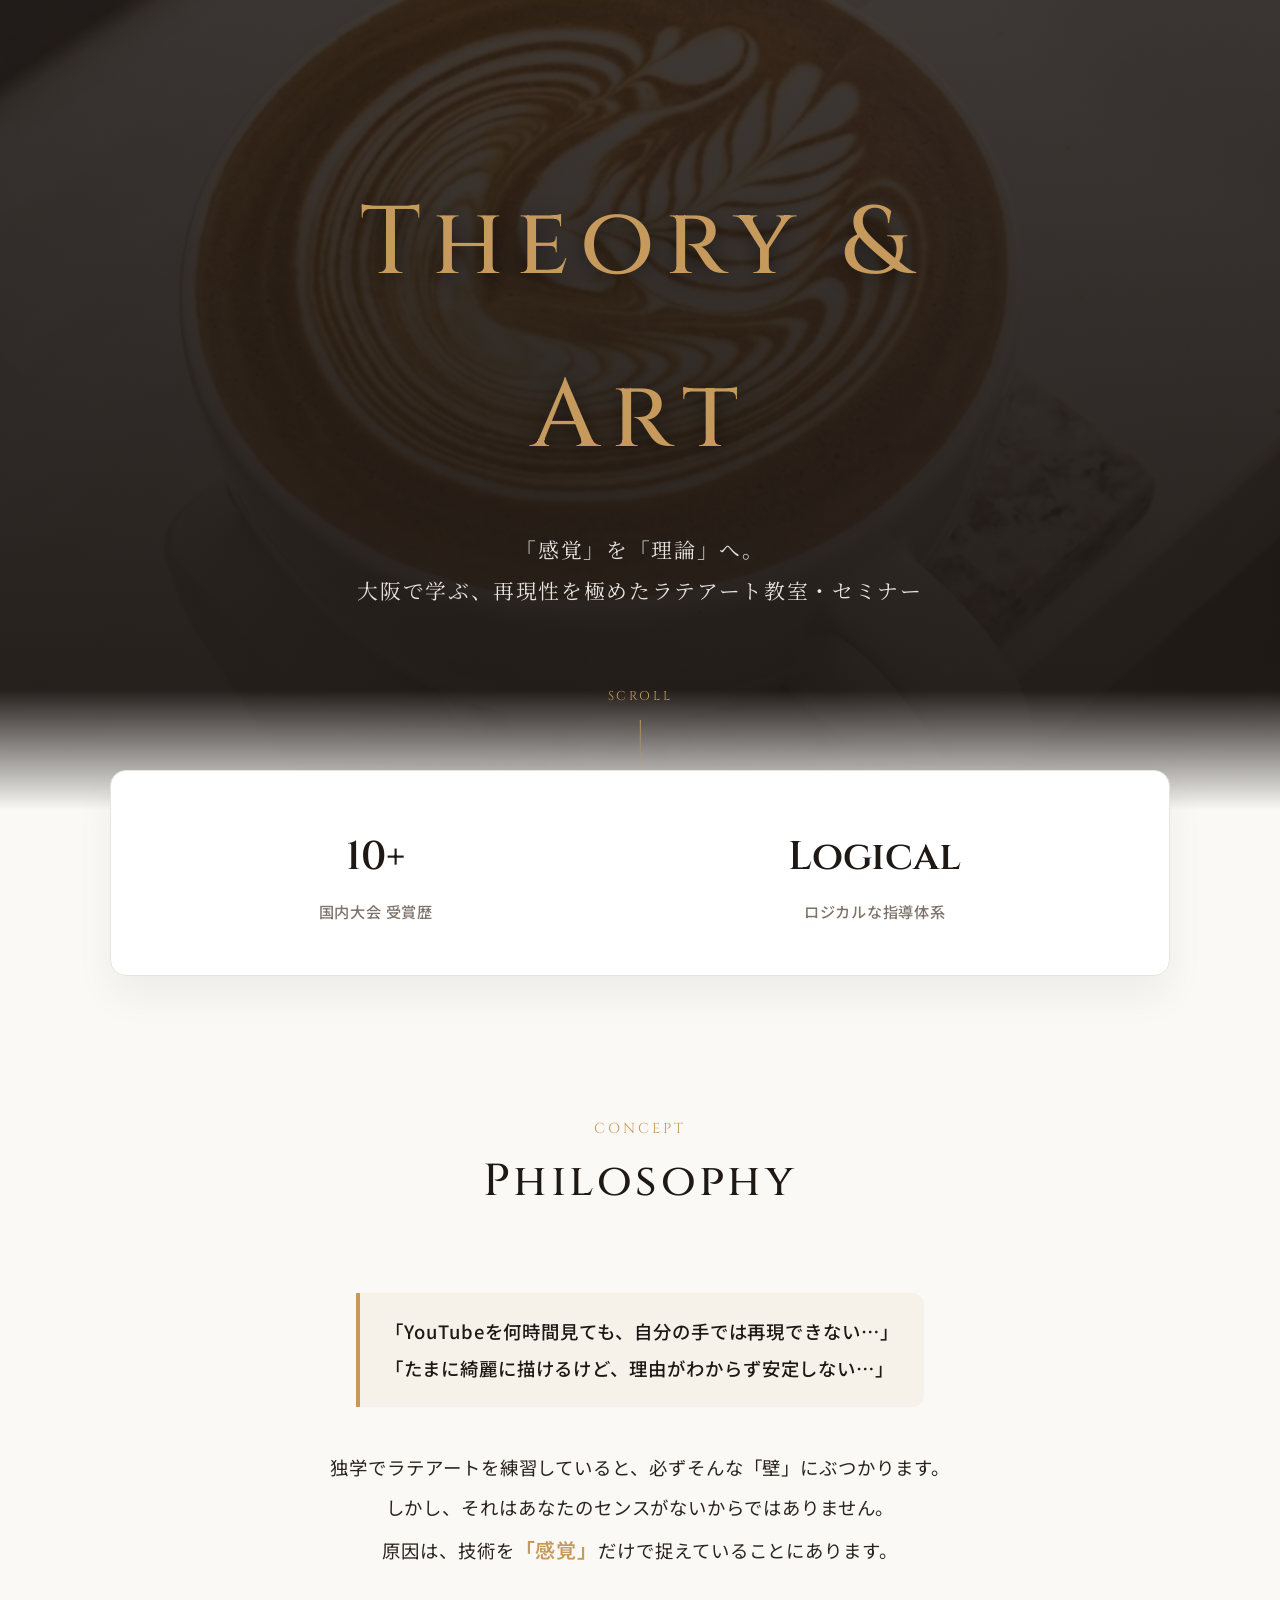
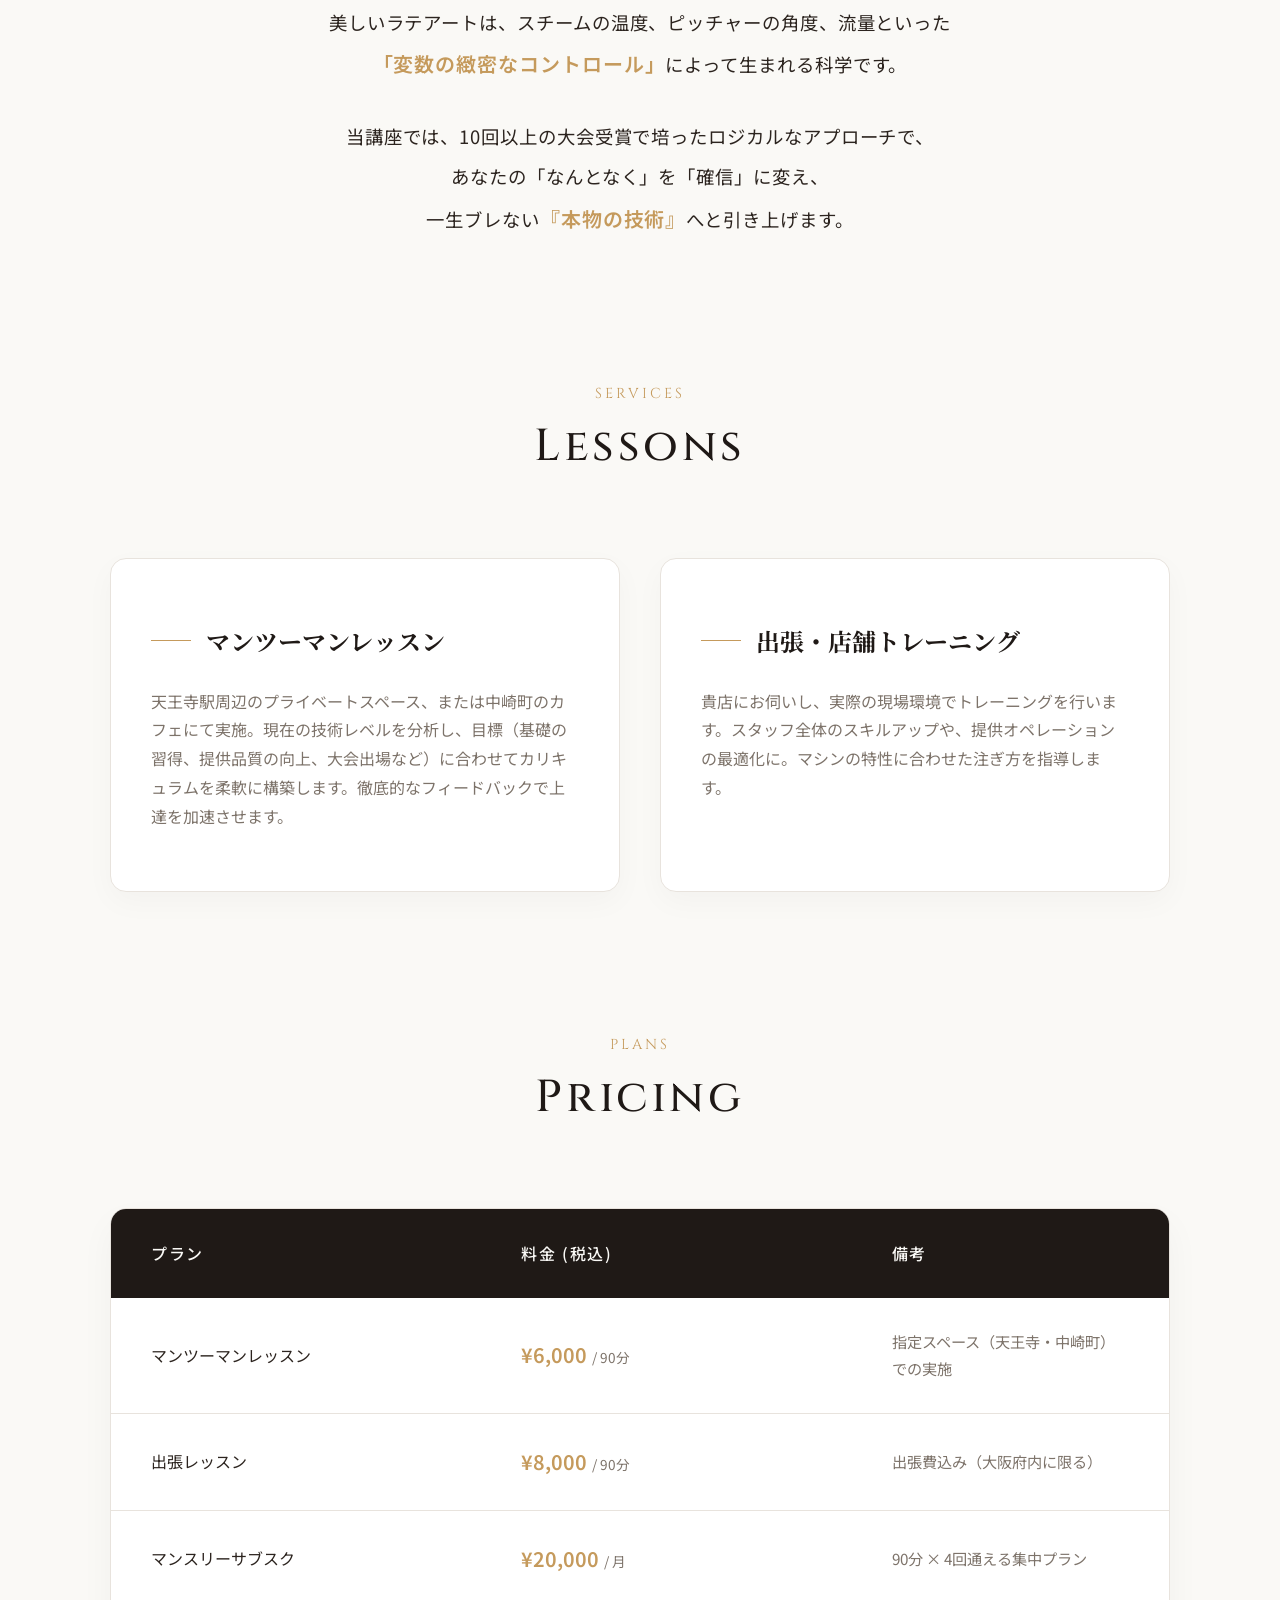
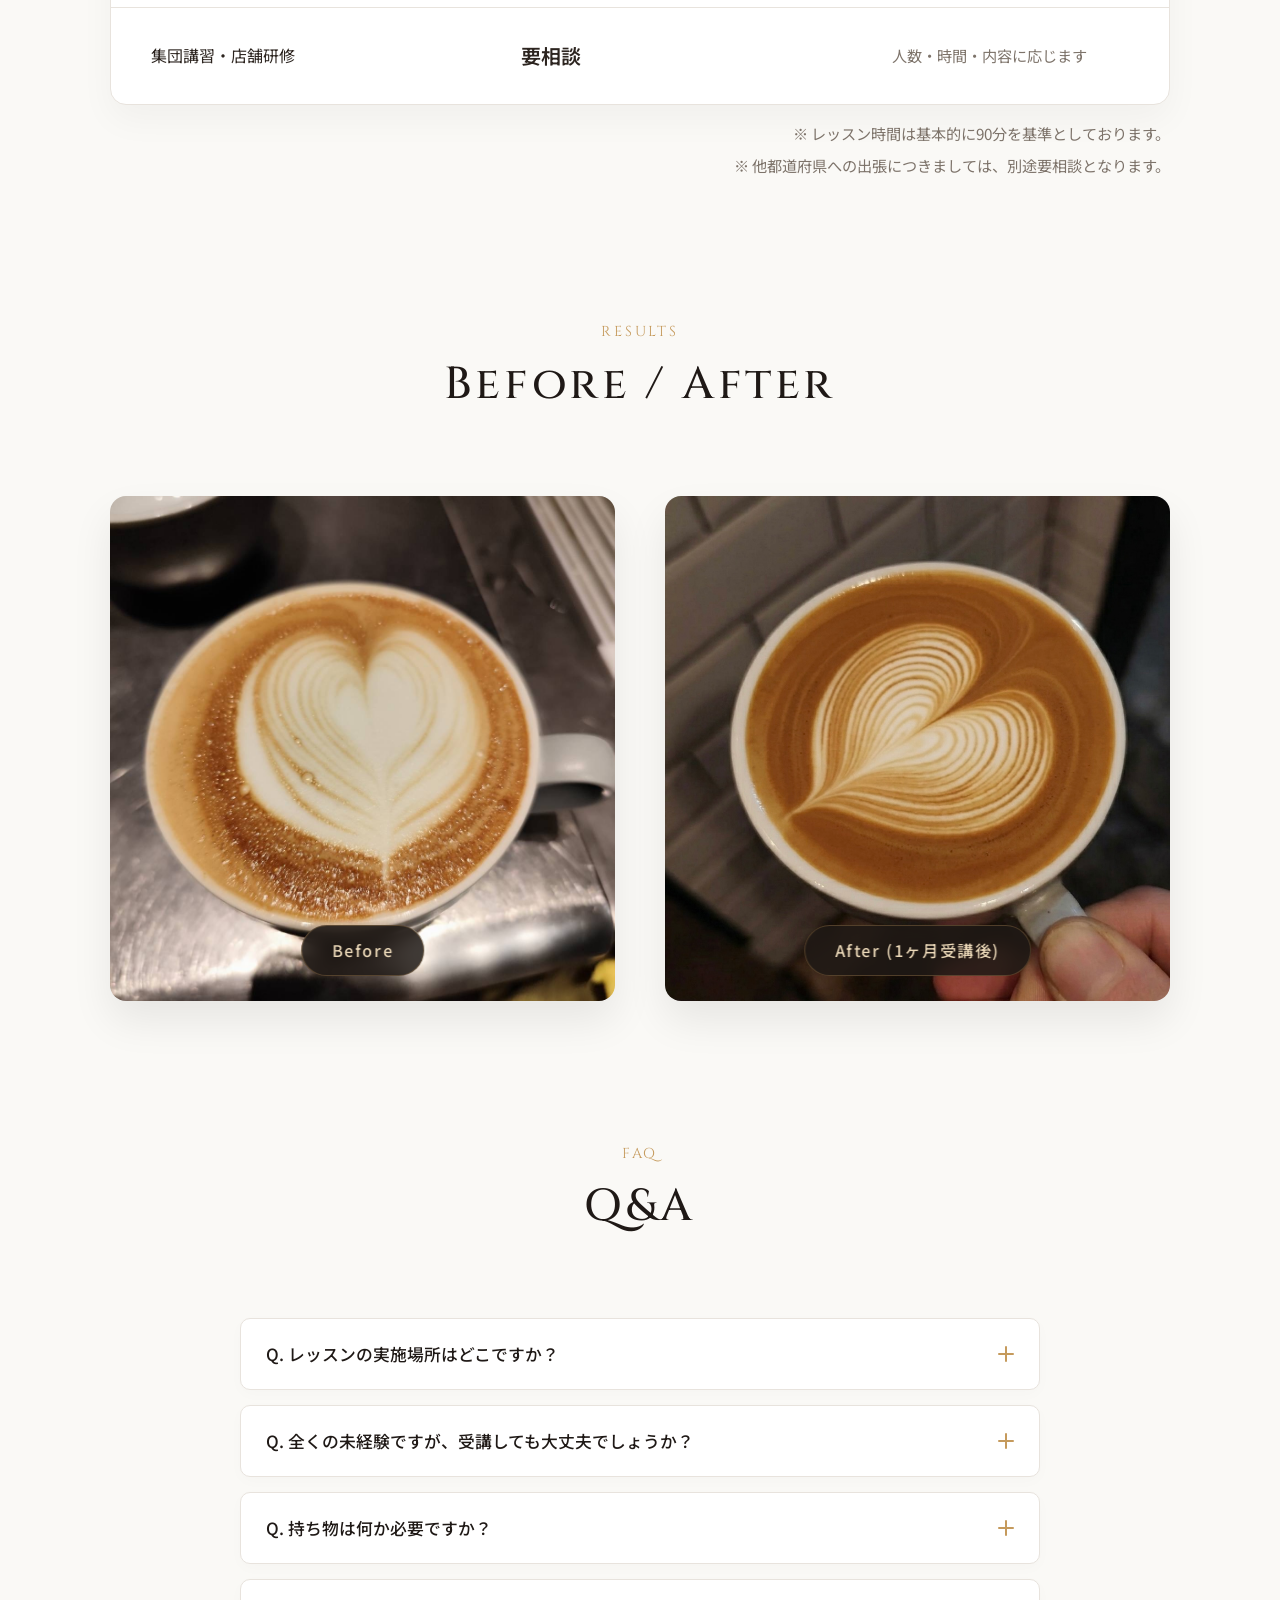
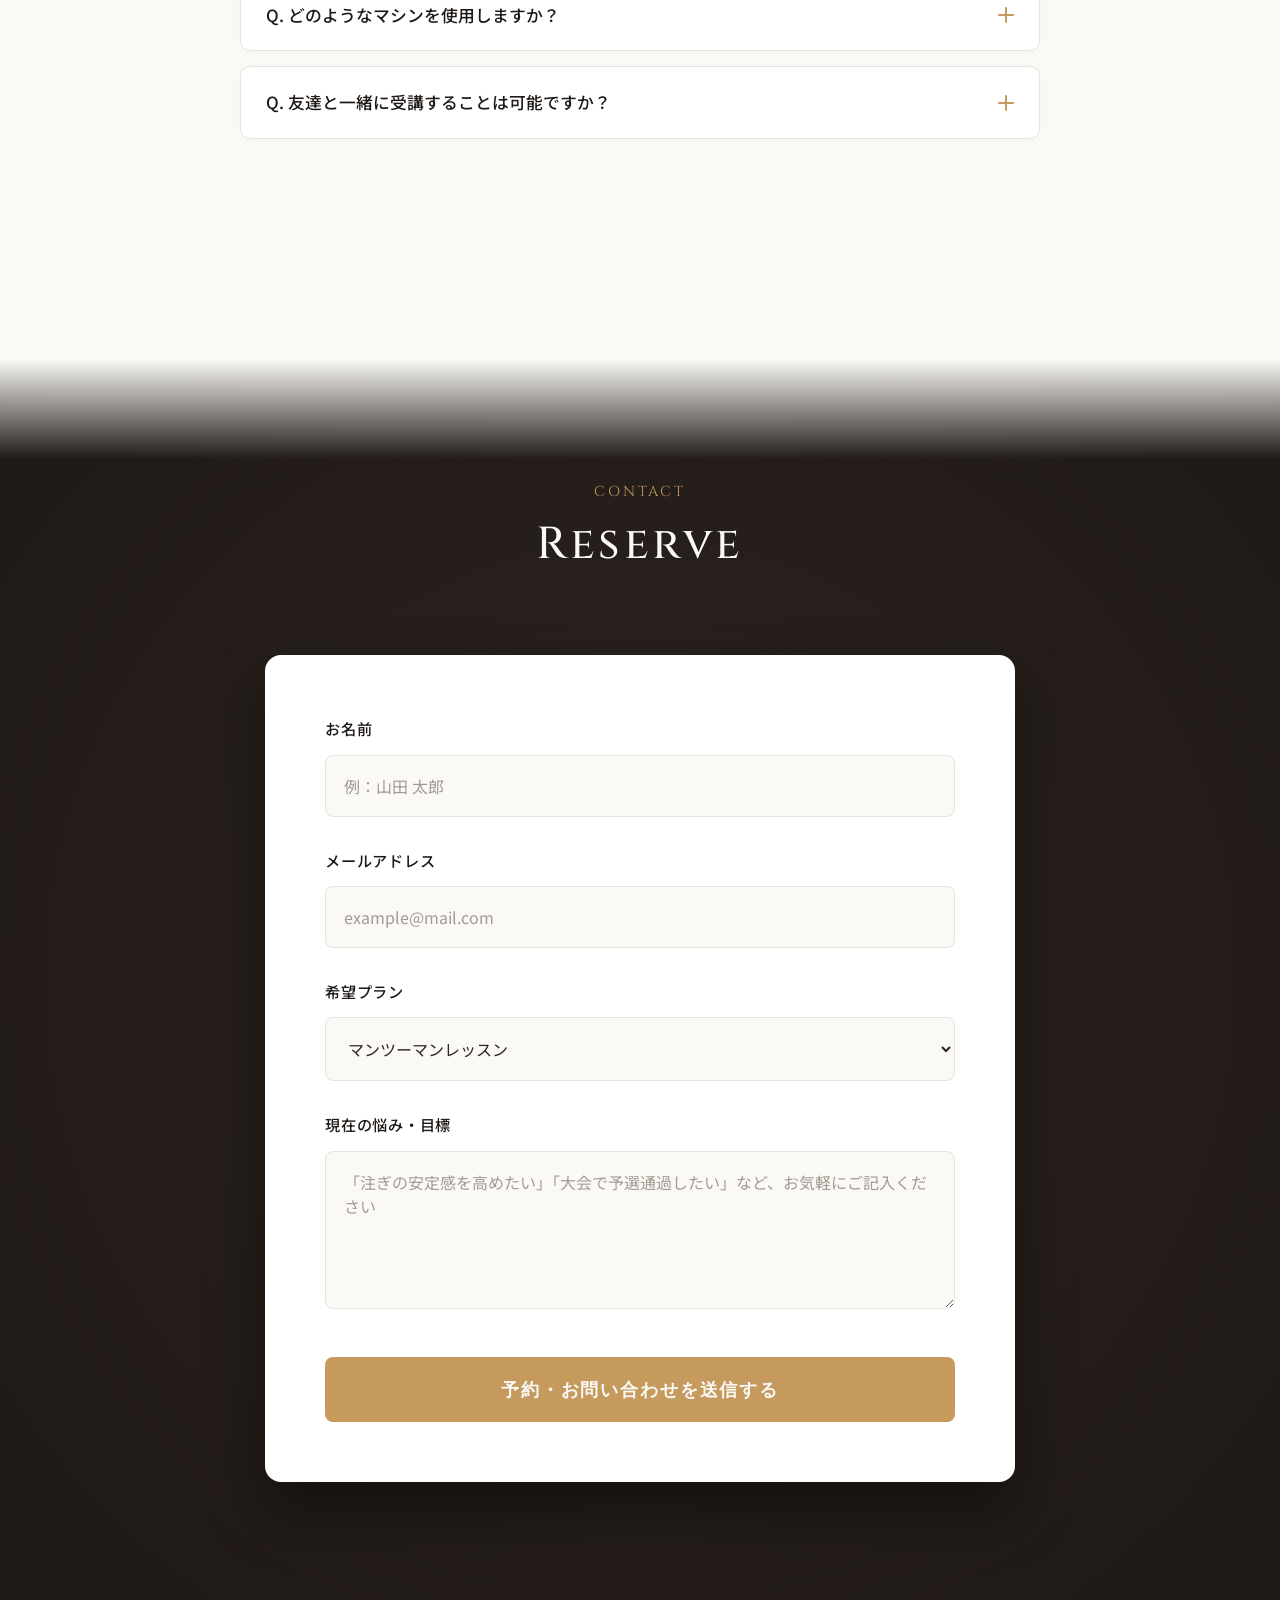
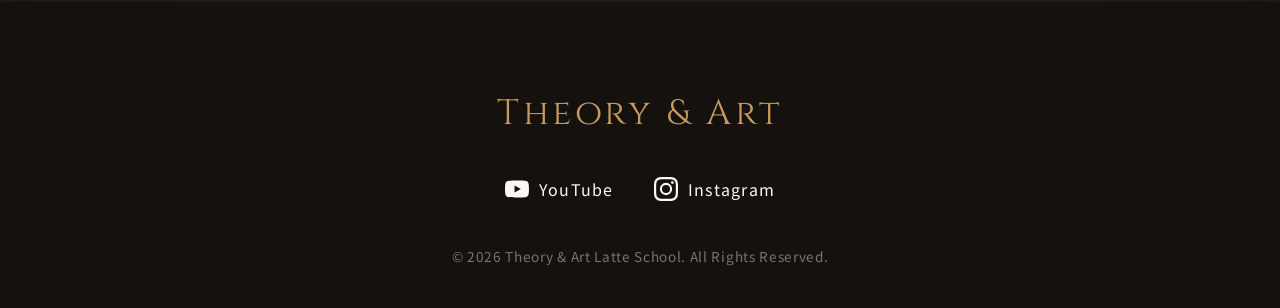
==== index.html @ b793ffd1 "ここに修正内容のメモ（例: デザインの調整、文言の修正など）" ====
<!DOCTYPE html>
<html lang="ja">

<head>
    <meta charset="UTF-8">
    <meta name="viewport" content="width=device-width, initial-scale=1.0">
    <meta name="description"
        content="大阪でラテアート教室・セミナーをお探しなら「Theory & Art」へ。独学の限界を突破する、感覚に頼らないロジカルなラテアート専門講座。マンツーマンレッスンや出張トレーニングで一生ブレない本物の技術を伝授します。">
    <meta name="keywords" content="大阪, ラテアート教室, ラテアートセミナー, マンツーマン, ラテアート">
    <title>大阪のラテアート教室・セミナー | Theory & Art - 再現性を極めた専門講座</title>
    <!-- プレミアム感を演出するためのフォント -->
    <link rel="preconnect" href="https://fonts.googleapis.com">
    <link rel="preconnect" href="https://fonts.gstatic.com" crossorigin>
    <link
        href="https://fonts.googleapis.com/css2?family=Cinzel:wght@400;500;600&family=Noto+Sans+JP:wght@300;400;500&family=Noto+Serif+JP:wght@400;500;600&display=swap"
        rel="stylesheet">
    <style>
        :root {
            /* カラーパレット */
            --primary: #1F1916;
            /* ディープエスプレッソ */
            --secondary: #2C241F;
            /* 少し明るいコーヒー */
            --accent: #C59A5C;
            /* ラテ・ゴールド */
            --accent-hover: #D8B17A;
            --accent-light: #EBD8B8;
            --bg-main: #FAF9F6;
            /* クリーンなクリーム色 */
            --bg-card: #FFFFFF;
            --text-dark: #2C241F;
            --text-light: #FAF9F6;
            --text-gray: #7D736A;
            --border: #E8E3DD;
        }

        * {
            margin: 0;
            padding: 0;
            box-sizing: border-box;
        }

        body {
            font-family: 'Noto Sans JP', sans-serif;
            background-color: var(--bg-main);
            color: var(--text-dark);
            line-height: 1.8;
            -webkit-font-smoothing: antialiased;
        }

        /* 見出し用のフォント設定 */
        h1,
        h2,
        h3,
        h4,
        .serif {
            font-family: 'Noto Serif JP', serif;
        }

        .cinzel {
            font-family: 'Cinzel', serif;
        }

        /* --- スクロールアニメーション用クラス --- */
        .fade-up {
            opacity: 0;
            transform: translateY(30px);
            transition: opacity 0.8s cubic-bezier(0.2, 0.8, 0.2, 1), transform 0.8s cubic-bezier(0.2, 0.8, 0.2, 1);
        }

        .fade-up.visible {
            opacity: 1;
            transform: translateY(0);
        }

        .delay-1 {
            transition-delay: 0.1s;
        }

        .delay-2 {
            transition-delay: 0.3s;
        }

        /* --- ヒーローセクション --- */
        header {
            position: relative;
            /* ダークなシネマティック画像とグラデーションのオーバーレイ */
            background: linear-gradient(rgba(31, 25, 22, 0.85), rgba(31, 25, 22, 0.98)),
                url('./images/pagetop.PNG') 35% 65% / cover;
            color: var(--text-light);
            min-height: 90vh;
            display: flex;
            flex-direction: column;
            justify-content: center;
            align-items: center;
            text-align: center;
            padding: 0 20px;
        }

        header::after {
            content: '';
            position: absolute;
            bottom: 0;
            left: 0;
            width: 100%;
            height: 120px;
            background: linear-gradient(to bottom, transparent, var(--bg-main));
        }

        .hero-content {
            position: relative;
            z-index: 2;
            max-width: 800px;
            animation: fadeInDown 1.2s cubic-bezier(0.2, 0.8, 0.2, 1) forwards;
        }

        @keyframes fadeInDown {
            from {
                opacity: 0;
                transform: translateY(-30px);
            }

            to {
                opacity: 1;
                transform: translateY(0);
            }
        }

        .hero-title {
            font-size: clamp(3rem, 8vw, 6rem);
            letter-spacing: 0.12em;
            margin-bottom: 25px;
            color: var(--accent);
            text-shadow: 0 4px 20px rgba(0, 0, 0, 0.5);
            font-weight: 500;
        }

        .hero-subtitle {
            font-size: clamp(1rem, 3vw, 1.3rem);
            font-weight: 400;
            letter-spacing: 0.08em;
            margin-bottom: 40px;
            color: rgba(250, 249, 246, 0.9);
            line-height: 2;
        }

        .scroll-indicator {
            position: absolute;
            bottom: 40px;
            left: 50%;
            transform: translateX(-50%);
            z-index: 2;
            animation: bounce 2s infinite, fadeIn 2s forwards 1s;
            opacity: 0;
            color: var(--accent);
            font-size: 0.8rem;
            letter-spacing: 0.2em;
            display: flex;
            flex-direction: column;
            align-items: center;
            gap: 12px;
        }

        .scroll-indicator::after {
            content: '';
            width: 1px;
            height: 50px;
            background: linear-gradient(to bottom, var(--accent), transparent);
        }

        @keyframes bounce {

            0%,
            20%,
            50%,
            80%,
            100% {
                transform: translateY(0) translateX(-50%);
            }

            40% {
                transform: translateY(-15px) translateX(-50%);
            }

            60% {
                transform: translateY(-7px) translateX(-50%);
            }
        }

        @keyframes fadeIn {
            to {
                opacity: 1;
            }
        }

        /* --- 共通レイアウト --- */
        .container {
            max-width: 1100px;
            margin: 0 auto;
            padding: 80px 20px;
        }

        section {
            margin-bottom: 140px;
        }

        .section-header {
            text-align: center;
            margin-bottom: 70px;
        }

        .section-title {
            font-size: 2.8rem;
            color: var(--primary);
            margin-bottom: 15px;
            letter-spacing: 0.08em;
            font-weight: 500;
        }

        .section-subtitle {
            font-size: 0.9rem;
            color: var(--accent);
            letter-spacing: 0.2em;
            text-transform: uppercase;
            font-family: 'Cinzel', serif;
        }

        /* --- 実績セクション --- */
        .hero-stats {
            display: flex;
            justify-content: space-around;
            background: var(--bg-card);
            padding: 50px 30px;
            border-radius: 16px;
            box-shadow: 0 20px 40px rgba(31, 25, 22, 0.05);
            text-align: center;
            margin-top: -120px;
            position: relative;
            z-index: 10;
            border: 1px solid var(--border);
        }

        .stat-item h3 {
            font-size: 2.5rem;
            color: var(--primary);
            margin-bottom: 5px;
            font-weight: 600;
        }

        .stat-item p {
            color: var(--text-gray);
            font-size: 0.95rem;
            font-weight: 500;
            letter-spacing: 0.05em;
        }

        /* --- コンセプト --- */
        .concept-text {
            text-align: center;
            max-width: 760px;
            margin: 0 auto;
            font-size: 1.15rem;
            color: var(--text-dark);
            line-height: 2.2;
        }

        .concept-text p {
            margin-bottom: 30px;
            letter-spacing: 0.05em;
        }

        .pain-point {
            font-weight: 500;
            color: var(--primary);
            background: rgba(197, 154, 92, 0.08);
            border-left: 4px solid var(--accent);
            padding: 20px 25px;
            border-radius: 0 12px 12px 0;
            text-align: left;
            display: inline-block;
            margin-bottom: 40px !important;
            line-height: 2;
        }

        .highlight {
            color: var(--accent);
            font-weight: 600;
            font-size: 1.25rem;
        }

        /* --- サービスカード --- */
        .service-grid {
            display: grid;
            grid-template-columns: repeat(auto-fit, minmax(320px, 1fr));
            gap: 40px;
        }

        .service-card {
            background: var(--bg-card);
            padding: 60px 40px;
            border-radius: 16px;
            box-shadow: 0 10px 30px rgba(0, 0, 0, 0.03);
            border: 1px solid var(--border);
            transition: all 0.5s cubic-bezier(0.2, 0.8, 0.2, 1);
            position: relative;
            overflow: hidden;
        }

        .service-card::before {
            content: '';
            position: absolute;
            top: 0;
            left: 0;
            width: 100%;
            height: 4px;
            background: var(--accent);
            transform: scaleX(0);
            transform-origin: left;
            transition: transform 0.5s cubic-bezier(0.2, 0.8, 0.2, 1);
        }

        .service-card:hover {
            transform: translateY(-12px);
            box-shadow: 0 25px 50px rgba(31, 25, 22, 0.08);
        }

        .service-card:hover::before {
            transform: scaleX(1);
        }

        .service-card h3 {
            font-size: 1.5rem;
            margin-bottom: 25px;
            color: var(--primary);
            display: flex;
            align-items: center;
            gap: 15px;
        }

        .service-card h3::before {
            content: '';
            display: block;
            width: 40px;
            height: 1px;
            background: var(--accent);
        }

        .service-card p {
            color: var(--text-gray);
            font-size: 1rem;
        }

        /* --- 料金表 --- */
        .pricing-wrapper {
            background: var(--bg-card);
            border-radius: 16px;
            box-shadow: 0 15px 35px rgba(0, 0, 0, 0.04);
            border: 1px solid var(--border);
            overflow: hidden;
        }

        .price-table {
            width: 100%;
            border-collapse: collapse;
        }

        .price-table th,
        .price-table td {
            padding: 30px 40px;
            text-align: left;
            border-bottom: 1px solid var(--border);
        }

        .price-table tr:last-child th,
        .price-table tr:last-child td {
            border-bottom: none;
        }

        .price-table th {
            background-color: var(--primary);
            color: var(--text-light);
            font-weight: 500;
            letter-spacing: 0.1em;
            width: 35%;
        }

        .price-table td:nth-child(2) {
            color: var(--accent);
            font-weight: 600;
            font-size: 1.25rem;
            width: 30%;
        }

        .price-table td:nth-child(3) {
            color: var(--text-gray);
            font-size: 0.95rem;
        }

        .price-table tr {
            transition: background 0.3s;
        }

        .price-table tbody tr:hover {
            background-color: rgba(232, 227, 221, 0.3);
        }

        /* --- Before/After --- */
        .before-after {
            display: grid;
            grid-template-columns: repeat(auto-fit, minmax(300px, 1fr));
            gap: 50px;
            align-items: center;
        }

        .ba-item {
            position: relative;
            border-radius: 16px;
            overflow: hidden;
            box-shadow: 0 20px 40px rgba(0, 0, 0, 0.08);
        }

        .ba-item img {
            width: 100%;
            aspect-ratio: 1/1;
            object-fit: cover;
            display: block;
            transition: transform 0.8s cubic-bezier(0.2, 0.8, 0.2, 1);
        }

        .ba-item:hover img {
            transform: scale(1.08);
        }

        .ba-label {
            position: absolute;
            bottom: 25px;
            left: 50%;
            transform: translateX(-50%);
            background: rgba(31, 25, 22, 0.85);
            color: var(--accent-light);
            padding: 10px 30px;
            border-radius: 40px;
            font-weight: 500;
            letter-spacing: 0.1em;
            backdrop-filter: blur(8px);
            white-space: nowrap;
            border: 1px solid rgba(197, 154, 92, 0.3);
        }

        /* --- 予約フォーム --- */
        .booking-section {
            background: var(--primary);
            background-image: radial-gradient(circle at center, #2C241F 0%, #1F1916 100%);
            color: var(--text-light);
            padding: 120px 20px;
            margin-bottom: 0;
            position: relative;
        }

        .booking-section::before {
            content: '';
            position: absolute;
            top: 0;
            left: 0;
            width: 100%;
            height: 100px;
            background: linear-gradient(to bottom, var(--bg-main), transparent);
        }

        .booking-section .section-title {
            color: var(--text-light);
        }

        .booking-section .section-subtitle {
            color: var(--accent);
        }

        .booking-wrapper {
            max-width: 750px;
            margin: 0 auto;
        }

        .booking-form {
            background: var(--bg-card);
            padding: 60px;
            border-radius: 16px;
            box-shadow: 0 30px 60px rgba(0, 0, 0, 0.4);
            color: var(--text-dark);
            position: relative;
            z-index: 2;
        }

        .form-group {
            margin-bottom: 30px;
        }

        label {
            display: block;
            margin-bottom: 12px;
            font-weight: 500;
            color: var(--primary);
            font-size: 0.95rem;
            letter-spacing: 0.05em;
        }

        input,
        select,
        textarea {
            width: 100%;
            padding: 18px;
            border: 1px solid var(--border);
            border-radius: 8px;
            box-sizing: border-box;
            font-size: 1rem;
            font-family: inherit;
            background-color: var(--bg-main);
            transition: all 0.3s;
            color: var(--text-dark);
        }

        input::placeholder,
        textarea::placeholder {
            color: #A39B92;
        }

        input:focus,
        select:focus,
        textarea:focus {
            outline: none;
            border-color: var(--accent);
            box-shadow: 0 0 0 4px rgba(197, 154, 92, 0.15);
            background-color: #FFF;
        }

        .submit-btn {
            background-color: var(--accent);
            color: var(--text-light);
            padding: 20px;
            border: none;
            border-radius: 8px;
            cursor: pointer;
            font-size: 1.15rem;
            font-weight: 600;
            width: 100%;
            transition: all 0.4s cubic-bezier(0.2, 0.8, 0.2, 1);
            letter-spacing: 0.1em;
            margin-top: 10px;
        }

        .submit-btn:hover {
            background-color: var(--accent-hover);
            transform: translateY(-3px);
            box-shadow: 0 10px 25px rgba(197, 154, 92, 0.35);
        }

        /* --- フッター --- */
        footer {
            background: #15110E;
            color: var(--text-gray);
            text-align: center;
            padding: 80px 20px 40px;
        }

        .footer-logo {
            font-size: 2.2rem;
            color: var(--accent);
            margin-bottom: 30px;
            letter-spacing: 0.1em;
        }

        .sns-links {
            margin-bottom: 40px;
            display: flex;
            justify-content: center;
            gap: 40px;
        }

        .sns-links a {
            color: var(--text-light);
            text-decoration: none;
            font-size: 1rem;
            letter-spacing: 0.08em;
            transition: color 0.3s;
            display: flex;
            align-items: center;
            gap: 10px;
        }

        .sns-links a:hover {
            color: var(--accent);
        }

        footer p {
            font-size: 0.85rem;
            letter-spacing: 0.05em;
        }

        .price-notes {
            text-align: right;
            margin-top: 15px;
            font-size: 0.95rem;
            color: var(--text-gray);
        }

        .price-notes p {
            margin-bottom: 5px;
        }

        /* --- FAQ --- */
        .faq-container {
            max-width: 800px;
            margin: 0 auto;
            display: flex;
            flex-direction: column;
            gap: 15px;
        }

        .faq-item {
            background: var(--bg-card);
            border: 1px solid var(--border);
            border-radius: 10px;
            overflow: hidden;
            box-shadow: 0 4px 15px rgba(0, 0, 0, 0.02);
        }

        .faq-question {
            padding: 20px 25px;
            cursor: pointer;
            display: flex;
            justify-content: space-between;
            align-items: center;
            font-weight: 500;
            color: var(--primary);
            transition: background 0.3s;
        }

        .faq-question:hover {
            background: rgba(197, 154, 92, 0.05);
        }

        .faq-question span {
            font-size: 1.05rem;
            padding-right: 20px;
        }

        .faq-question .icon {
            position: relative;
            width: 16px;
            height: 16px;
            flex-shrink: 0;
        }

        .faq-question .icon::before,
        .faq-question .icon::after {
            content: '';
            position: absolute;
            background: var(--accent);
            border-radius: 2px;
            transition: transform 0.3s ease;
        }

        .faq-question .icon::before {
            top: 7px;
            left: 0;
            width: 16px;
            height: 2px;
        }

        .faq-question .icon::after {
            top: 0;
            left: 7px;
            width: 2px;
            height: 16px;
        }

        .faq-item.active .faq-question .icon::after {
            transform: rotate(90deg);
        }

        .faq-answer {
            max-height: 0;
            overflow: hidden;
            transition: max-height 0.4s ease, opacity 0.4s ease;
            background: var(--bg-main);
            opacity: 0;
        }

        .faq-item.active .faq-answer {
            max-height: 300px;
            opacity: 1;
            border-top: 1px dashed var(--border);
        }

        .faq-answer p {
            color: var(--text-gray);
            font-size: 0.95rem;
            margin: 0;
            line-height: 1.8;
            padding: 20px 25px;
        }

        /* --- レスポンシブ --- */
        @media (max-width: 768px) {
            .br-pc {
                display: none;
            }

            .concept-text {
                text-align: left;
            }

            .hero-title {
                font-size: clamp(2rem, 11vw, 2.8rem);
                white-space: nowrap;
            }

            .hero-stats {
                flex-direction: column;
                gap: 40px;
                padding: 40px 20px;
                margin-top: -60px;
            }

            .stat-item h3 {
                font-size: 2.2rem;
            }

            .service-card h3 {
                font-size: 1.25rem;
            }

            .service-card h3::before {
                width: 25px;
                margin-right: 10px;
            }

            .price-notes {
                text-align: left;
                padding-left: 1em;
                text-indent: -1em;
            }

            .price-table th,
            .price-table td {
                padding: 20px 15px;
                display: block;
                width: 100%;
            }

            .price-table tr {
                display: block;
                margin-bottom: 20px;
                border: 1px solid var(--border);
                border-radius: 8px;
            }

            .price-table th {
                border-bottom: 1px solid var(--border);
            }

            .booking-form {
                padding: 40px 25px;
            }

            .container {
                padding: 60px 20px;
            }

            section {
                margin-bottom: 100px;
            }
        }
    </style>
</head>

<body>

    <header>
        <div class="hero-content">
            <h1 class="hero-title cinzel">Theory & Art</h1>
            <p class="hero-subtitle serif">「感覚」を「理論」へ。<br class="br-pc">大阪で学ぶ、再現性を極めたラテアート教室・セミナー</p>
        </div>
        <div class="scroll-indicator cinzel">SCROLL</div>
    </header>

    <div class="container">
        <section id="achievement">
            <div class="hero-stats fade-up">
                <div class="stat-item">
                    <h3 class="cinzel">10+</h3>
                    <p>国内大会 受賞歴</p>
                </div>
                <div class="stat-item">
                    <h3 class="cinzel">Logical</h3>
                    <p>ロジカルな指導体系</p>
                </div>
            </div>
        </section>

        <section id="concept" class="fade-up delay-1">
            <div class="section-header">
                <p class="section-subtitle">Concept</p>
                <h2 class="section-title cinzel">Philosophy</h2>
            </div>
            <div class="concept-text">
                <p class="pain-point">
                    「YouTubeを何時間見ても、自分の手では再現できない…」<br>
                    「たまに綺麗に描けるけど、理由がわからず安定しない…」
                </p>
                <p>独学でラテアートを練習していると、必ずそんな「壁」にぶつかります。<br class="br-pc">しかし、それはあなたのセンスがないからではありません。<br
                        class="br-pc">原因は、技術を<span class="highlight">「感覚」</span>だけで捉えていることにあります。</p>

                <p>美しいラテアートは、スチームの温度、ピッチャーの角度、流量といった<br class="br-pc"><span
                        class="highlight">「変数の緻密なコントロール」</span>によって生まれる科学です。</p>

                <p>当講座では、10回以上の大会受賞で培ったロジカルなアプローチで、<br class="br-pc">あなたの「なんとなく」を「確信」に変え、<br class="br-pc">一生ブレない<span
                        class="highlight">『本物の技術』</span>へと引き上げます。</p>
            </div>
        </section>

        <section id="services" class="fade-up">
            <div class="section-header">
                <p class="section-subtitle">Services</p>
                <h2 class="section-title cinzel">Lessons</h2>
            </div>
            <div class="service-grid">
                <div class="service-card">
                    <h3 class="serif">マンツーマンレッスン</h3>
                    <p>天王寺駅周辺のプライベートスペース、または中崎町のカフェにて実施。現在の技術レベルを分析し、目標（基礎の習得、提供品質の向上、大会出場など）に合わせてカリキュラムを柔軟に構築します。徹底的なフィードバックで上達を加速させます。
                    </p>
                </div>
                <div class="service-card delay-1">
                    <h3 class="serif">出張・店舗トレーニング</h3>
                    <p>貴店にお伺いし、実際の現場環境でトレーニングを行います。スタッフ全体のスキルアップや、提供オペレーションの最適化に。マシンの特性に合わせた注ぎ方を指導します。</p>
                </div>
            </div>
        </section>

        <section id="pricing" class="fade-up">
            <div class="section-header">
                <p class="section-subtitle">Plans</p>
                <h2 class="section-title cinzel">Pricing</h2>
            </div>
            <div class="pricing-wrapper">
                <table class="price-table">
                    <thead>
                        <tr>
                            <th>プラン</th>
                            <th>料金 (税込)</th>
                            <th>備考</th>
                        </tr>
                    </thead>
                    <tbody>
                        <tr>
                            <td>マンツーマンレッスン</td>
                            <td style="white-space: nowrap;">¥6,000 <span
                                    style="font-size: 0.85rem; font-weight: normal; color: var(--text-gray);">/
                                    90分</span></td>
                            <td>指定スペース（天王寺・中崎町）での実施</td>
                        </tr>
                        <tr>
                            <td>出張レッスン</td>
                            <td style="white-space: nowrap;">¥8,000 <span
                                    style="font-size: 0.85rem; font-weight: normal; color: var(--text-gray);">/
                                    90分</span></td>
                            <td>出張費込み（大阪府内に限る）</td>
                        </tr>
                        <tr>
                            <td>マンスリーサブスク</td>
                            <td style="white-space: nowrap;">¥20,000 <span
                                    style="font-size: 0.85rem; font-weight: normal; color: var(--text-gray);">/ 月</span>
                            </td>
                            <td>90分 × 4回通える集中プラン</td>
                        </tr>
                        <tr>
                            <td>集団講習・店舗研修</td>
                            <td style="color: var(--text-dark);">要相談</td>
                            <td>人数・時間・内容に応じます</td>
                        </tr>
                    </tbody>
                </table>
            </div>
            <div class="price-notes">
                <p>※ レッスン時間は基本的に90分を基準としております。</p>
                <p>※ 他都道府県への出張につきましては、別途要相談となります。</p>
            </div>
        </section>

        <section id="voice" class="fade-up">
            <div class="section-header">
                <p class="section-subtitle">Results</p>
                <h2 class="section-title cinzel">Before / After</h2>
            </div>
            <div class="before-after">
                <div class="ba-item">
                    <img src="./images/bf_before_1.JPG" alt="受講前">
                    <p class="ba-label">Before</p>
                </div>
                <div class="ba-item delay-1">
                    <img src="./images/bf_after_1.jpg" alt="受講後">
                    <p class="ba-label">After (1ヶ月受講後)</p>
                </div>
            </div>
        </section>

        <section id="faq" class="fade-up">
            <div class="section-header">
                <p class="section-subtitle">FAQ</p>
                <h2 class="section-title cinzel">Q&A</h2>
            </div>
            <div class="faq-container">
                <div class="faq-item">
                    <div class="faq-question">
                        <span>Q. レッスンの実施場所はどこですか？</span>
                        <div class="icon"></div>
                    </div>
                    <div class="faq-answer">
                        <p>A.
                            レッスンは以下の2箇所からお選びいただけます。<br>・天王寺駅周辺のプライベートスペース（徒歩3分圏内）<br>・中崎町のカフェ<br>※各スペースの詳細な場所につきましては、ご予約確定後にお伝えいたします。
                        </p>
                    </div>
                </div>
                <div class="faq-item">
                    <div class="faq-question">
                        <span>Q. 全くの未経験ですが、受講しても大丈夫でしょうか？</span>
                        <div class="icon"></div>
                    </div>
                    <div class="faq-answer">
                        <p>A. もちろん大丈夫です。未経験の方にはマシンの触り方やミルクのスチームの基礎から丁寧にお伝えします。むしろ変な癖がついていない分、上達が早い方も多いです。</p>
                    </div>
                </div>
                <div class="faq-item">
                    <div class="faq-question">
                        <span>Q. 持ち物は何か必要ですか？</span>
                        <div class="icon"></div>
                    </div>
                    <div class="faq-answer">
                        <p>A. 基本的に必要な道具（ピッチャー、カップ等）はすべてこちらでご用意しております。もし普段お使いで慣れているピッチャーがあれば、ぜひご持参ください。</p>
                    </div>
                </div>
                <div class="faq-item">
                    <div class="faq-question">
                        <span>Q. どのようなマシンを使用しますか？</span>
                        <div class="icon"></div>
                    </div>
                    <div class="faq-answer">
                        <p>A. 各スペース（天王寺・中崎町）では業務用エスプレッソマシンを使用します。出張レッスンの場合は、店舗様がお使いのマシンのスチーム圧などの特性に合わせて注ぎ方やスチームを指導いたします。
                        </p>
                    </div>
                </div>
                <div class="faq-item">
                    <div class="faq-question">
                        <span>Q. 友達と一緒に受講することは可能ですか？</span>
                        <div class="icon"></div>
                    </div>
                    <div class="faq-answer">
                        <p>A. はい、ペアでの受講も大歓迎です！ペア割などもございますので、お申し込み時の「現在の悩み・目標」欄にてその旨をお伝えください。</p>
                    </div>
                </div>
            </div>
        </section>
    </div>

    <section id="booking" class="booking-section">
        <div class="container fade-up" style="padding-top: 0; padding-bottom: 0;">
            <div class="section-header">
                <p class="section-subtitle">Contact</p>
                <h2 class="section-title cinzel">Reserve</h2>
            </div>
            <div class="booking-wrapper">
                <div class="booking-form">
                    <form action="https://api.web3forms.com/submit" method="POST">
                        <input type="hidden" name="access_key" value="46906018-a220-4965-a0e1-a28a843ea4b1">
                        <div class="form-group">
                            <label for="name">お名前</label>
                            <input type="text" id="name" name="name" placeholder="例：山田 太郎" required>
                        </div>
                        <div class="form-group">
                            <label for="email">メールアドレス</label>
                            <input type="email" id="email" name="email" placeholder="example@mail.com" required>
                        </div>
                        <div class="form-group">
                            <label for="plan">希望プラン</label>
                            <select id="plan" name="plan">
                                <option value="マンツーマンレッスン">マンツーマンレッスン</option>
                                <option value="出張レッスン">出張レッスン</option>
                                <option value="サブスクリプション">サブスクリプション</option>
                                <option value="その他（集団・相談）">その他（集団・相談）</option>
                            </select>
                        </div>
                        <div class="form-group">
                            <label for="message">現在の悩み・目標</label>
                            <textarea id="message" name="message" rows="5"
                                placeholder="「注ぎの安定感を高めたい」「大会で予選通過したい」など、お気軽にご記入ください"></textarea>
                        </div>
                        <button type="submit" class="submit-btn">予約・お問い合わせを送信する</button>
                    </form>
                </div>
            </div>
        </div>
    </section>

    <footer>
        <div class="footer-logo cinzel">Theory & Art</div>
        <div class="sns-links">
            <a href="https://www.youtube.com/@onii_latteart" target="_blank">
                <svg width="24" height="24" viewBox="0 0 24 24" fill="currentColor">
                    <path
                        d="M23.498 6.186a3.016 3.016 0 0 0-2.122-2.136C19.505 3.545 12 3.545 12 3.545s-7.505 0-9.377.505A3.017 3.017 0 0 0 .502 6.186C0 8.07 0 12 0 12s0 3.93.502 5.814a3.016 3.016 0 0 0 2.122 2.136c1.871.505 9.376.505 9.376.505s7.505 0 9.377-.505a3.015 3.015 0 0 0 2.122-2.136C24 15.93 24 12 24 12s0-3.93-.502-5.814zM9.545 15.568V8.432L15.818 12l-6.273 3.568z" />
                </svg>
                YouTube
            </a>
            <a href="https://www.instagram.com/onii_latteart/" target="_blank">
                <svg width="24" height="24" viewBox="0 0 24 24" fill="currentColor">
                    <path
                        d="M12 2.163c3.204 0 3.584.012 4.85.07 3.252.148 4.771 1.691 4.919 4.919.058 1.265.069 1.645.069 4.849 0 3.205-.012 3.584-.069 4.849-.149 3.225-1.664 4.771-4.919 4.919-1.266.058-1.644.07-4.85.07-3.204 0-3.584-.012-4.849-.07-3.26-.149-4.771-1.699-4.919-4.92-.058-1.265-.07-1.644-.07-4.849 0-3.204.013-3.583.07-4.849.149-3.227 1.664-4.771 4.919-4.919 1.266-.057 1.645-.069 4.849-.069zM12 0C8.741 0 8.333.014 7.053.072 2.695.272.273 2.69.073 7.052.014 8.333 0 8.741 0 12c0 3.259.014 3.668.072 4.948.2 4.358 2.618 6.78 6.98 6.98C8.333 23.986 8.741 24 12 24c3.259 0 3.668-.014 4.948-.072 4.354-.2 6.782-2.618 6.979-6.98.059-1.28.073-1.689.073-4.948 0-3.259-.014-3.667-.072-4.947-.196-4.354-2.617-6.78-6.979-6.98C15.668.014 15.259 0 12 0zm0 5.838a6.162 6.162 0 100 12.324 6.162 6.162 0 000-12.324zM12 16a4 4 0 110-8 4 4 0 010 8zm6.406-11.845a1.44 1.44 0 100 2.881 1.44 1.44 0 000-2.881z" />
                </svg>
                Instagram
            </a>
        </div>
        <p>&copy; 2026 Theory & Art Latte School. All Rights Reserved.</p>
    </footer>

    <script>
        // スクロール時に要素をフェードインさせる
        document.addEventListener("DOMContentLoaded", () => {
            const observer = new IntersectionObserver((entries) => {
                entries.forEach(entry => {
                    if (entry.isIntersecting) {
                        entry.target.classList.add('visible');
                    }
                });
            }, {
                threshold: 0.1,
                rootMargin: "0px 0px -50px 0px"
            });

            const animatedElements = document.querySelectorAll('.fade-up');
            animatedElements.forEach(el => {
                observer.observe(el);
            });

            // FAQアコーディオン
            const faqQuestions = document.querySelectorAll('.faq-question');
            faqQuestions.forEach(question => {
                question.addEventListener('click', () => {
                    const item = question.parentNode;
                    // 他のアコーディオンを開いた時に閉じる場合は以下を有効化
                    // document.querySelectorAll('.faq-item').forEach(otherItem => {
                    //     if (otherItem !== item) otherItem.classList.remove('active');
                    // });
                    item.classList.toggle('active');
                });
            });
        });
    </script>
</body>

</html>
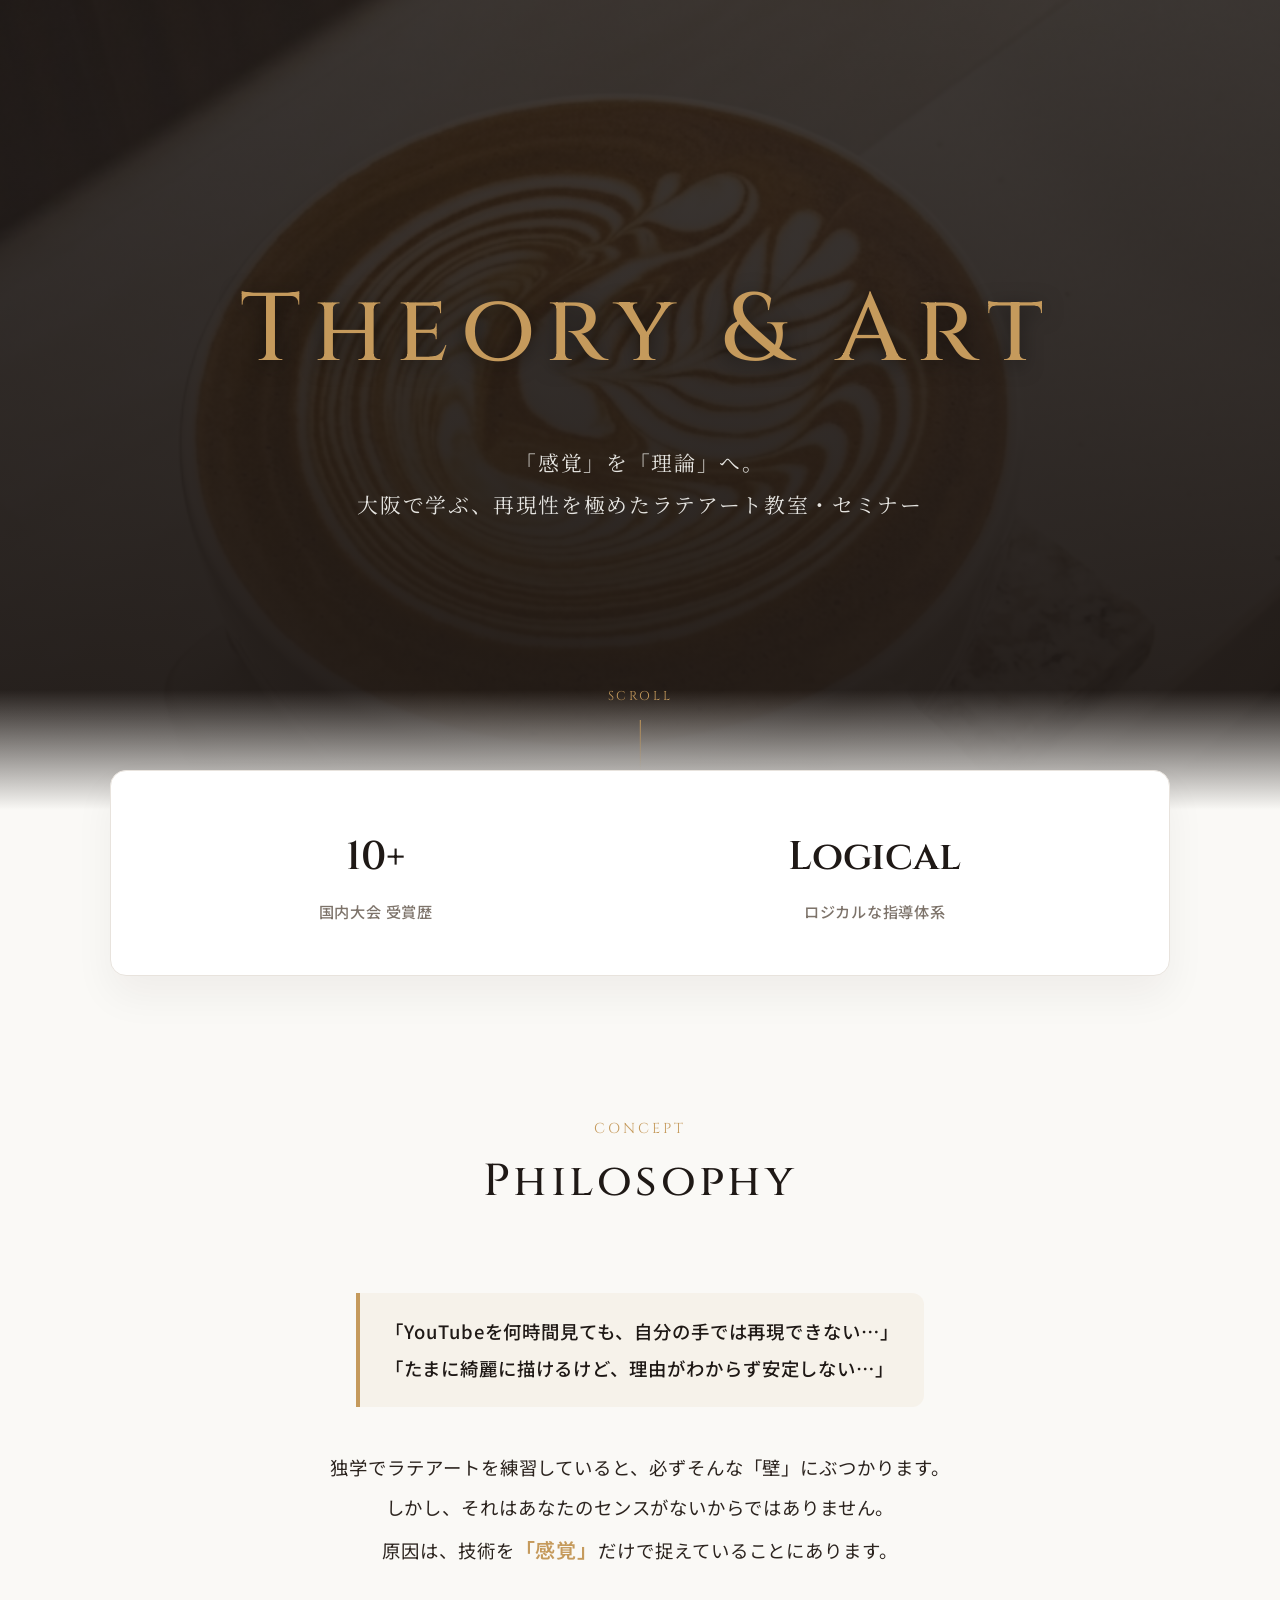
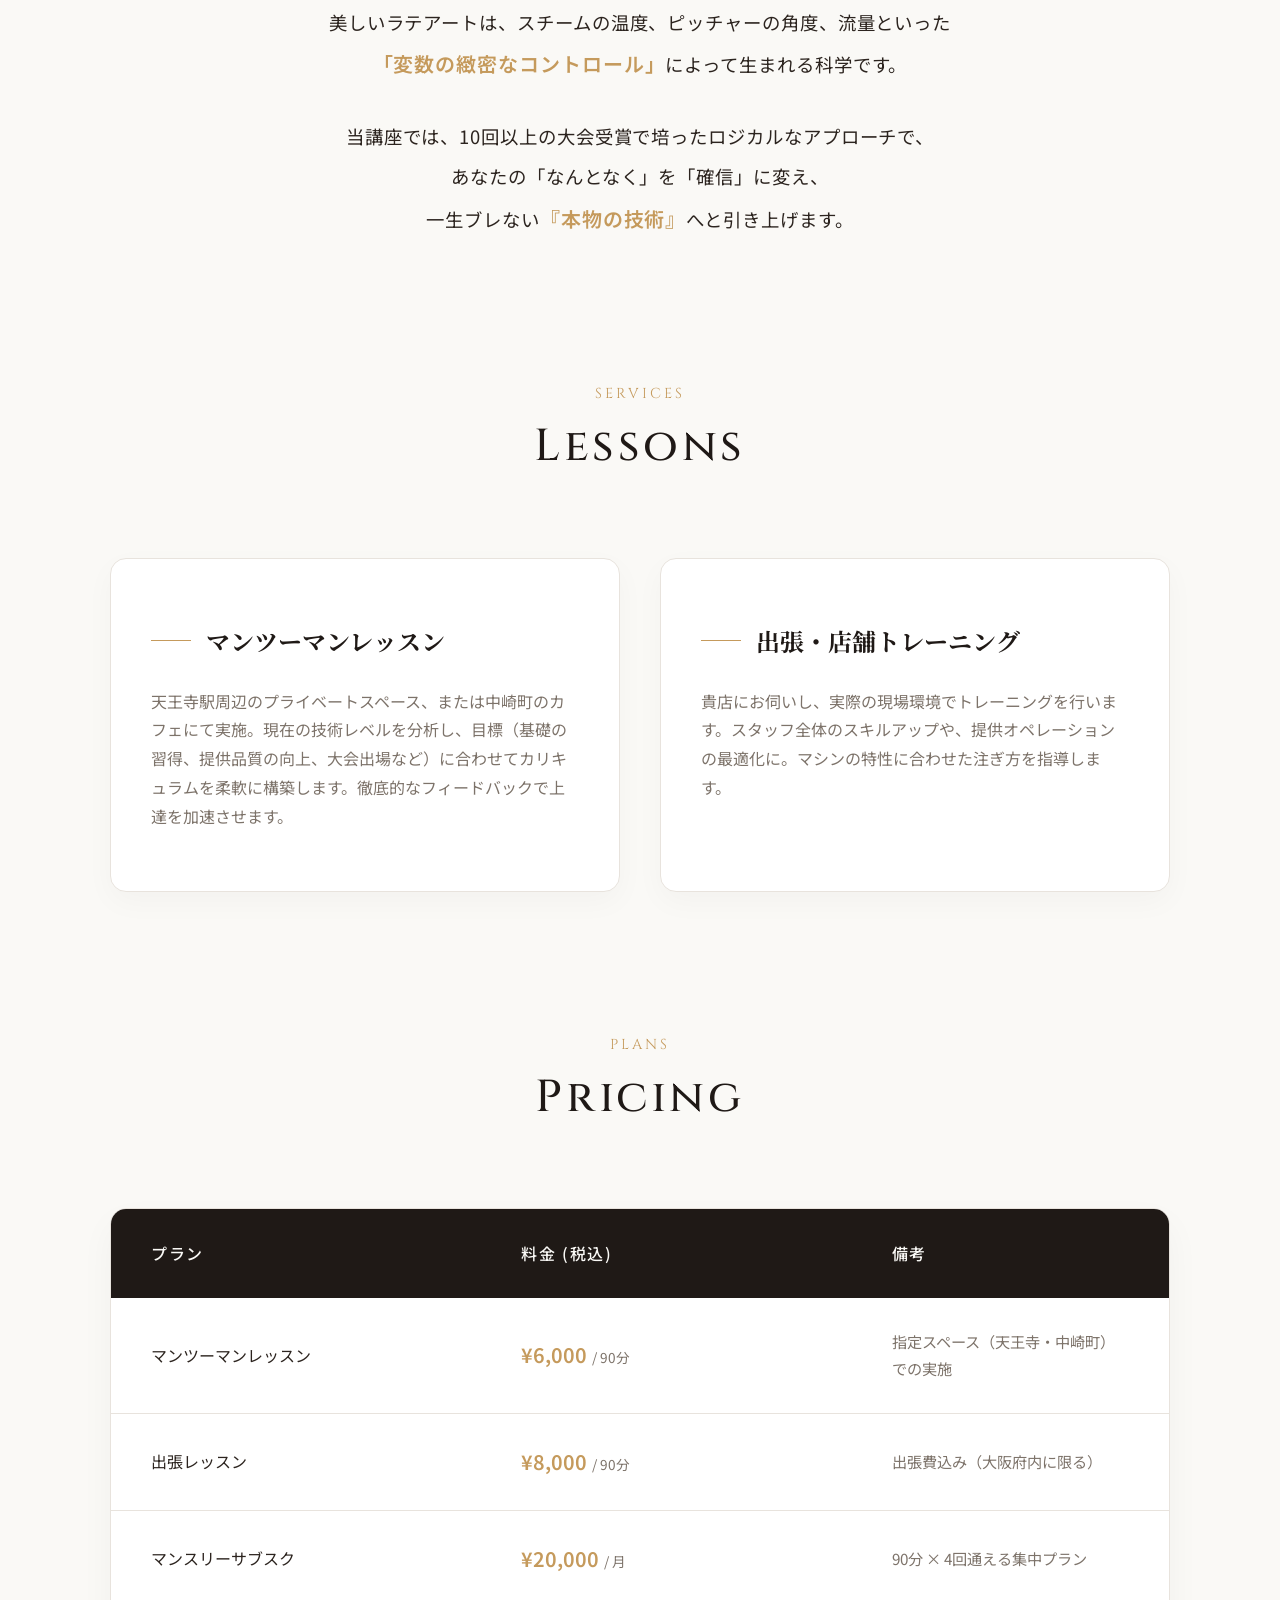
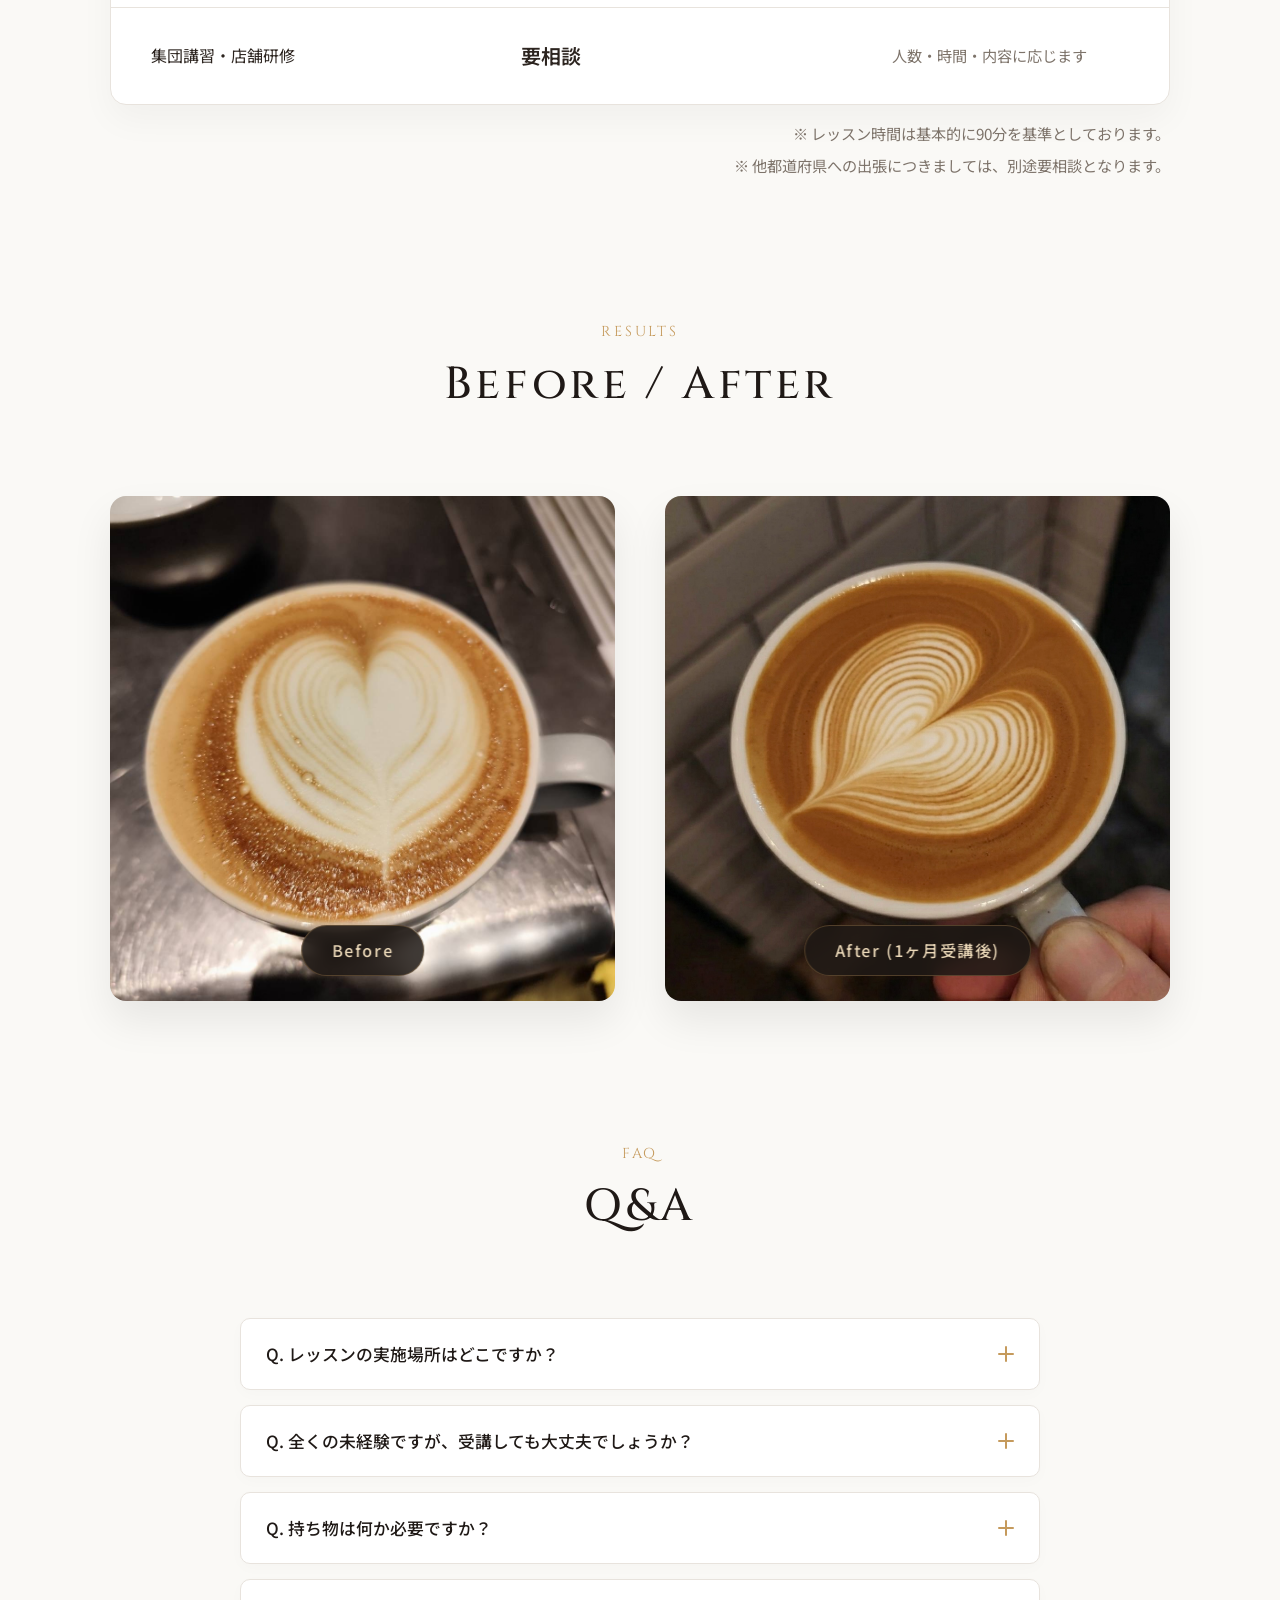
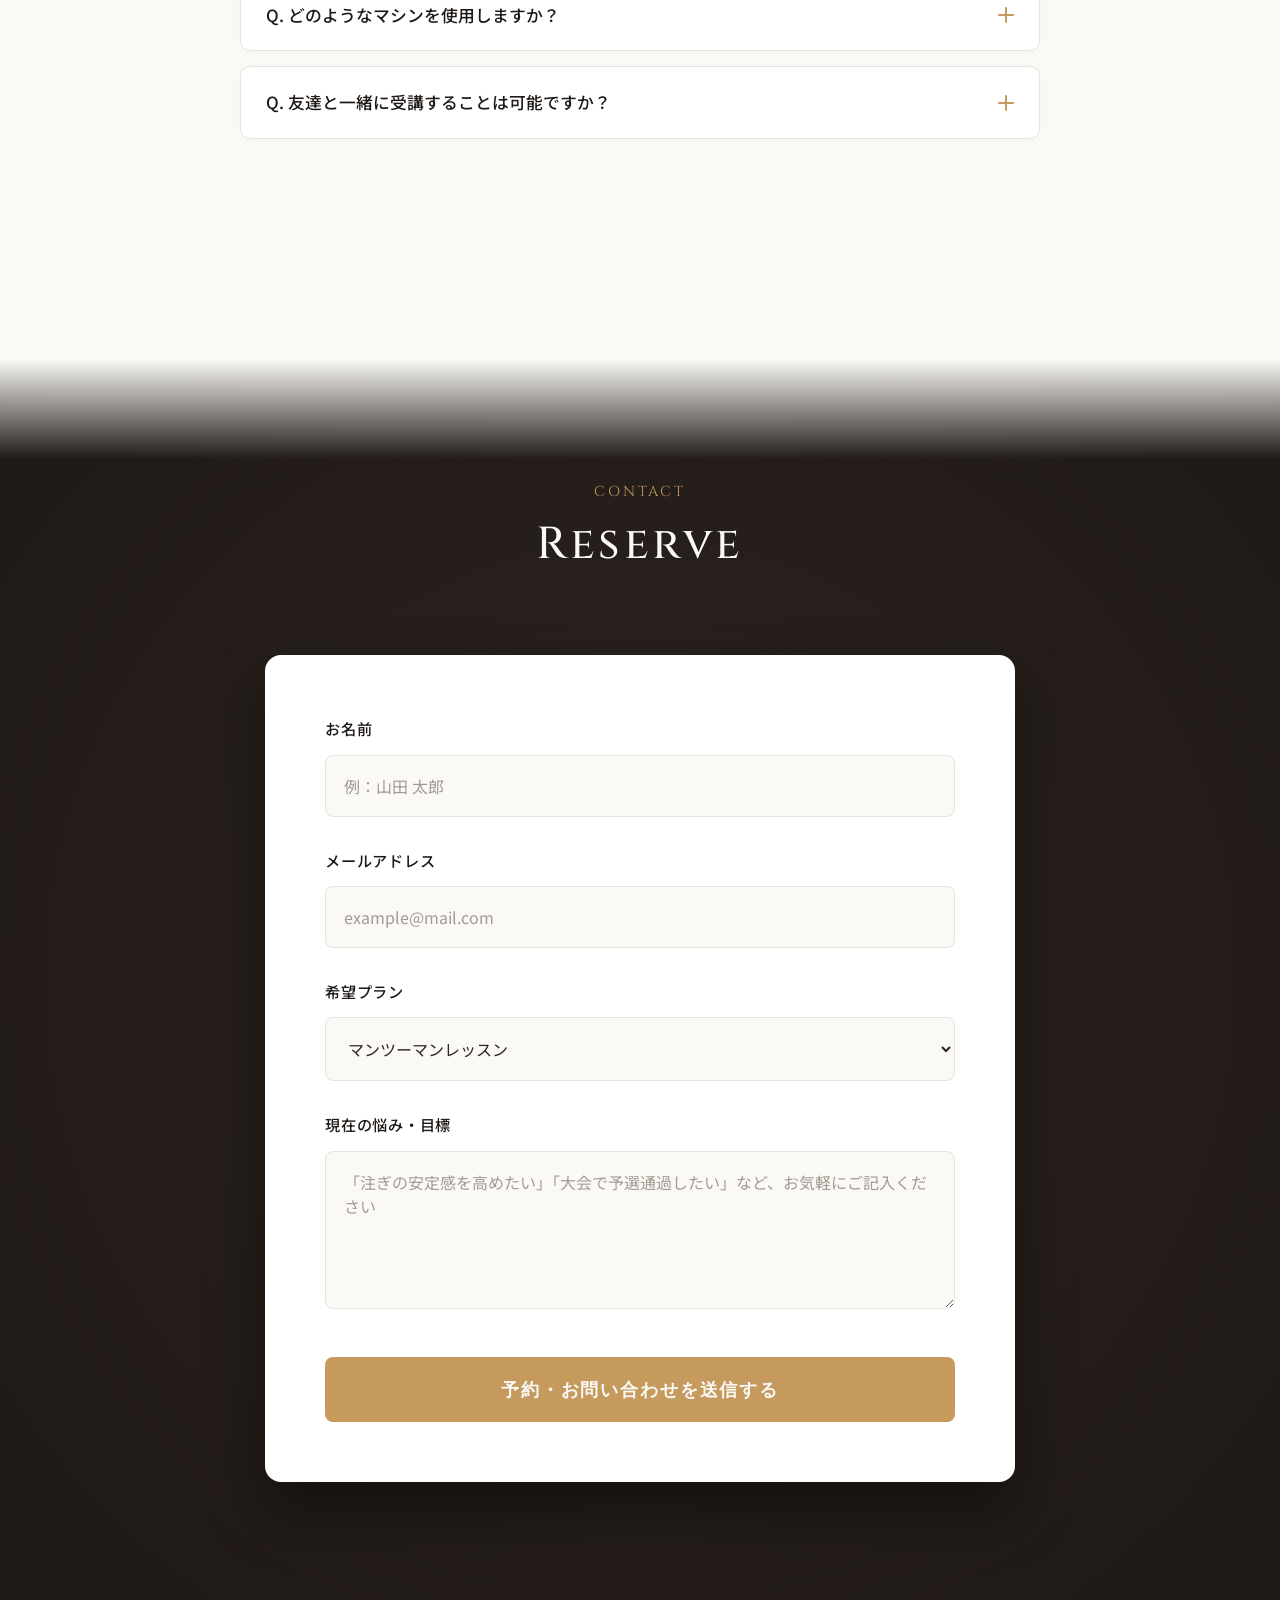
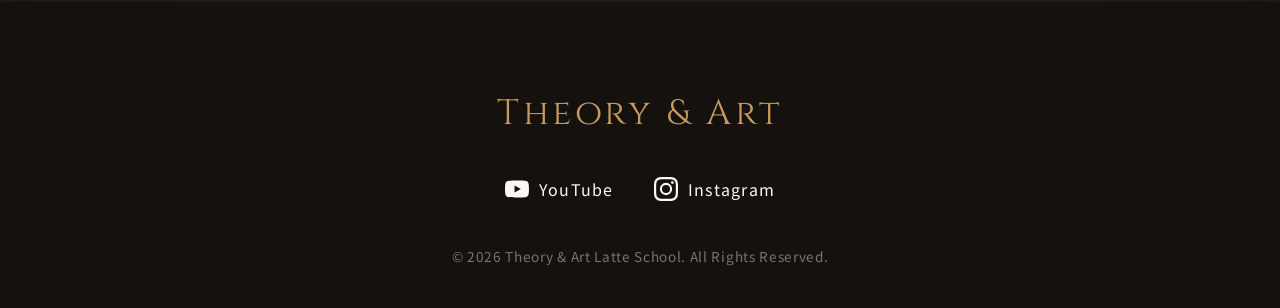
==== commit b7eb950b: "ここに修正内容のメモ（例: デザインの調整、文言の修正など）" ====
--- a/index.html
+++ b/index.html
@@ -86,7 +86,7 @@
             position: relative;
             /* ダークなシネマティック画像とグラデーションのオーバーレイ */
             background: linear-gradient(rgba(31, 25, 22, 0.85), rgba(31, 25, 22, 0.98)),
-                url('./images/pagetop.PNG') 35% 65% / cover;
+                url('./images/pagetop.PNG') 35% 55% / cover;
             color: var(--text-light);
             min-height: 90vh;
             display: flex;
@@ -133,6 +133,7 @@
             color: var(--accent);
             text-shadow: 0 4px 20px rgba(0, 0, 0, 0.5);
             font-weight: 500;
+            white-space: nowrap;
         }
 
         .hero-subtitle {
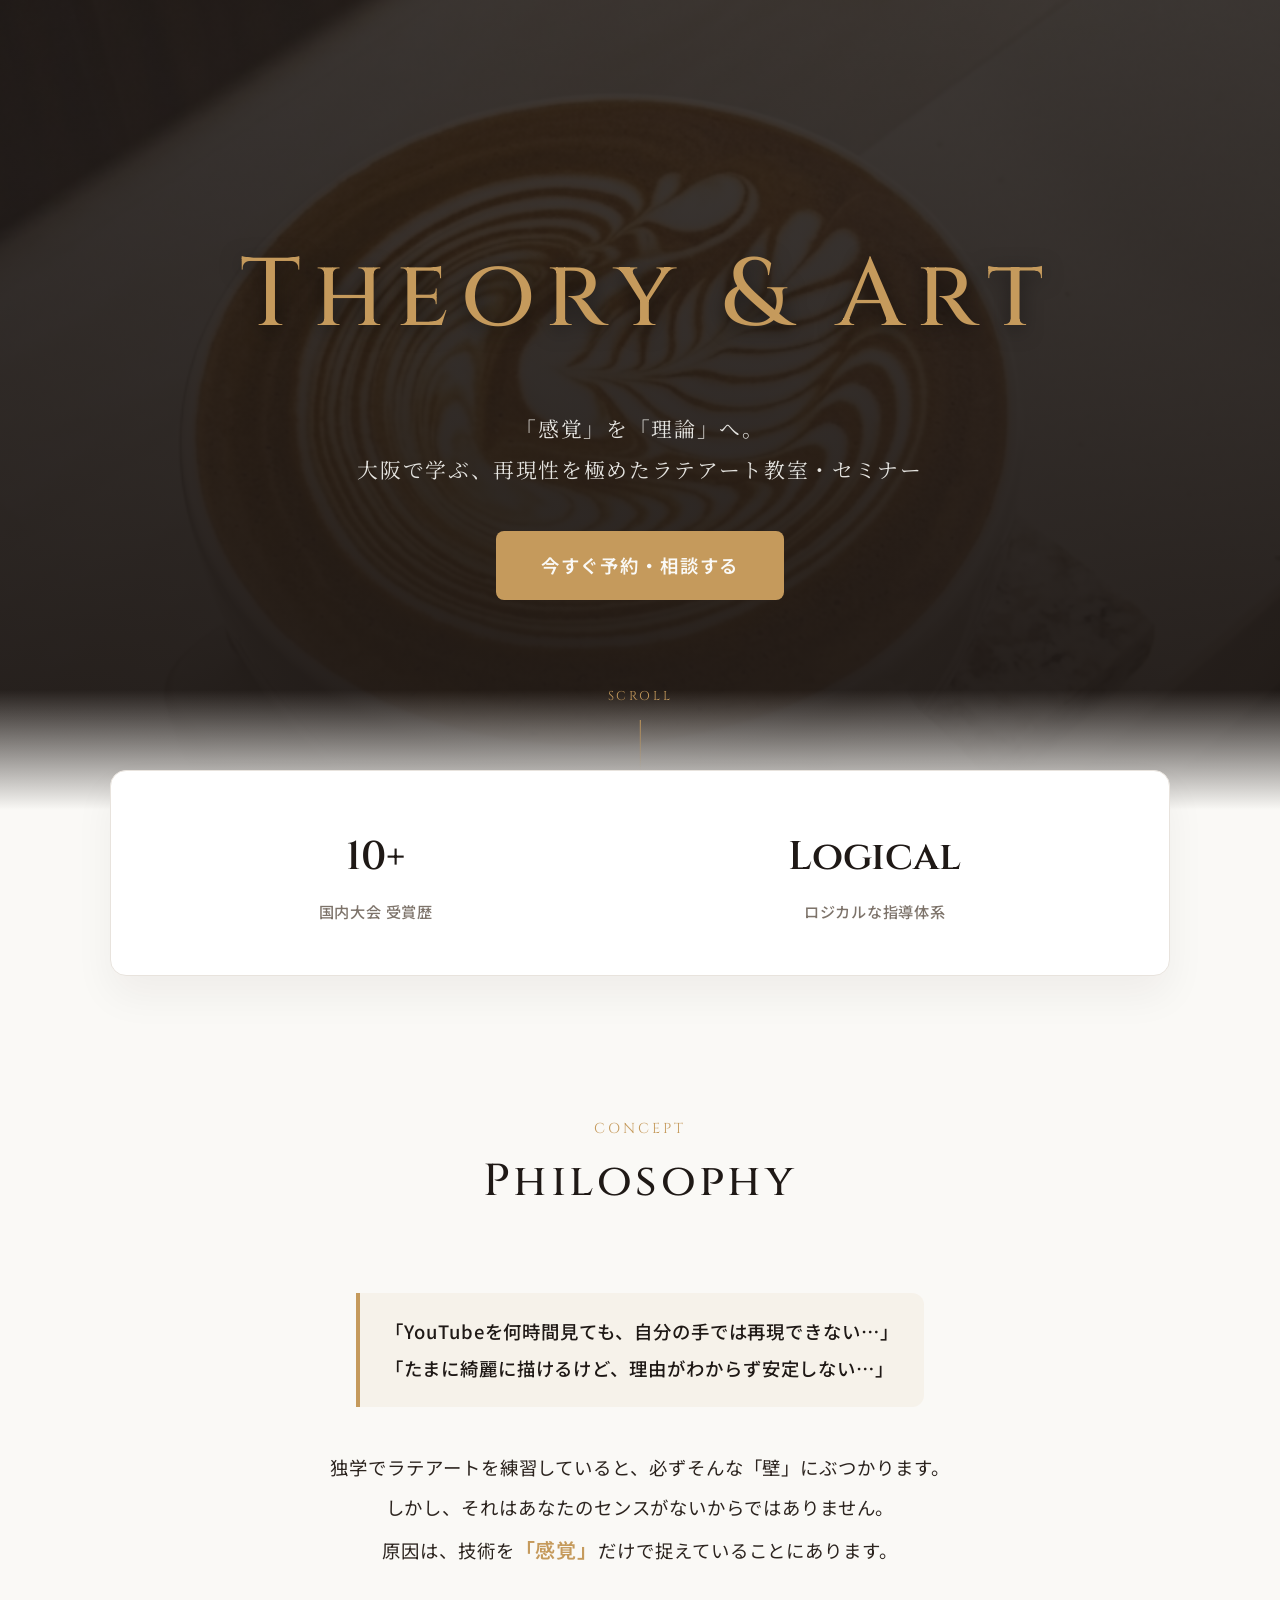
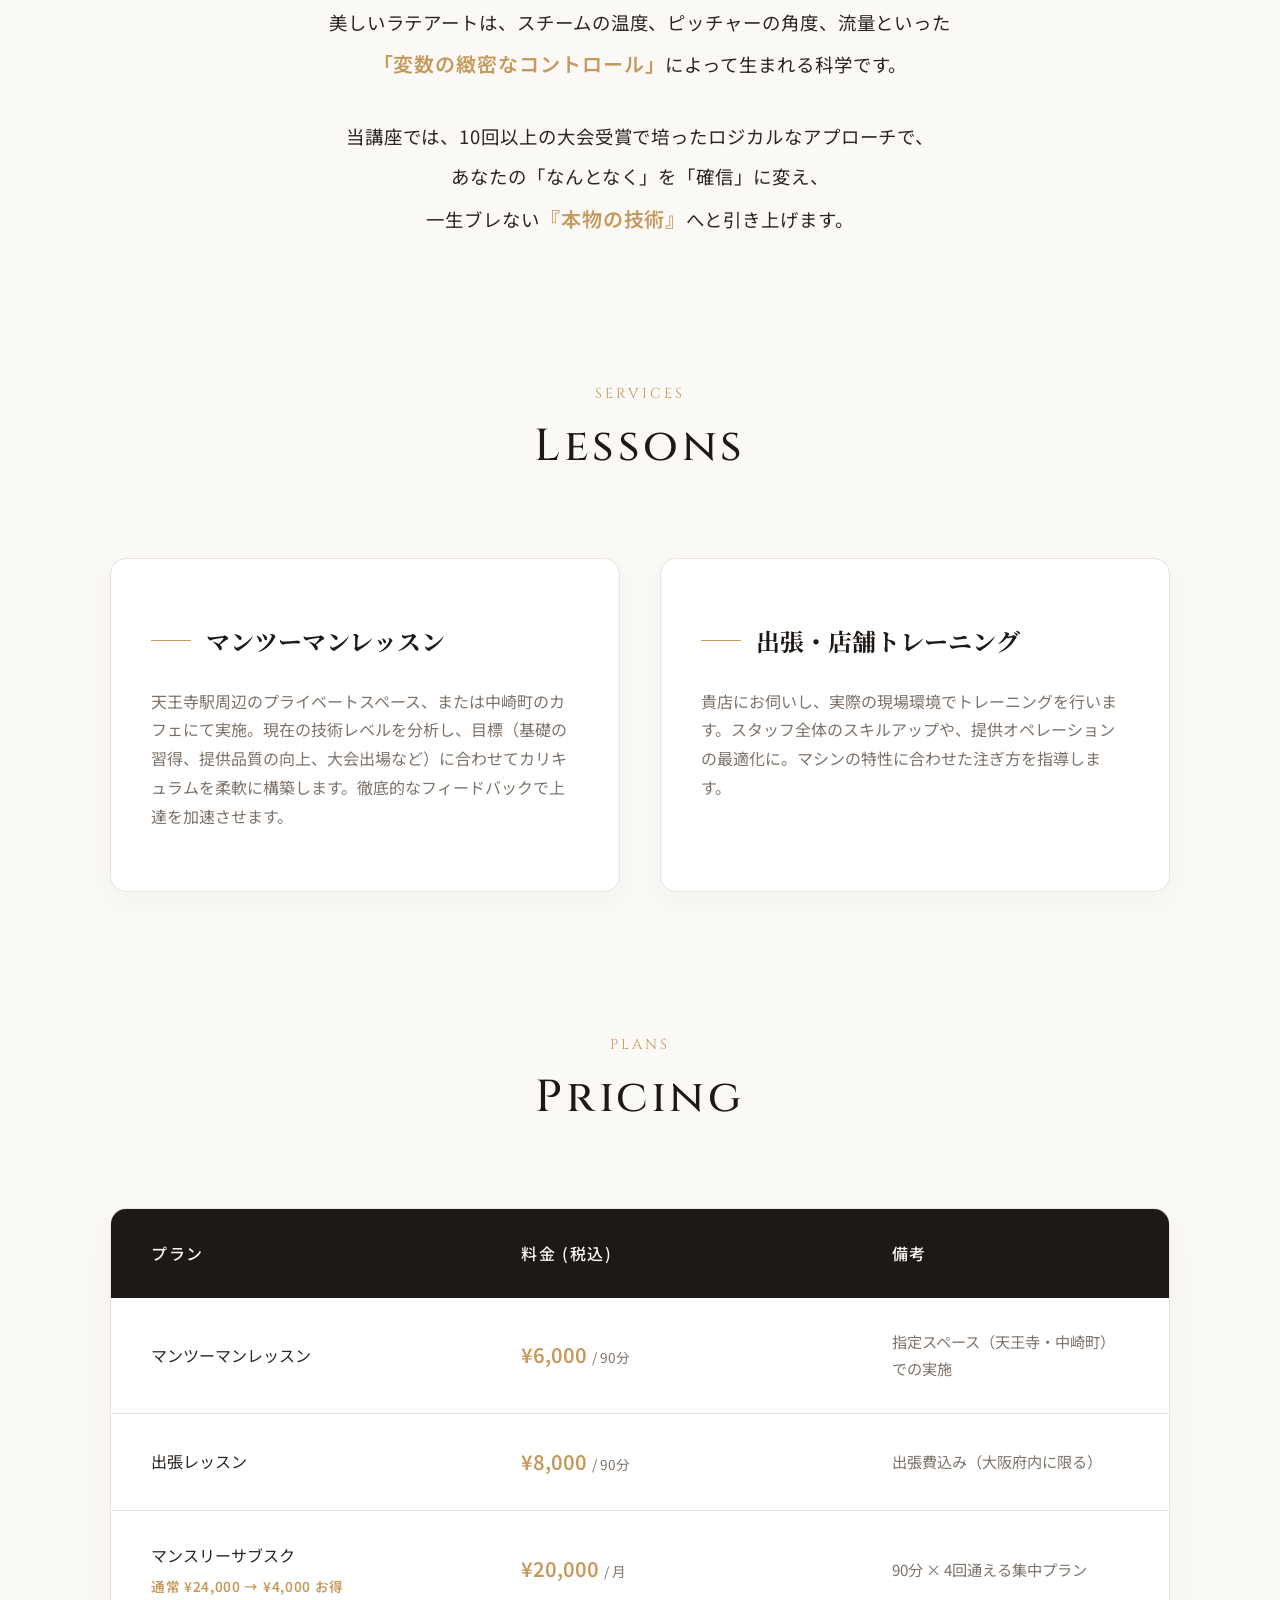
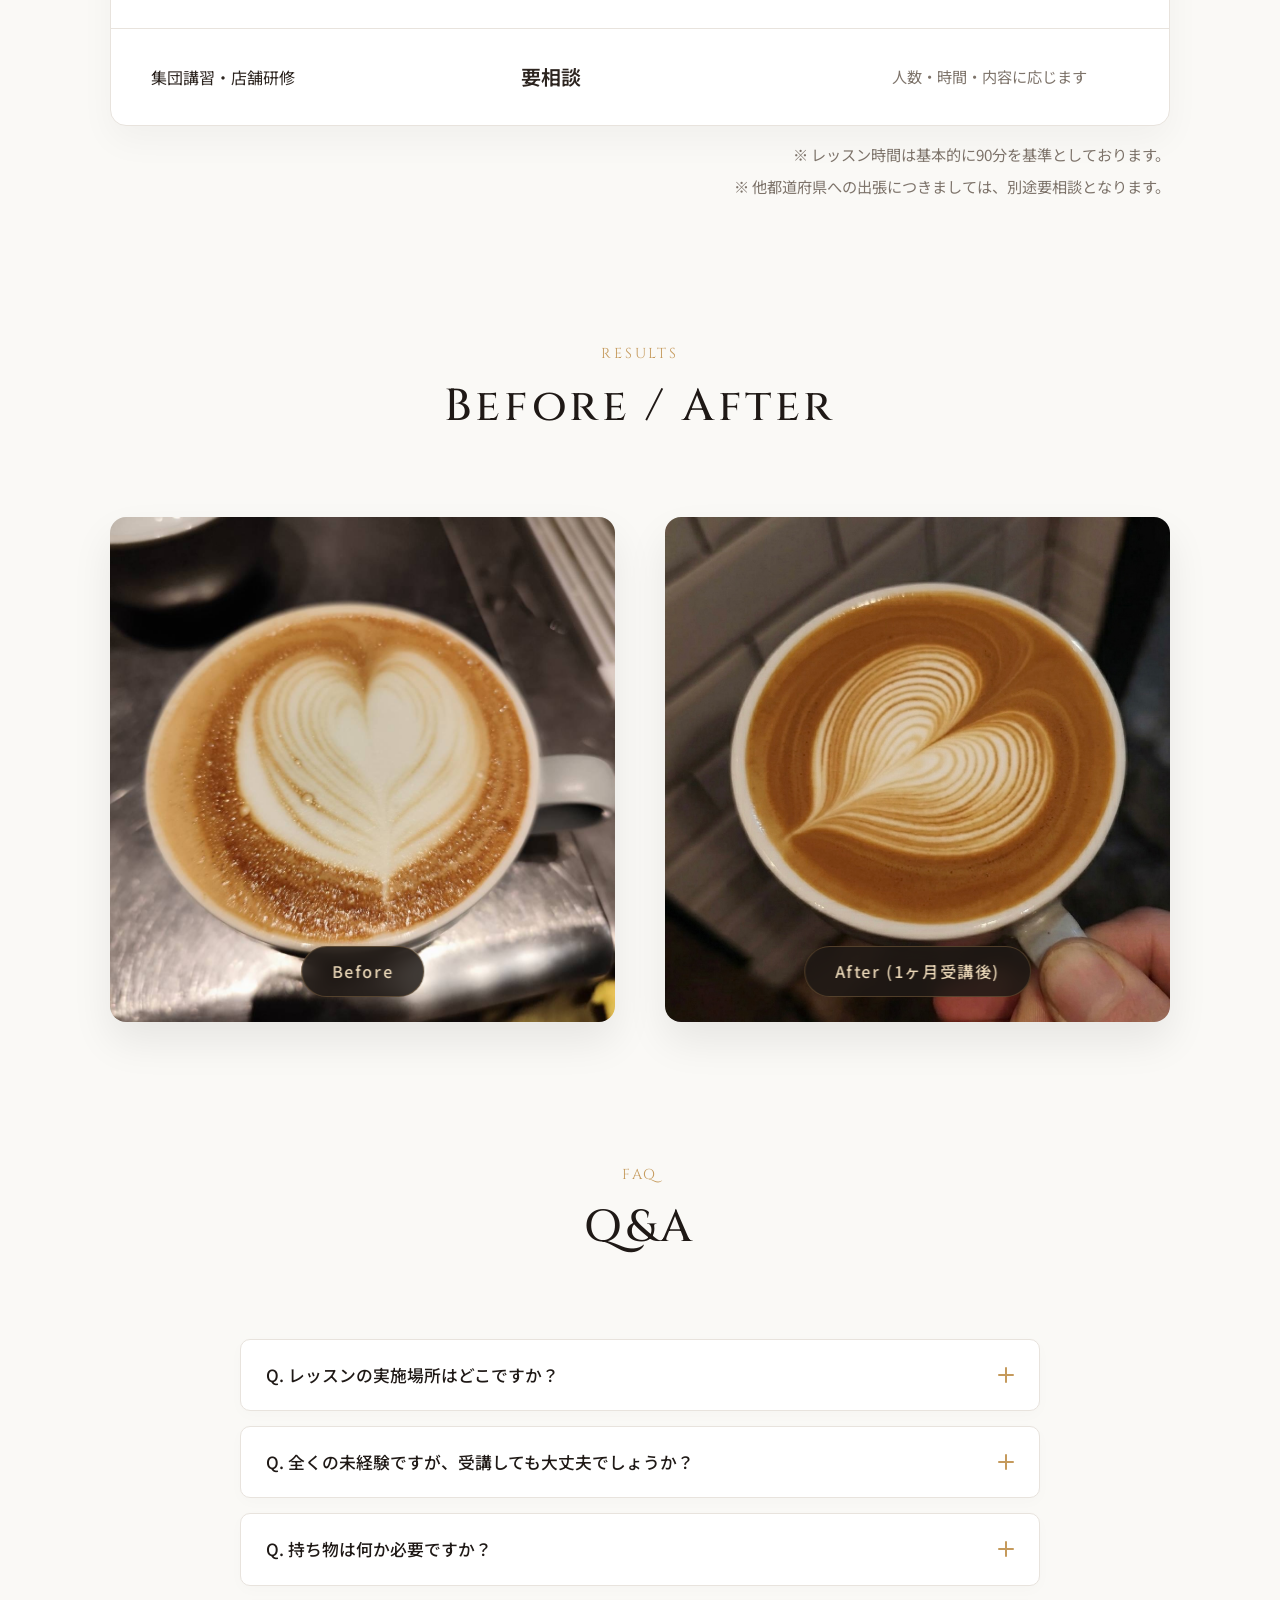
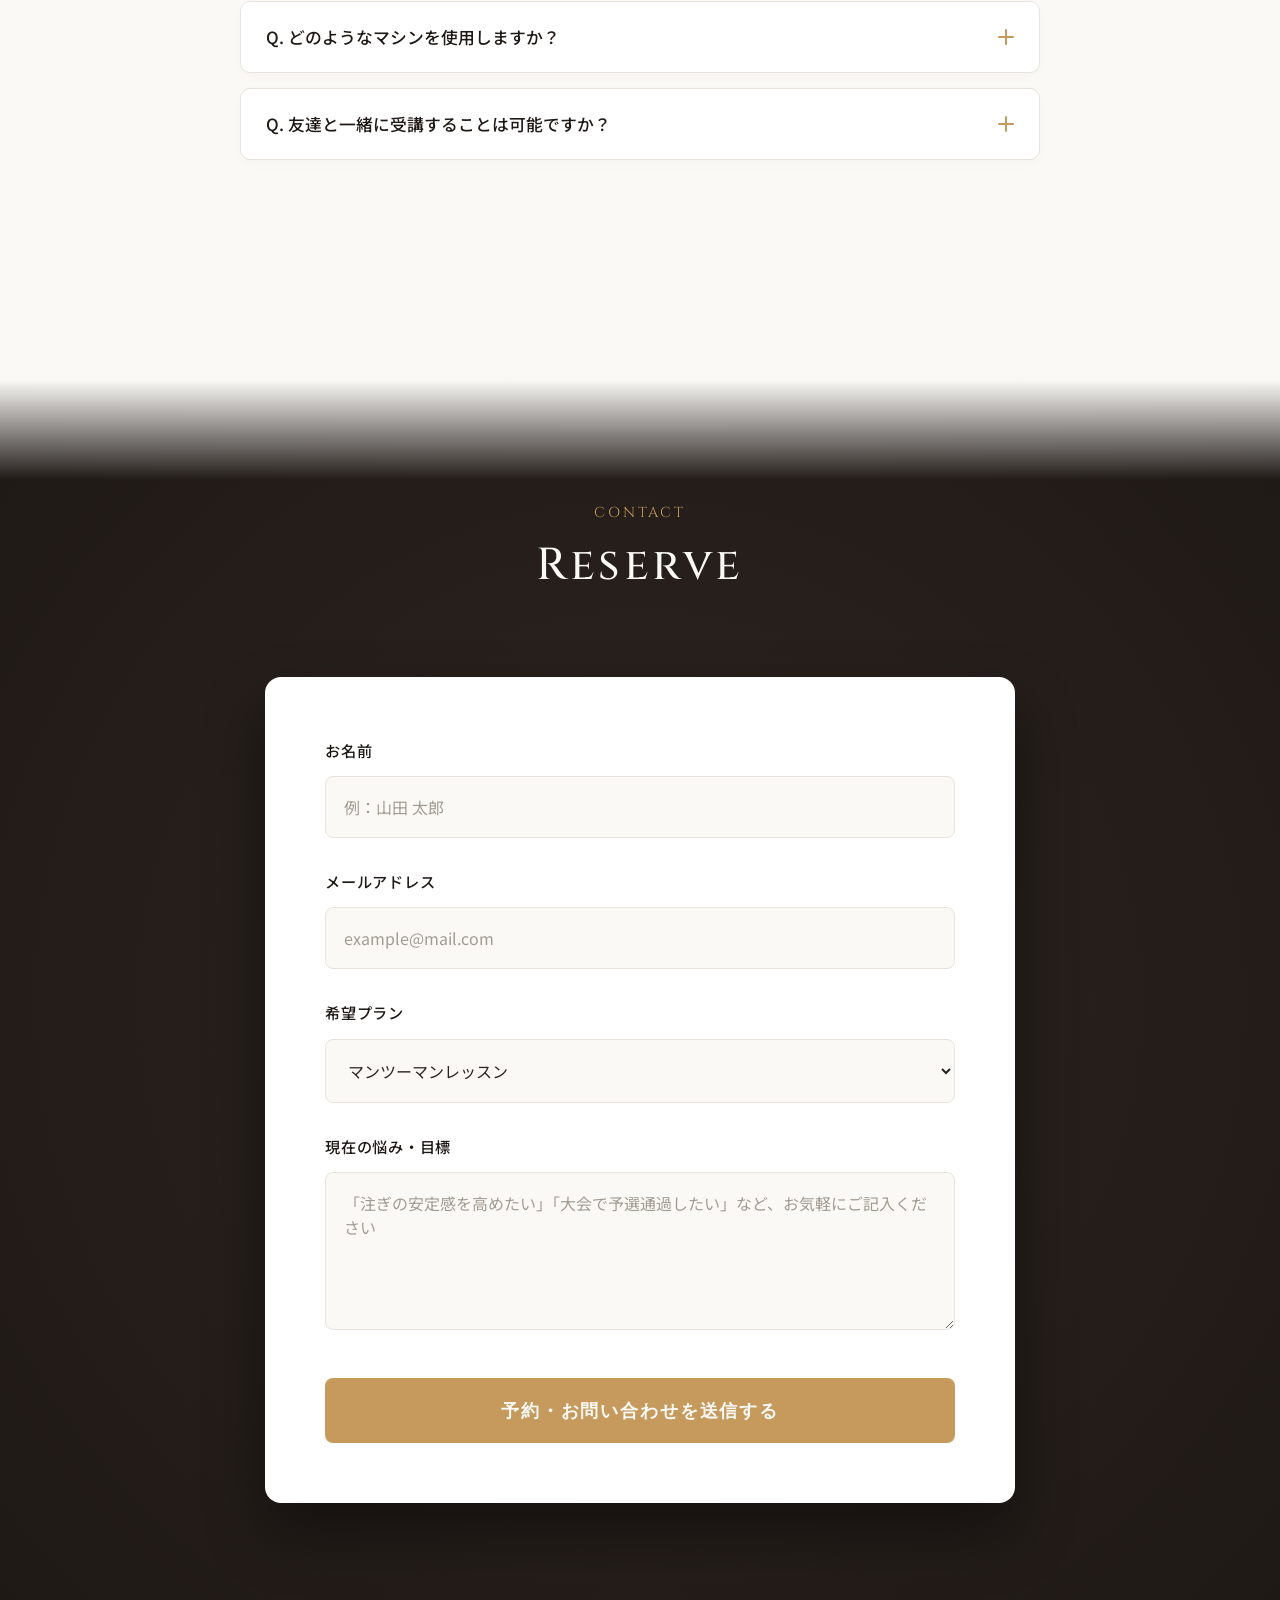
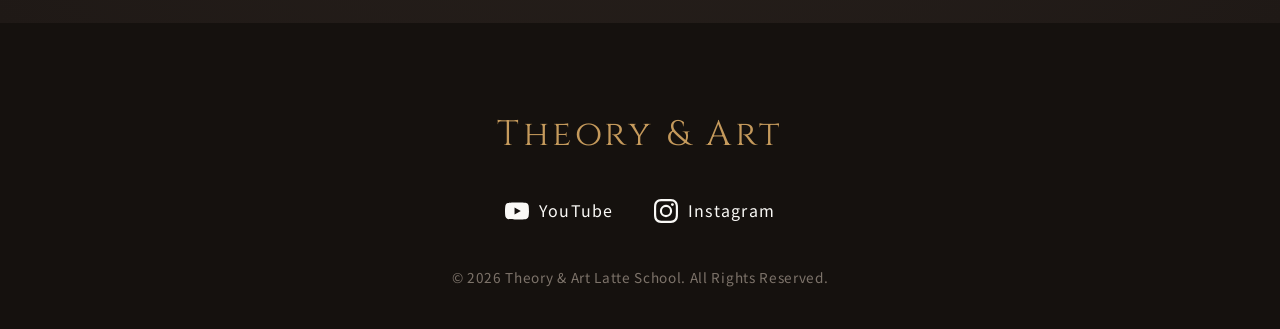
==== commit d21a436d: "ここに修正内容のメモ（例: デザインの調整、文言の修正など）" ====
--- a/index.html
+++ b/index.html
@@ -145,6 +145,27 @@
             line-height: 2;
         }
 
+        .hero-btn {
+            display: inline-block;
+            background-color: var(--accent);
+            color: var(--text-light);
+            padding: 18px 45px;
+            border-radius: 8px;
+            text-decoration: none;
+            font-size: 1.15rem;
+            font-weight: 600;
+            letter-spacing: 0.1em;
+            transition: all 0.4s cubic-bezier(0.2, 0.8, 0.2, 1);
+            opacity: 0;
+            animation: fadeInDown 1.2s cubic-bezier(0.2, 0.8, 0.2, 1) forwards 0.3s;
+        }
+
+        .hero-btn:hover {
+            background-color: var(--accent-hover);
+            transform: translateY(-3px) !important;
+            box-shadow: 0 10px 25px rgba(197, 154, 92, 0.35);
+        }
+
         .scroll-indicator {
             position: absolute;
             bottom: 40px;
@@ -780,6 +801,7 @@
         <div class="hero-content">
             <h1 class="hero-title cinzel">Theory & Art</h1>
             <p class="hero-subtitle serif">「感覚」を「理論」へ。<br class="br-pc">大阪で学ぶ、再現性を極めたラテアート教室・セミナー</p>
+            <a href="#booking" class="hero-btn">今すぐ予約・相談する</a>
         </div>
         <div class="scroll-indicator cinzel">SCROLL</div>
     </header>
@@ -867,7 +889,10 @@
                             <td>出張費込み（大阪府内に限る）</td>
                         </tr>
                         <tr>
-                            <td>マンスリーサブスク</td>
+                            <td>
+                                マンスリーサブスク
+                                <span style="display: block; font-size: 0.85rem; color: var(--accent); font-weight: 600; margin-top: 4px; letter-spacing: 0.05em;">通常 ¥24,000 → ¥4,000 お得</span>
+                            </td>
                             <td style="white-space: nowrap;">¥20,000 <span
                                     style="font-size: 0.85rem; font-weight: normal; color: var(--text-gray);">/ 月</span>
                             </td>
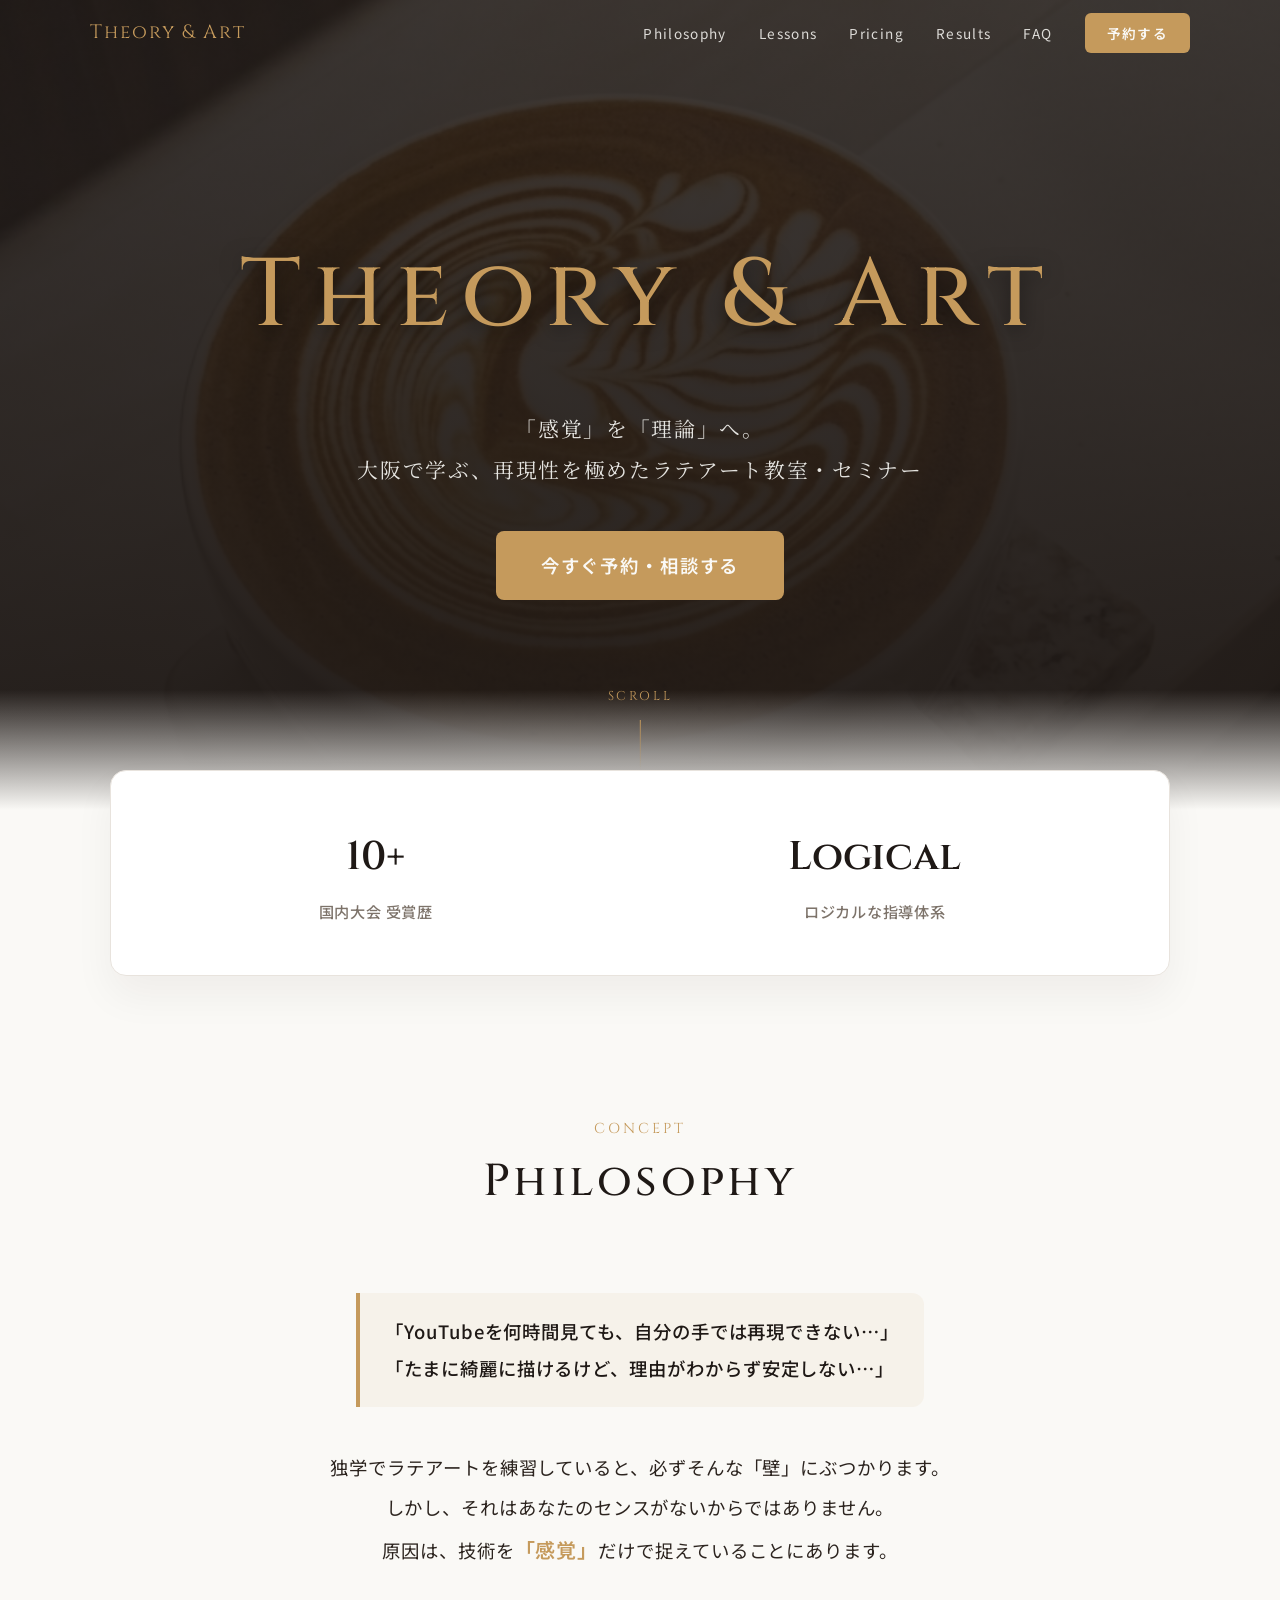
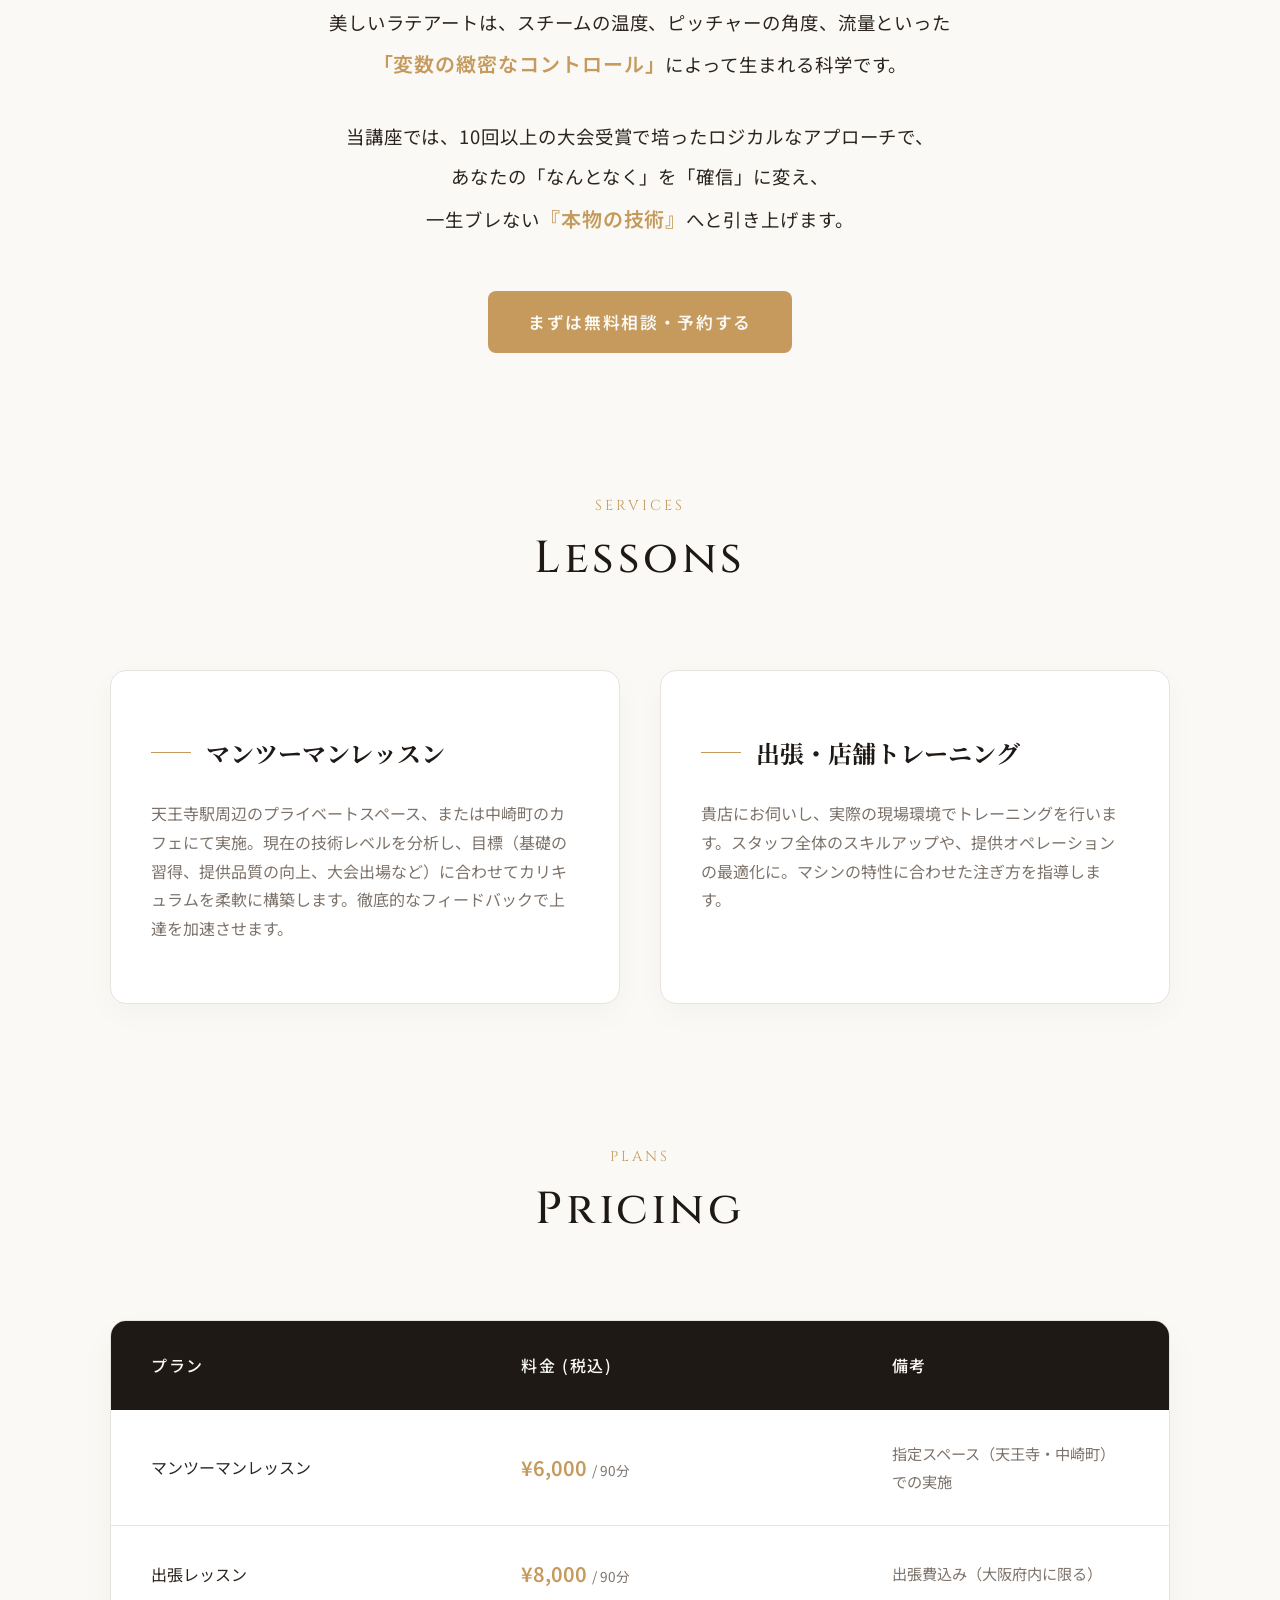
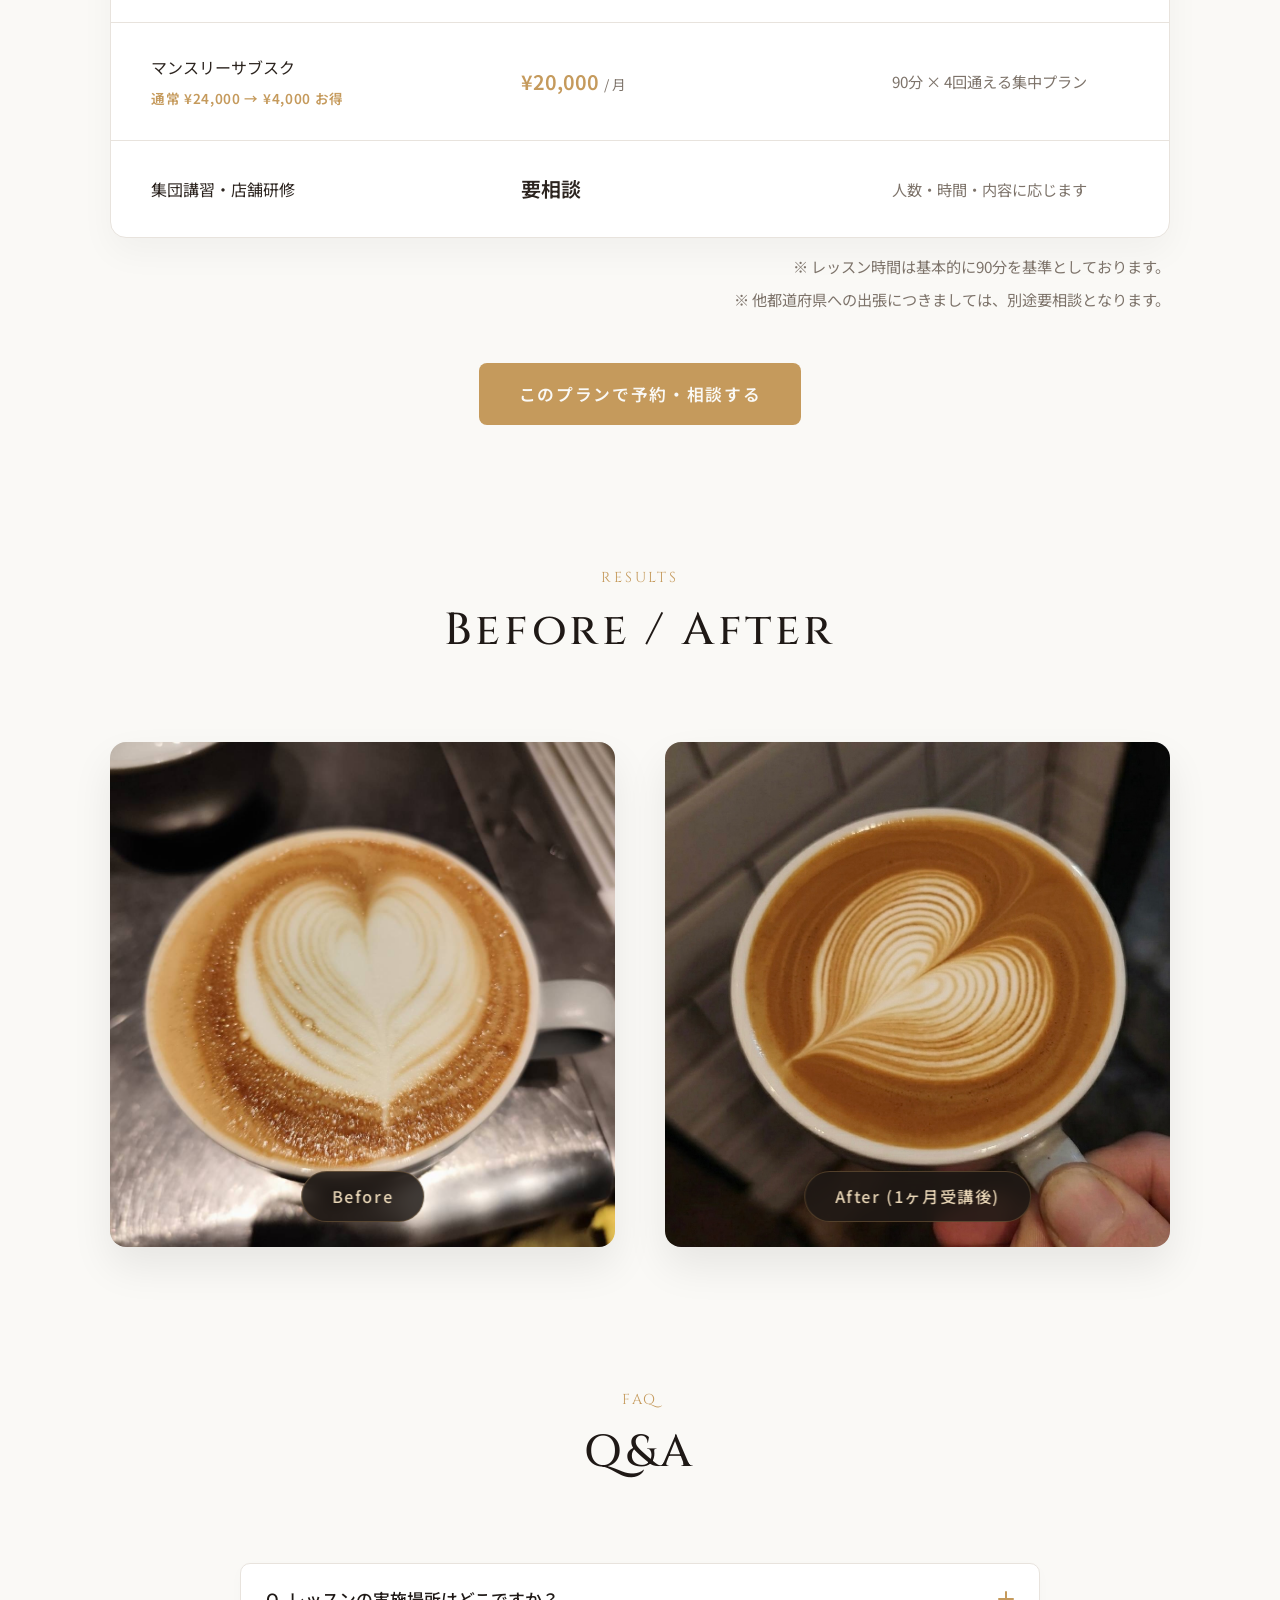
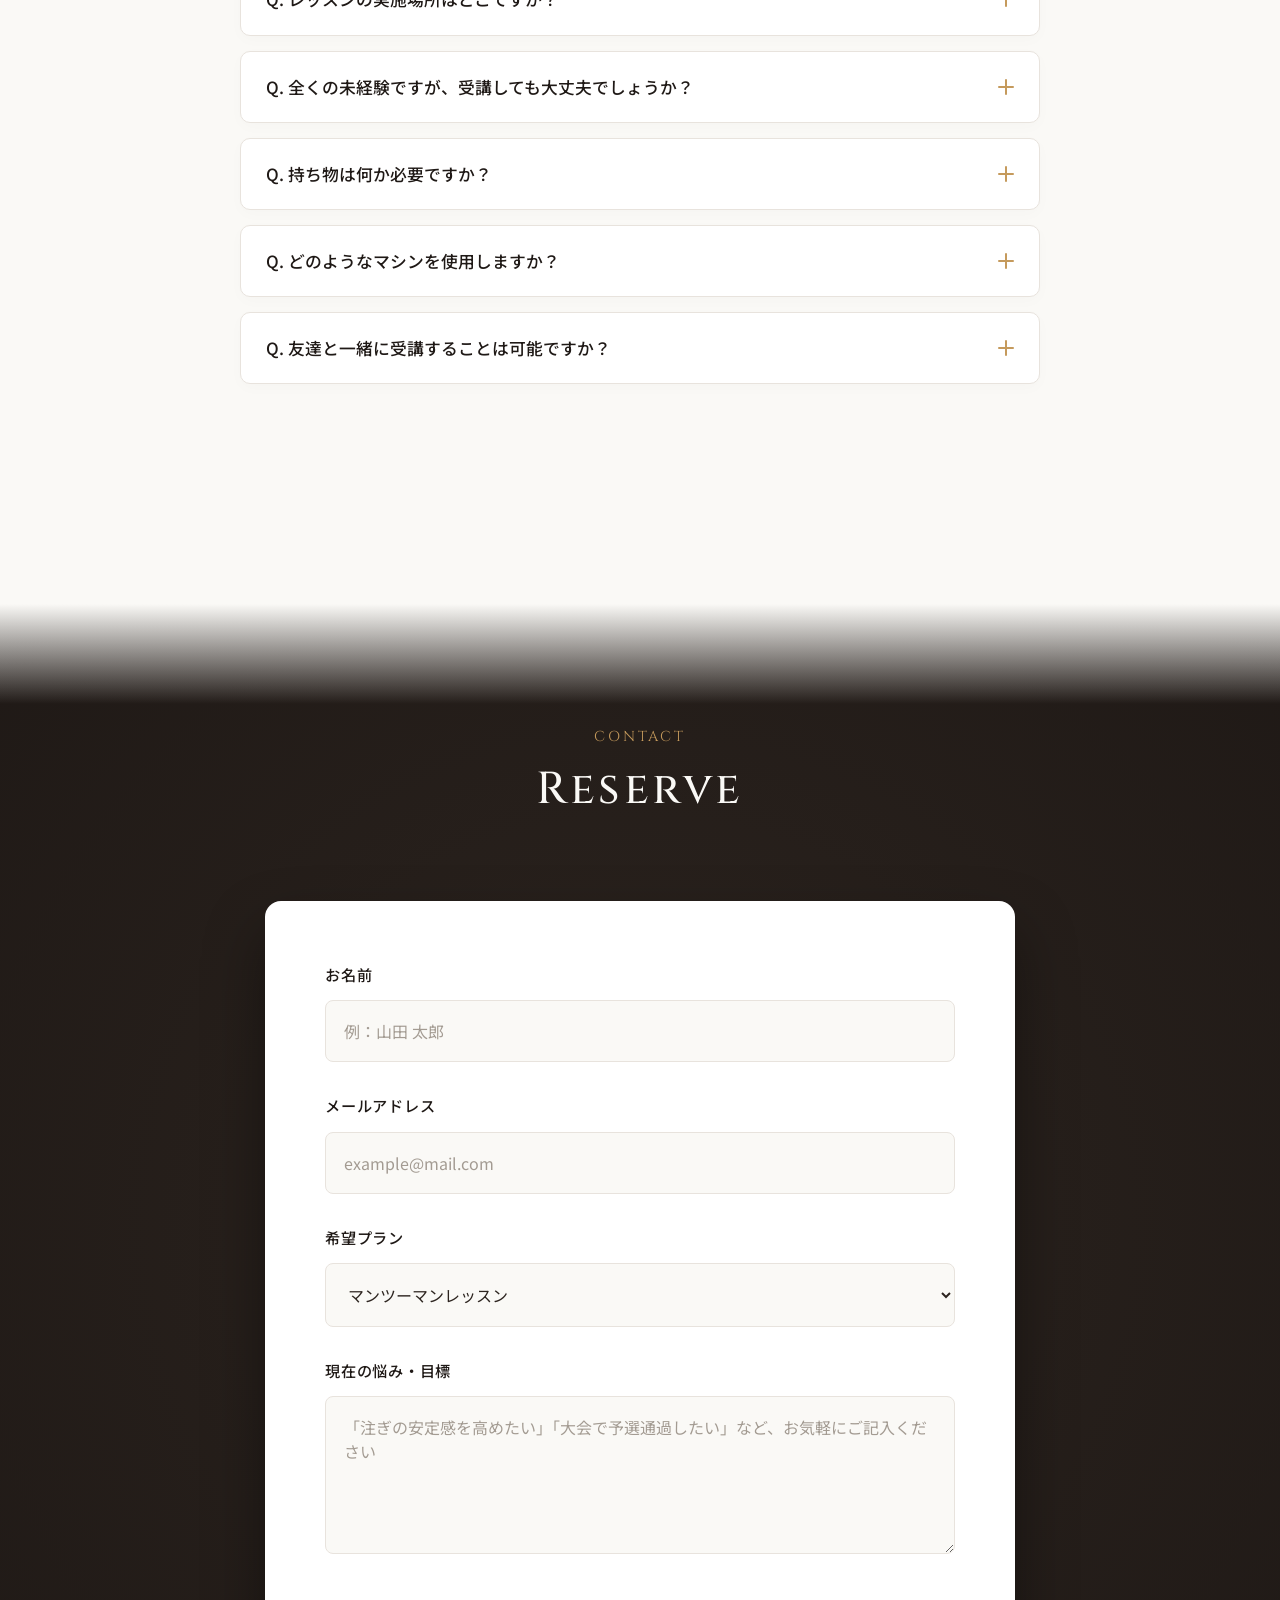
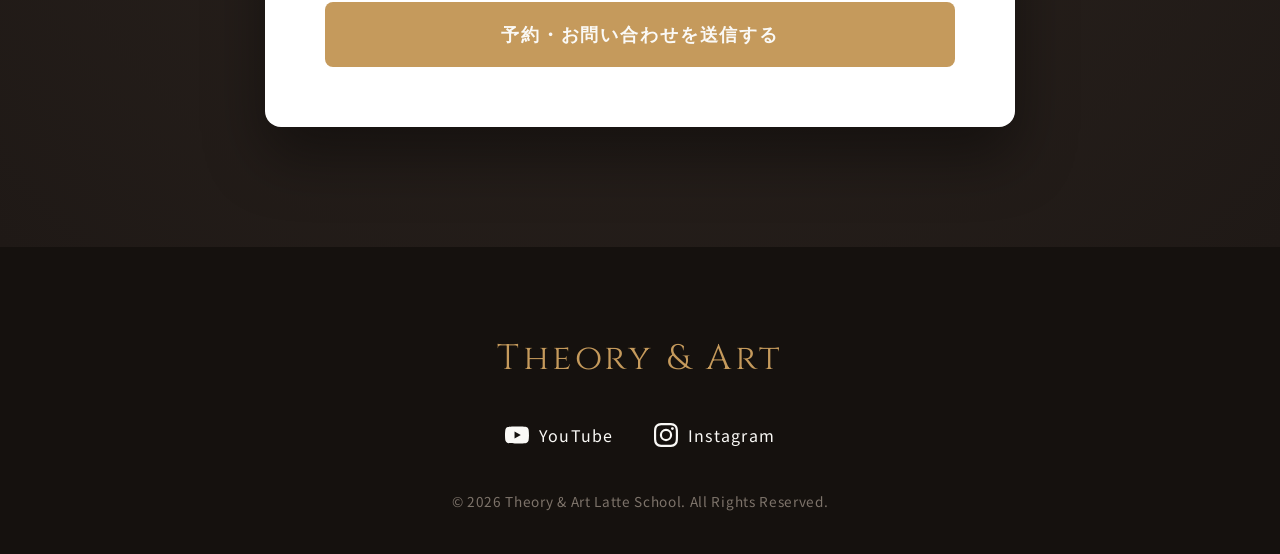
==== commit 1f971e57: "ここに修正内容のメモ（例: デザインの調整、文言の修正など）" ====
--- a/index.html
+++ b/index.html
@@ -8,7 +8,49 @@
         content="大阪でラテアート教室・セミナーをお探しなら「Theory & Art」へ。独学の限界を突破する、感覚に頼らないロジカルなラテアート専門講座。マンツーマンレッスンや出張トレーニングで一生ブレない本物の技術を伝授します。">
     <meta name="keywords" content="大阪, ラテアート教室, ラテアートセミナー, マンツーマン, ラテアート">
     <title>大阪のラテアート教室・セミナー | Theory & Art - 再現性を極めた専門講座</title>
-    <!-- プレミアム感を演出するためのフォント -->
+
+    <!-- OGP -->
+    <meta property="og:type" content="website">
+    <meta property="og:title" content="大阪のラテアート教室・セミナー | Theory & Art">
+    <meta property="og:description" content="大阪でラテアート教室・セミナーをお探しなら「Theory & Art」へ。独学の限界を突破する、感覚に頼らないロジカルなラテアート専門講座。マンツーマンレッスンや出張トレーニングで一生ブレない本物の技術を伝授します。">
+    <meta property="og:url" content="https://arttheory.github.io/homepage/">
+    <meta property="og:image" content="https://arttheory.github.io/homepage/images/pagetop.PNG">
+    <meta property="og:site_name" content="Theory & Art">
+    <meta property="og:locale" content="ja_JP">
+    <meta name="twitter:card" content="summary_large_image">
+    <meta name="twitter:title" content="大阪のラテアート教室・セミナー | Theory & Art">
+    <meta name="twitter:description" content="大阪でラテアート教室・セミナーをお探しなら「Theory & Art」へ。独学の限界を突破する、感覚に頼らないロジカルなラテアート専門講座。">
+    <meta name="twitter:image" content="https://arttheory.github.io/homepage/images/pagetop.PNG">
+
+    <!-- 構造化データ -->
+    <script type="application/ld+json">
+    {
+      "@context": "https://schema.org",
+      "@type": "LocalBusiness",
+      "name": "Theory & Art",
+      "description": "大阪でラテアート教室・セミナーをお探しなら「Theory & Art」へ。独学の限界を突破する、感覚に頼らないロジカルなラテアート専門講座。",
+      "url": "https://arttheory.github.io/homepage/",
+      "image": "https://arttheory.github.io/homepage/images/pagetop.PNG",
+      "address": {
+        "@type": "PostalAddress",
+        "addressLocality": "大阪市",
+        "addressRegion": "大阪府",
+        "addressCountry": "JP"
+      },
+      "geo": {
+        "@type": "GeoCoordinates",
+        "latitude": 34.6473,
+        "longitude": 135.5139
+      },
+      "areaServed": "大阪府",
+      "priceRange": "¥6,000〜",
+      "sameAs": [
+        "https://www.youtube.com/@onii_latteart",
+        "https://www.instagram.com/onii_latteart/"
+      ]
+    }
+    </script>
+
     <link rel="preconnect" href="https://fonts.googleapis.com">
     <link rel="preconnect" href="https://fonts.gstatic.com" crossorigin>
     <link
@@ -61,6 +103,153 @@
             font-family: 'Cinzel', serif;
         }
 
+        /* --- ナビゲーション --- */
+        #site-nav {
+            position: fixed;
+            top: 0;
+            left: 0;
+            width: 100%;
+            z-index: 100;
+            padding: 0 20px;
+            background: transparent;
+            transition: background 0.4s, box-shadow 0.4s;
+        }
+
+        #site-nav.scrolled {
+            background: rgba(31, 25, 22, 0.96);
+            backdrop-filter: blur(10px);
+            box-shadow: 0 2px 20px rgba(0,0,0,0.3);
+        }
+
+        .nav-inner {
+            max-width: 1100px;
+            margin: 0 auto;
+            display: flex;
+            align-items: center;
+            justify-content: space-between;
+            height: 64px;
+        }
+
+        .nav-logo {
+            color: var(--accent);
+            font-size: 1.2rem;
+            letter-spacing: 0.1em;
+            opacity: 0;
+            transition: opacity 0.4s;
+        }
+
+        #site-nav.scrolled .nav-logo {
+            opacity: 1;
+        }
+
+        .nav-links {
+            display: flex;
+            align-items: center;
+            gap: 32px;
+            list-style: none;
+        }
+
+        .nav-links a {
+            color: rgba(250, 249, 246, 0.85);
+            text-decoration: none;
+            font-size: 0.85rem;
+            letter-spacing: 0.1em;
+            transition: color 0.3s;
+        }
+
+        .nav-links a:hover {
+            color: var(--accent);
+        }
+
+        .nav-links .nav-cta {
+            background: var(--accent);
+            color: var(--text-light);
+            padding: 10px 22px;
+            border-radius: 6px;
+            font-weight: 600;
+        }
+
+        .nav-links .nav-cta:hover {
+            background: var(--accent-hover);
+            color: var(--text-light);
+        }
+
+        .nav-hamburger {
+            display: none;
+            flex-direction: column;
+            gap: 5px;
+            background: none;
+            border: none;
+            cursor: pointer;
+            padding: 4px;
+        }
+
+        .nav-hamburger span {
+            display: block;
+            width: 24px;
+            height: 2px;
+            background: var(--accent);
+            transition: all 0.3s;
+        }
+
+        @media (max-width: 768px) {
+            .nav-links {
+                display: none;
+                position: absolute;
+                top: 64px;
+                left: 0;
+                width: 100%;
+                flex-direction: column;
+                gap: 0;
+                background: rgba(31, 25, 22, 0.98);
+                padding: 20px 0;
+            }
+
+            .nav-links.open {
+                display: flex;
+            }
+
+            .nav-links li {
+                width: 100%;
+                text-align: center;
+            }
+
+            .nav-links a {
+                display: block;
+                padding: 14px 20px;
+                font-size: 1rem;
+            }
+
+            .nav-hamburger {
+                display: flex;
+            }
+        }
+
+        /* --- 中間CTA --- */
+        .inline-cta {
+            text-align: center;
+            margin-top: 50px;
+        }
+
+        .inline-btn {
+            display: inline-block;
+            background-color: var(--accent);
+            color: var(--text-light);
+            padding: 16px 40px;
+            border-radius: 8px;
+            text-decoration: none;
+            font-size: 1.05rem;
+            font-weight: 600;
+            letter-spacing: 0.1em;
+            transition: all 0.4s cubic-bezier(0.2, 0.8, 0.2, 1);
+        }
+
+        .inline-btn:hover {
+            background-color: var(--accent-hover);
+            transform: translateY(-3px);
+            box-shadow: 0 10px 25px rgba(197, 154, 92, 0.35);
+        }
+
         /* --- スクロールアニメーション用クラス --- */
         .fade-up {
             opacity: 0;
@@ -797,6 +986,23 @@
 
 <body>
 
+    <nav id="site-nav">
+        <div class="nav-inner">
+            <span class="nav-logo cinzel">Theory & Art</span>
+            <ul class="nav-links">
+                <li><a href="#concept">Philosophy</a></li>
+                <li><a href="#services">Lessons</a></li>
+                <li><a href="#pricing">Pricing</a></li>
+                <li><a href="#voice">Results</a></li>
+                <li><a href="#faq">FAQ</a></li>
+                <li><a href="#booking" class="nav-cta">予約する</a></li>
+            </ul>
+            <button class="nav-hamburger" aria-label="メニューを開く">
+                <span></span><span></span><span></span>
+            </button>
+        </div>
+    </nav>
+
     <header>
         <div class="hero-content">
             <h1 class="hero-title cinzel">Theory & Art</h1>
@@ -838,6 +1044,9 @@
 
                 <p>当講座では、10回以上の大会受賞で培ったロジカルなアプローチで、<br class="br-pc">あなたの「なんとなく」を「確信」に変え、<br class="br-pc">一生ブレない<span
                         class="highlight">『本物の技術』</span>へと引き上げます。</p>
+            </div>
+            <div class="inline-cta">
+                <a href="#booking" class="inline-btn">まずは無料相談・予約する</a>
             </div>
         </section>
 
@@ -909,6 +1118,9 @@
             <div class="price-notes">
                 <p>※ レッスン時間は基本的に90分を基準としております。</p>
                 <p>※ 他都道府県への出張につきましては、別途要相談となります。</p>
+            </div>
+            <div class="inline-cta">
+                <a href="#booking" class="inline-btn">このプランで予約・相談する</a>
             </div>
         </section>
 
@@ -995,8 +1207,9 @@
             </div>
             <div class="booking-wrapper">
                 <div class="booking-form">
-                    <form action="https://api.web3forms.com/submit" method="POST">
+                    <form action="https://api.web3forms.com/submit" method="POST" id="contactForm">
                         <input type="hidden" name="access_key" value="46906018-a220-4965-a0e1-a28a843ea4b1">
+                        <input type="hidden" name="redirect" value="https://arttheory.github.io/homepage/thanks.html">
                         <div class="form-group">
                             <label for="name">お名前</label>
                             <input type="text" id="name" name="name" placeholder="例：山田 太郎" required>
@@ -1048,6 +1261,27 @@
     </footer>
 
     <script>
+        document.addEventListener("DOMContentLoaded", () => {
+            // ナビ：スクロールでスタイル変更
+            const nav = document.getElementById('site-nav');
+            window.addEventListener('scroll', () => {
+                nav.classList.toggle('scrolled', window.scrollY > 80);
+            });
+
+            // ナビ：ハンバーガーメニュー
+            const hamburger = document.querySelector('.nav-hamburger');
+            const navLinks = document.querySelector('.nav-links');
+            hamburger.addEventListener('click', () => {
+                navLinks.classList.toggle('open');
+            });
+
+            // ナビ：リンクをクリックしたらメニューを閉じる
+            navLinks.querySelectorAll('a').forEach(a => {
+                a.addEventListener('click', () => navLinks.classList.remove('open'));
+            });
+        });
+    </script>
+    <script>
         // スクロール時に要素をフェードインさせる
         document.addEventListener("DOMContentLoaded", () => {
             const observer = new IntersectionObserver((entries) => {
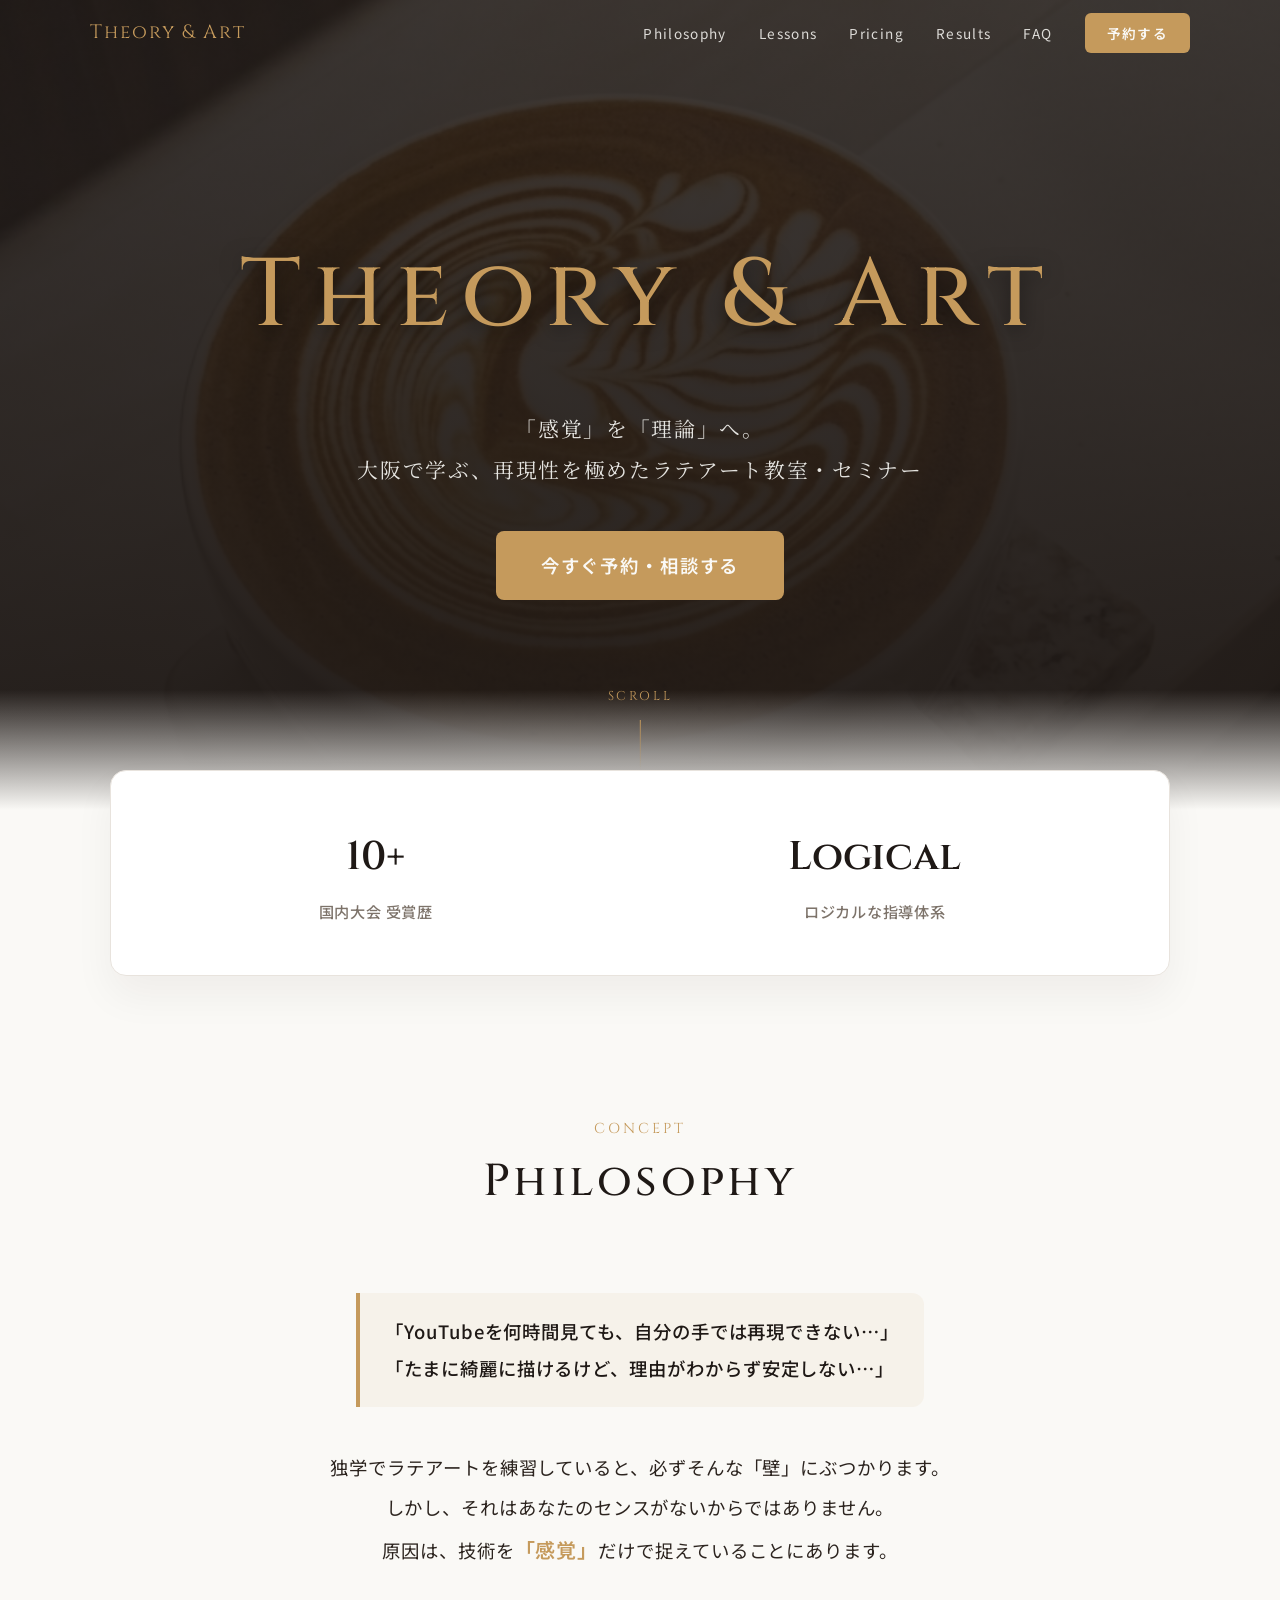
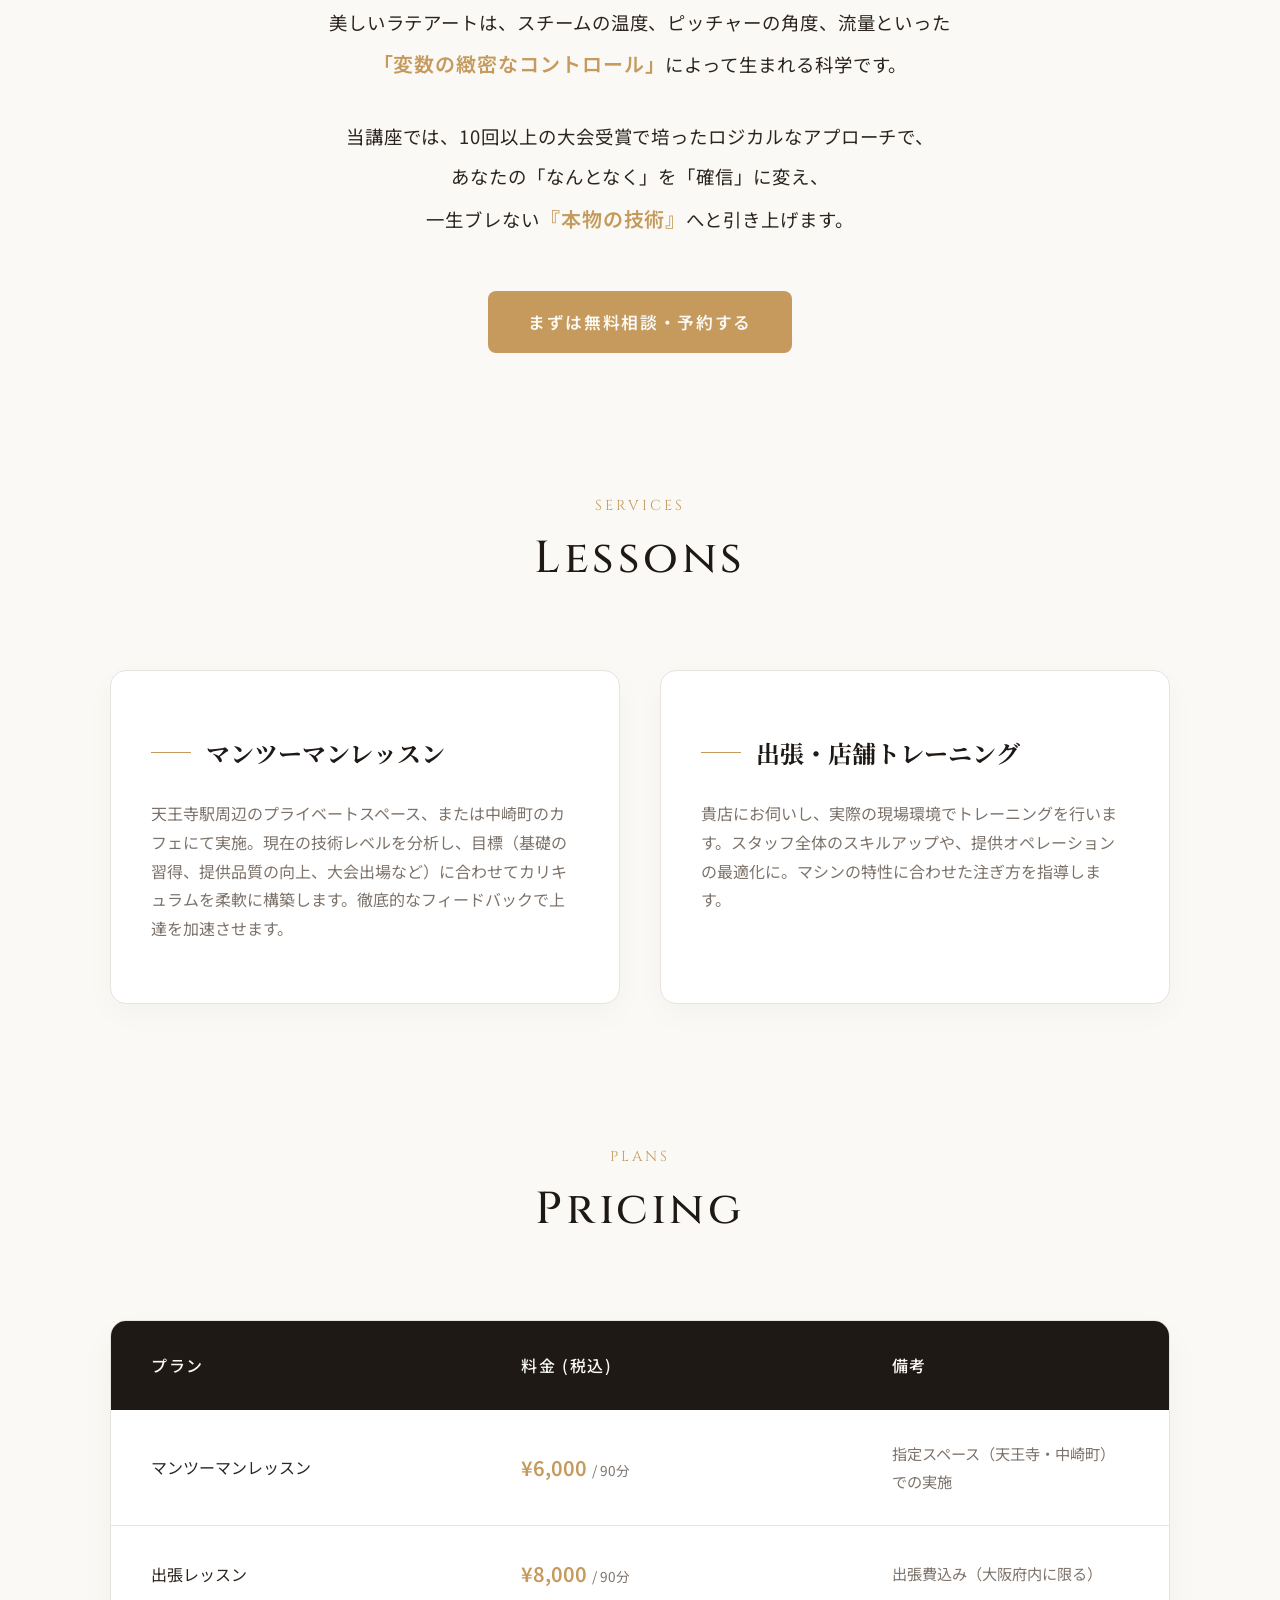
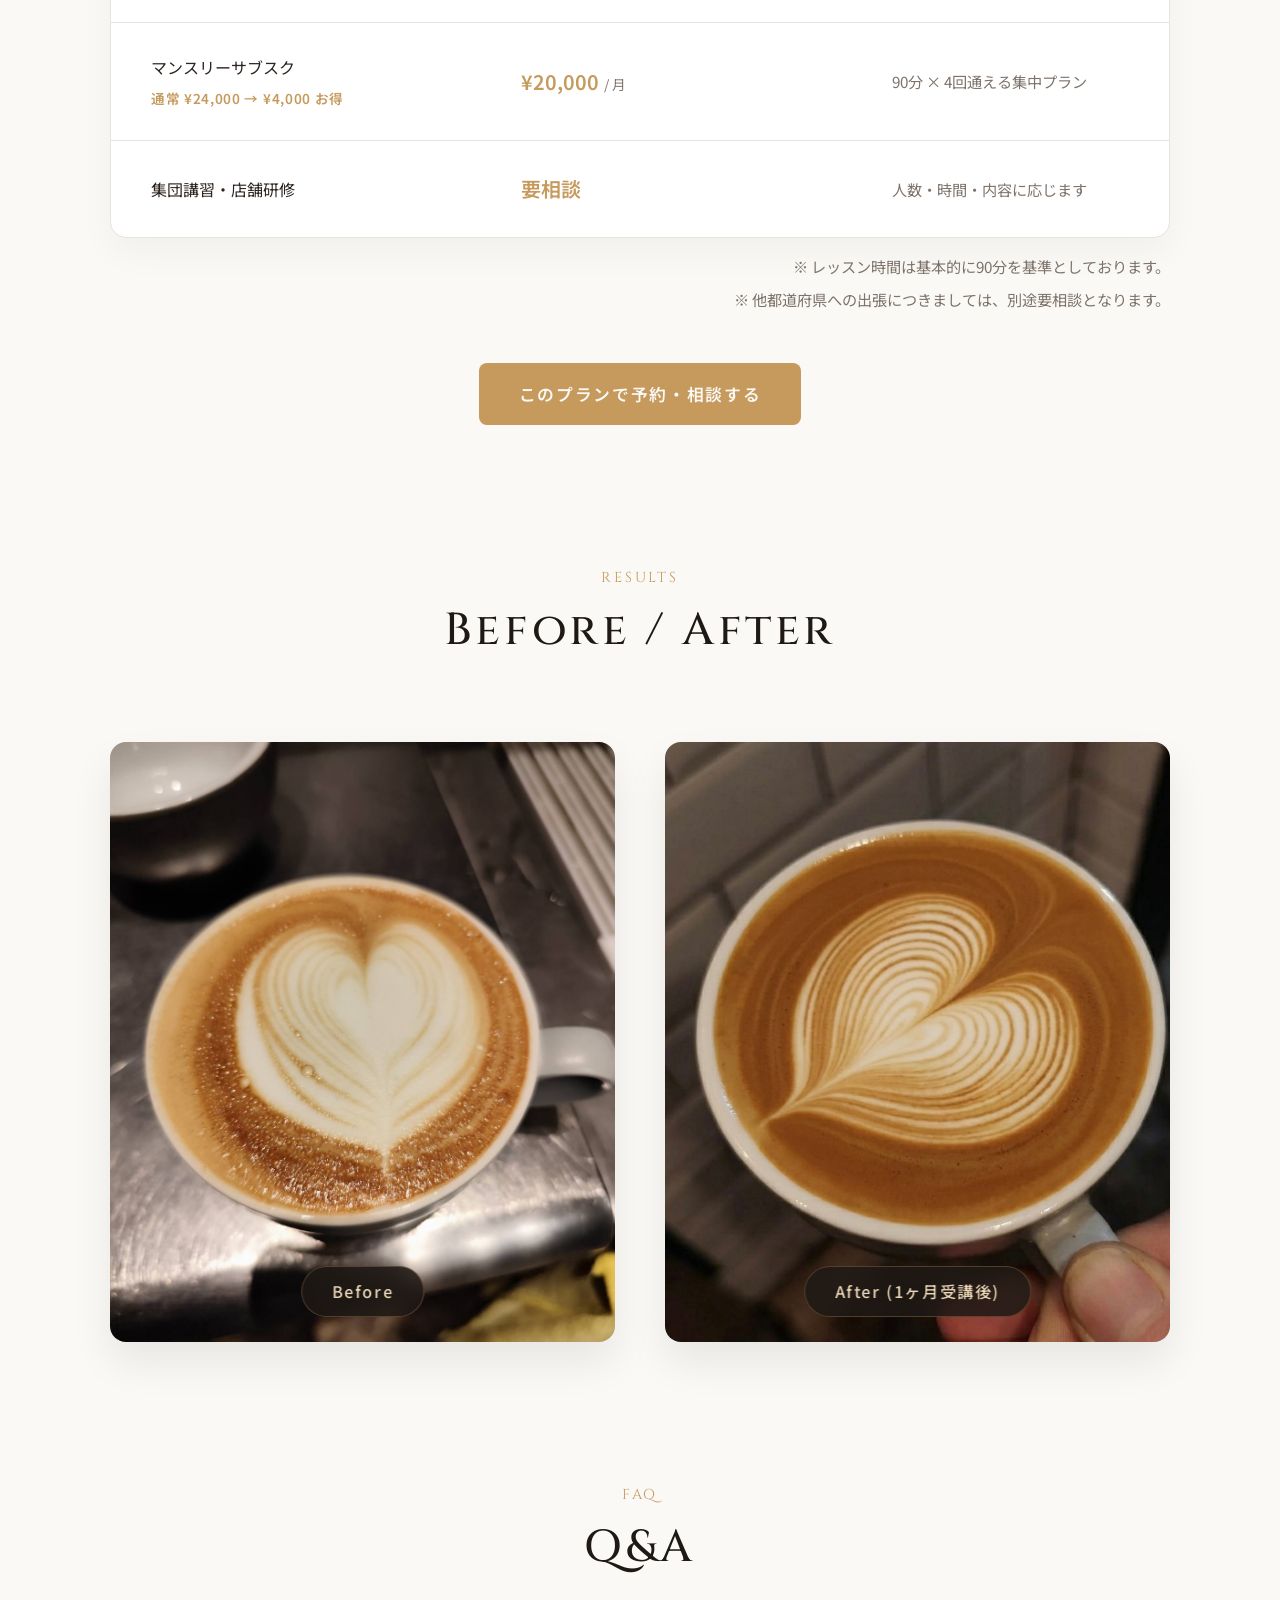
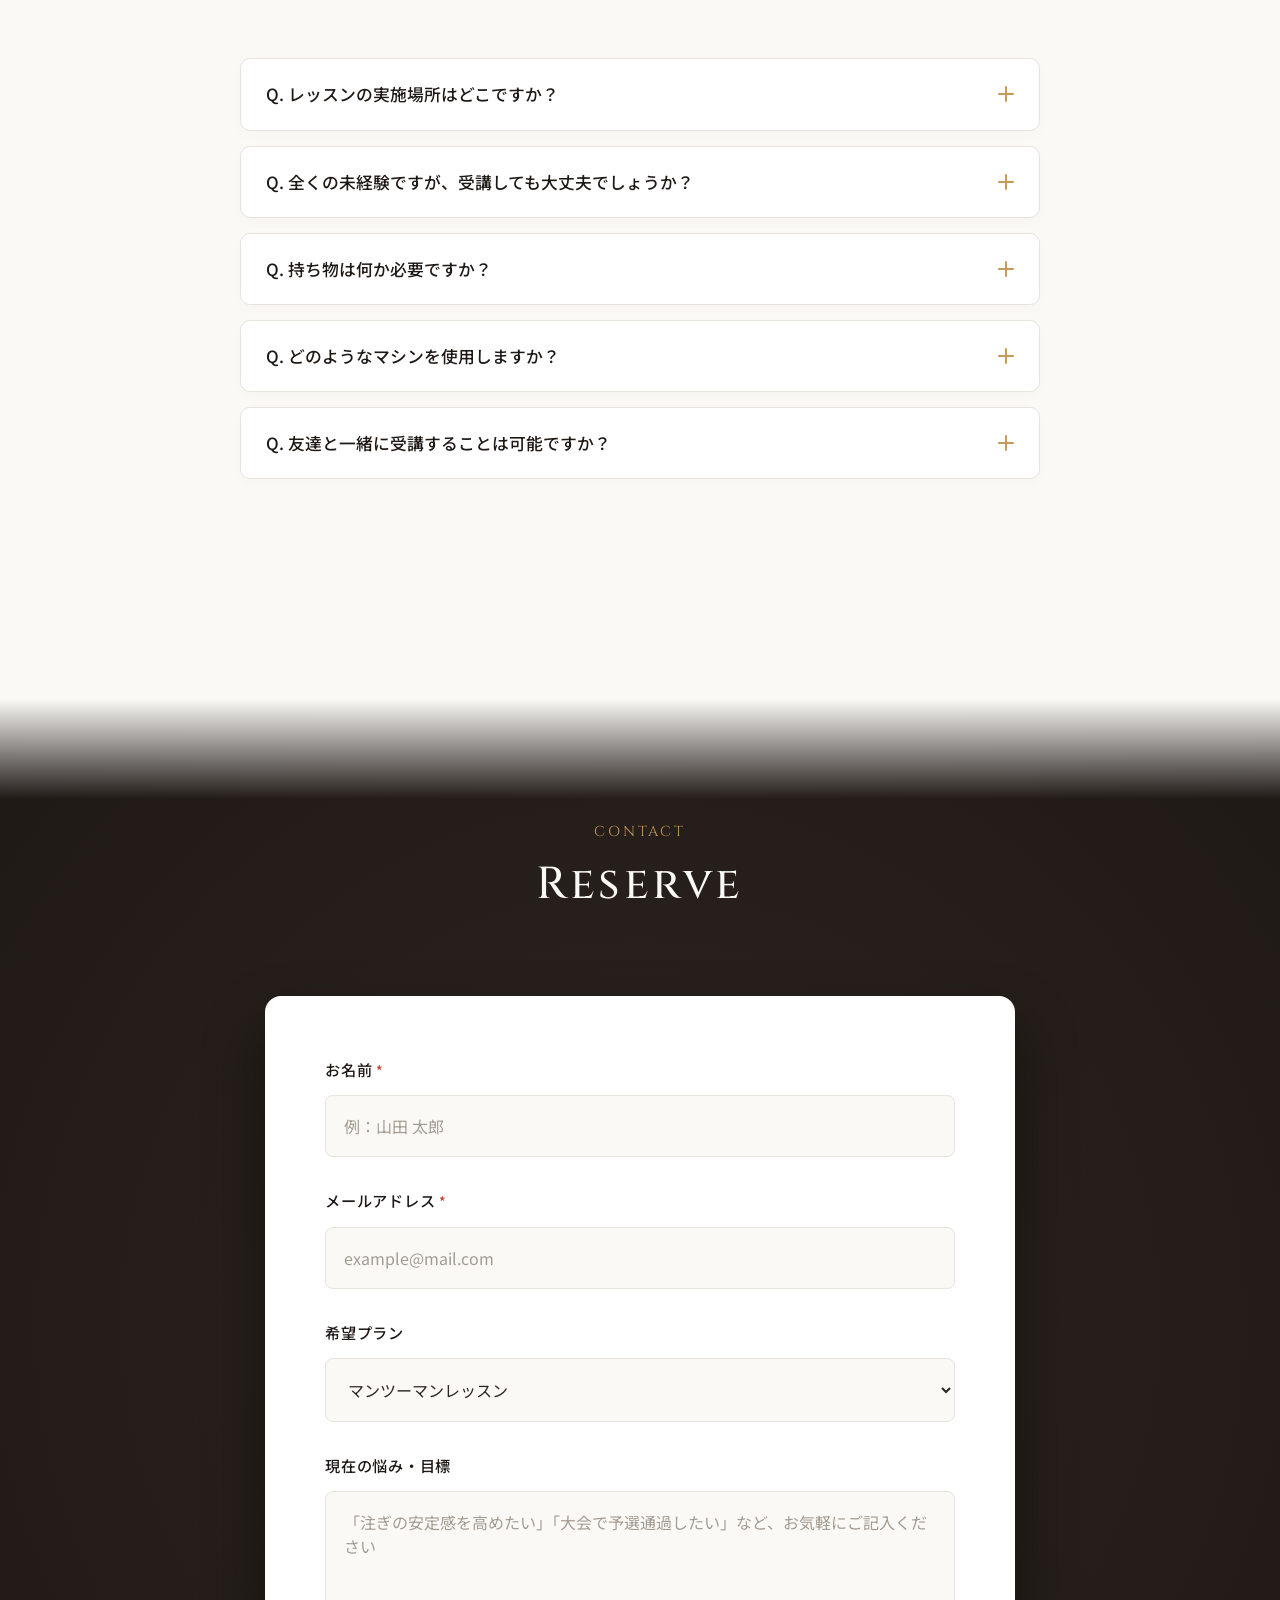
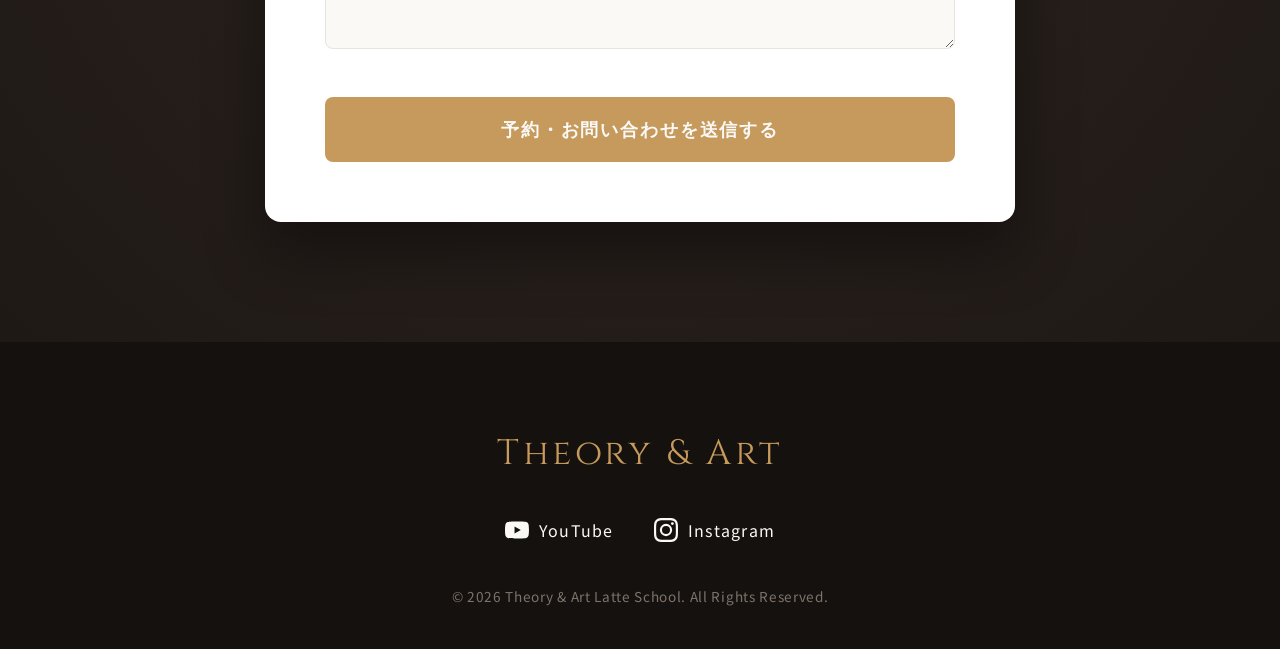
==== commit 9b7c9d92: "ここに修正内容のメモ（例: デザインの調整、文言の修正など）" ====
--- a/index.html
+++ b/index.html
@@ -54,934 +54,9 @@
     <link rel="preconnect" href="https://fonts.googleapis.com">
     <link rel="preconnect" href="https://fonts.gstatic.com" crossorigin>
     <link
-        href="https://fonts.googleapis.com/css2?family=Cinzel:wght@400;500;600&family=Noto+Sans+JP:wght@300;400;500&family=Noto+Serif+JP:wght@400;500;600&display=swap"
+        href="https://fonts.googleapis.com/css2?family=Cinzel:wght@400;500;600&family=Noto+Sans+JP:wght@300;400;500&family=Noto+Serif+JP:wght@400;500;600&display=swap&font-display=swap"
         rel="stylesheet">
-    <style>
-        :root {
-            /* カラーパレット */
-            --primary: #1F1916;
-            /* ディープエスプレッソ */
-            --secondary: #2C241F;
-            /* 少し明るいコーヒー */
-            --accent: #C59A5C;
-            /* ラテ・ゴールド */
-            --accent-hover: #D8B17A;
-            --accent-light: #EBD8B8;
-            --bg-main: #FAF9F6;
-            /* クリーンなクリーム色 */
-            --bg-card: #FFFFFF;
-            --text-dark: #2C241F;
-            --text-light: #FAF9F6;
-            --text-gray: #7D736A;
-            --border: #E8E3DD;
-        }
-
-        * {
-            margin: 0;
-            padding: 0;
-            box-sizing: border-box;
-        }
-
-        body {
-            font-family: 'Noto Sans JP', sans-serif;
-            background-color: var(--bg-main);
-            color: var(--text-dark);
-            line-height: 1.8;
-            -webkit-font-smoothing: antialiased;
-        }
-
-        /* 見出し用のフォント設定 */
-        h1,
-        h2,
-        h3,
-        h4,
-        .serif {
-            font-family: 'Noto Serif JP', serif;
-        }
-
-        .cinzel {
-            font-family: 'Cinzel', serif;
-        }
-
-        /* --- ナビゲーション --- */
-        #site-nav {
-            position: fixed;
-            top: 0;
-            left: 0;
-            width: 100%;
-            z-index: 100;
-            padding: 0 20px;
-            background: transparent;
-            transition: background 0.4s, box-shadow 0.4s;
-        }
-
-        #site-nav.scrolled {
-            background: rgba(31, 25, 22, 0.96);
-            backdrop-filter: blur(10px);
-            box-shadow: 0 2px 20px rgba(0,0,0,0.3);
-        }
-
-        .nav-inner {
-            max-width: 1100px;
-            margin: 0 auto;
-            display: flex;
-            align-items: center;
-            justify-content: space-between;
-            height: 64px;
-        }
-
-        .nav-logo {
-            color: var(--accent);
-            font-size: 1.2rem;
-            letter-spacing: 0.1em;
-            opacity: 0;
-            transition: opacity 0.4s;
-        }
-
-        #site-nav.scrolled .nav-logo {
-            opacity: 1;
-        }
-
-        .nav-links {
-            display: flex;
-            align-items: center;
-            gap: 32px;
-            list-style: none;
-        }
-
-        .nav-links a {
-            color: rgba(250, 249, 246, 0.85);
-            text-decoration: none;
-            font-size: 0.85rem;
-            letter-spacing: 0.1em;
-            transition: color 0.3s;
-        }
-
-        .nav-links a:hover {
-            color: var(--accent);
-        }
-
-        .nav-links .nav-cta {
-            background: var(--accent);
-            color: var(--text-light);
-            padding: 10px 22px;
-            border-radius: 6px;
-            font-weight: 600;
-        }
-
-        .nav-links .nav-cta:hover {
-            background: var(--accent-hover);
-            color: var(--text-light);
-        }
-
-        .nav-hamburger {
-            display: none;
-            flex-direction: column;
-            gap: 5px;
-            background: none;
-            border: none;
-            cursor: pointer;
-            padding: 4px;
-        }
-
-        .nav-hamburger span {
-            display: block;
-            width: 24px;
-            height: 2px;
-            background: var(--accent);
-            transition: all 0.3s;
-        }
-
-        @media (max-width: 768px) {
-            .nav-links {
-                display: none;
-                position: absolute;
-                top: 64px;
-                left: 0;
-                width: 100%;
-                flex-direction: column;
-                gap: 0;
-                background: rgba(31, 25, 22, 0.98);
-                padding: 20px 0;
-            }
-
-            .nav-links.open {
-                display: flex;
-            }
-
-            .nav-links li {
-                width: 100%;
-                text-align: center;
-            }
-
-            .nav-links a {
-                display: block;
-                padding: 14px 20px;
-                font-size: 1rem;
-            }
-
-            .nav-hamburger {
-                display: flex;
-            }
-        }
-
-        /* --- 中間CTA --- */
-        .inline-cta {
-            text-align: center;
-            margin-top: 50px;
-        }
-
-        .inline-btn {
-            display: inline-block;
-            background-color: var(--accent);
-            color: var(--text-light);
-            padding: 16px 40px;
-            border-radius: 8px;
-            text-decoration: none;
-            font-size: 1.05rem;
-            font-weight: 600;
-            letter-spacing: 0.1em;
-            transition: all 0.4s cubic-bezier(0.2, 0.8, 0.2, 1);
-        }
-
-        .inline-btn:hover {
-            background-color: var(--accent-hover);
-            transform: translateY(-3px);
-            box-shadow: 0 10px 25px rgba(197, 154, 92, 0.35);
-        }
-
-        /* --- スクロールアニメーション用クラス --- */
-        .fade-up {
-            opacity: 0;
-            transform: translateY(30px);
-            transition: opacity 0.8s cubic-bezier(0.2, 0.8, 0.2, 1), transform 0.8s cubic-bezier(0.2, 0.8, 0.2, 1);
-        }
-
-        .fade-up.visible {
-            opacity: 1;
-            transform: translateY(0);
-        }
-
-        .delay-1 {
-            transition-delay: 0.1s;
-        }
-
-        .delay-2 {
-            transition-delay: 0.3s;
-        }
-
-        /* --- ヒーローセクション --- */
-        header {
-            position: relative;
-            /* ダークなシネマティック画像とグラデーションのオーバーレイ */
-            background: linear-gradient(rgba(31, 25, 22, 0.85), rgba(31, 25, 22, 0.98)),
-                url('./images/pagetop.PNG') 35% 55% / cover;
-            color: var(--text-light);
-            min-height: 90vh;
-            display: flex;
-            flex-direction: column;
-            justify-content: center;
-            align-items: center;
-            text-align: center;
-            padding: 0 20px;
-        }
-
-        header::after {
-            content: '';
-            position: absolute;
-            bottom: 0;
-            left: 0;
-            width: 100%;
-            height: 120px;
-            background: linear-gradient(to bottom, transparent, var(--bg-main));
-        }
-
-        .hero-content {
-            position: relative;
-            z-index: 2;
-            max-width: 800px;
-            animation: fadeInDown 1.2s cubic-bezier(0.2, 0.8, 0.2, 1) forwards;
-        }
-
-        @keyframes fadeInDown {
-            from {
-                opacity: 0;
-                transform: translateY(-30px);
-            }
-
-            to {
-                opacity: 1;
-                transform: translateY(0);
-            }
-        }
-
-        .hero-title {
-            font-size: clamp(3rem, 8vw, 6rem);
-            letter-spacing: 0.12em;
-            margin-bottom: 25px;
-            color: var(--accent);
-            text-shadow: 0 4px 20px rgba(0, 0, 0, 0.5);
-            font-weight: 500;
-            white-space: nowrap;
-        }
-
-        .hero-subtitle {
-            font-size: clamp(1rem, 3vw, 1.3rem);
-            font-weight: 400;
-            letter-spacing: 0.08em;
-            margin-bottom: 40px;
-            color: rgba(250, 249, 246, 0.9);
-            line-height: 2;
-        }
-
-        .hero-btn {
-            display: inline-block;
-            background-color: var(--accent);
-            color: var(--text-light);
-            padding: 18px 45px;
-            border-radius: 8px;
-            text-decoration: none;
-            font-size: 1.15rem;
-            font-weight: 600;
-            letter-spacing: 0.1em;
-            transition: all 0.4s cubic-bezier(0.2, 0.8, 0.2, 1);
-            opacity: 0;
-            animation: fadeInDown 1.2s cubic-bezier(0.2, 0.8, 0.2, 1) forwards 0.3s;
-        }
-
-        .hero-btn:hover {
-            background-color: var(--accent-hover);
-            transform: translateY(-3px) !important;
-            box-shadow: 0 10px 25px rgba(197, 154, 92, 0.35);
-        }
-
-        .scroll-indicator {
-            position: absolute;
-            bottom: 40px;
-            left: 50%;
-            transform: translateX(-50%);
-            z-index: 2;
-            animation: bounce 2s infinite, fadeIn 2s forwards 1s;
-            opacity: 0;
-            color: var(--accent);
-            font-size: 0.8rem;
-            letter-spacing: 0.2em;
-            display: flex;
-            flex-direction: column;
-            align-items: center;
-            gap: 12px;
-        }
-
-        .scroll-indicator::after {
-            content: '';
-            width: 1px;
-            height: 50px;
-            background: linear-gradient(to bottom, var(--accent), transparent);
-        }
-
-        @keyframes bounce {
-
-            0%,
-            20%,
-            50%,
-            80%,
-            100% {
-                transform: translateY(0) translateX(-50%);
-            }
-
-            40% {
-                transform: translateY(-15px) translateX(-50%);
-            }
-
-            60% {
-                transform: translateY(-7px) translateX(-50%);
-            }
-        }
-
-        @keyframes fadeIn {
-            to {
-                opacity: 1;
-            }
-        }
-
-        /* --- 共通レイアウト --- */
-        .container {
-            max-width: 1100px;
-            margin: 0 auto;
-            padding: 80px 20px;
-        }
-
-        section {
-            margin-bottom: 140px;
-        }
-
-        .section-header {
-            text-align: center;
-            margin-bottom: 70px;
-        }
-
-        .section-title {
-            font-size: 2.8rem;
-            color: var(--primary);
-            margin-bottom: 15px;
-            letter-spacing: 0.08em;
-            font-weight: 500;
-        }
-
-        .section-subtitle {
-            font-size: 0.9rem;
-            color: var(--accent);
-            letter-spacing: 0.2em;
-            text-transform: uppercase;
-            font-family: 'Cinzel', serif;
-        }
-
-        /* --- 実績セクション --- */
-        .hero-stats {
-            display: flex;
-            justify-content: space-around;
-            background: var(--bg-card);
-            padding: 50px 30px;
-            border-radius: 16px;
-            box-shadow: 0 20px 40px rgba(31, 25, 22, 0.05);
-            text-align: center;
-            margin-top: -120px;
-            position: relative;
-            z-index: 10;
-            border: 1px solid var(--border);
-        }
-
-        .stat-item h3 {
-            font-size: 2.5rem;
-            color: var(--primary);
-            margin-bottom: 5px;
-            font-weight: 600;
-        }
-
-        .stat-item p {
-            color: var(--text-gray);
-            font-size: 0.95rem;
-            font-weight: 500;
-            letter-spacing: 0.05em;
-        }
-
-        /* --- コンセプト --- */
-        .concept-text {
-            text-align: center;
-            max-width: 760px;
-            margin: 0 auto;
-            font-size: 1.15rem;
-            color: var(--text-dark);
-            line-height: 2.2;
-        }
-
-        .concept-text p {
-            margin-bottom: 30px;
-            letter-spacing: 0.05em;
-        }
-
-        .pain-point {
-            font-weight: 500;
-            color: var(--primary);
-            background: rgba(197, 154, 92, 0.08);
-            border-left: 4px solid var(--accent);
-            padding: 20px 25px;
-            border-radius: 0 12px 12px 0;
-            text-align: left;
-            display: inline-block;
-            margin-bottom: 40px !important;
-            line-height: 2;
-        }
-
-        .highlight {
-            color: var(--accent);
-            font-weight: 600;
-            font-size: 1.25rem;
-        }
-
-        /* --- サービスカード --- */
-        .service-grid {
-            display: grid;
-            grid-template-columns: repeat(auto-fit, minmax(320px, 1fr));
-            gap: 40px;
-        }
-
-        .service-card {
-            background: var(--bg-card);
-            padding: 60px 40px;
-            border-radius: 16px;
-            box-shadow: 0 10px 30px rgba(0, 0, 0, 0.03);
-            border: 1px solid var(--border);
-            transition: all 0.5s cubic-bezier(0.2, 0.8, 0.2, 1);
-            position: relative;
-            overflow: hidden;
-        }
-
-        .service-card::before {
-            content: '';
-            position: absolute;
-            top: 0;
-            left: 0;
-            width: 100%;
-            height: 4px;
-            background: var(--accent);
-            transform: scaleX(0);
-            transform-origin: left;
-            transition: transform 0.5s cubic-bezier(0.2, 0.8, 0.2, 1);
-        }
-
-        .service-card:hover {
-            transform: translateY(-12px);
-            box-shadow: 0 25px 50px rgba(31, 25, 22, 0.08);
-        }
-
-        .service-card:hover::before {
-            transform: scaleX(1);
-        }
-
-        .service-card h3 {
-            font-size: 1.5rem;
-            margin-bottom: 25px;
-            color: var(--primary);
-            display: flex;
-            align-items: center;
-            gap: 15px;
-        }
-
-        .service-card h3::before {
-            content: '';
-            display: block;
-            width: 40px;
-            height: 1px;
-            background: var(--accent);
-        }
-
-        .service-card p {
-            color: var(--text-gray);
-            font-size: 1rem;
-        }
-
-        /* --- 料金表 --- */
-        .pricing-wrapper {
-            background: var(--bg-card);
-            border-radius: 16px;
-            box-shadow: 0 15px 35px rgba(0, 0, 0, 0.04);
-            border: 1px solid var(--border);
-            overflow: hidden;
-        }
-
-        .price-table {
-            width: 100%;
-            border-collapse: collapse;
-        }
-
-        .price-table th,
-        .price-table td {
-            padding: 30px 40px;
-            text-align: left;
-            border-bottom: 1px solid var(--border);
-        }
-
-        .price-table tr:last-child th,
-        .price-table tr:last-child td {
-            border-bottom: none;
-        }
-
-        .price-table th {
-            background-color: var(--primary);
-            color: var(--text-light);
-            font-weight: 500;
-            letter-spacing: 0.1em;
-            width: 35%;
-        }
-
-        .price-table td:nth-child(2) {
-            color: var(--accent);
-            font-weight: 600;
-            font-size: 1.25rem;
-            width: 30%;
-        }
-
-        .price-table td:nth-child(3) {
-            color: var(--text-gray);
-            font-size: 0.95rem;
-        }
-
-        .price-table tr {
-            transition: background 0.3s;
-        }
-
-        .price-table tbody tr:hover {
-            background-color: rgba(232, 227, 221, 0.3);
-        }
-
-        /* --- Before/After --- */
-        .before-after {
-            display: grid;
-            grid-template-columns: repeat(auto-fit, minmax(300px, 1fr));
-            gap: 50px;
-            align-items: center;
-        }
-
-        .ba-item {
-            position: relative;
-            border-radius: 16px;
-            overflow: hidden;
-            box-shadow: 0 20px 40px rgba(0, 0, 0, 0.08);
-        }
-
-        .ba-item img {
-            width: 100%;
-            aspect-ratio: 1/1;
-            object-fit: cover;
-            display: block;
-            transition: transform 0.8s cubic-bezier(0.2, 0.8, 0.2, 1);
-        }
-
-        .ba-item:hover img {
-            transform: scale(1.08);
-        }
-
-        .ba-label {
-            position: absolute;
-            bottom: 25px;
-            left: 50%;
-            transform: translateX(-50%);
-            background: rgba(31, 25, 22, 0.85);
-            color: var(--accent-light);
-            padding: 10px 30px;
-            border-radius: 40px;
-            font-weight: 500;
-            letter-spacing: 0.1em;
-            backdrop-filter: blur(8px);
-            white-space: nowrap;
-            border: 1px solid rgba(197, 154, 92, 0.3);
-        }
-
-        /* --- 予約フォーム --- */
-        .booking-section {
-            background: var(--primary);
-            background-image: radial-gradient(circle at center, #2C241F 0%, #1F1916 100%);
-            color: var(--text-light);
-            padding: 120px 20px;
-            margin-bottom: 0;
-            position: relative;
-        }
-
-        .booking-section::before {
-            content: '';
-            position: absolute;
-            top: 0;
-            left: 0;
-            width: 100%;
-            height: 100px;
-            background: linear-gradient(to bottom, var(--bg-main), transparent);
-        }
-
-        .booking-section .section-title {
-            color: var(--text-light);
-        }
-
-        .booking-section .section-subtitle {
-            color: var(--accent);
-        }
-
-        .booking-wrapper {
-            max-width: 750px;
-            margin: 0 auto;
-        }
-
-        .booking-form {
-            background: var(--bg-card);
-            padding: 60px;
-            border-radius: 16px;
-            box-shadow: 0 30px 60px rgba(0, 0, 0, 0.4);
-            color: var(--text-dark);
-            position: relative;
-            z-index: 2;
-        }
-
-        .form-group {
-            margin-bottom: 30px;
-        }
-
-        label {
-            display: block;
-            margin-bottom: 12px;
-            font-weight: 500;
-            color: var(--primary);
-            font-size: 0.95rem;
-            letter-spacing: 0.05em;
-        }
-
-        input,
-        select,
-        textarea {
-            width: 100%;
-            padding: 18px;
-            border: 1px solid var(--border);
-            border-radius: 8px;
-            box-sizing: border-box;
-            font-size: 1rem;
-            font-family: inherit;
-            background-color: var(--bg-main);
-            transition: all 0.3s;
-            color: var(--text-dark);
-        }
-
-        input::placeholder,
-        textarea::placeholder {
-            color: #A39B92;
-        }
-
-        input:focus,
-        select:focus,
-        textarea:focus {
-            outline: none;
-            border-color: var(--accent);
-            box-shadow: 0 0 0 4px rgba(197, 154, 92, 0.15);
-            background-color: #FFF;
-        }
-
-        .submit-btn {
-            background-color: var(--accent);
-            color: var(--text-light);
-            padding: 20px;
-            border: none;
-            border-radius: 8px;
-            cursor: pointer;
-            font-size: 1.15rem;
-            font-weight: 600;
-            width: 100%;
-            transition: all 0.4s cubic-bezier(0.2, 0.8, 0.2, 1);
-            letter-spacing: 0.1em;
-            margin-top: 10px;
-        }
-
-        .submit-btn:hover {
-            background-color: var(--accent-hover);
-            transform: translateY(-3px);
-            box-shadow: 0 10px 25px rgba(197, 154, 92, 0.35);
-        }
-
-        /* --- フッター --- */
-        footer {
-            background: #15110E;
-            color: var(--text-gray);
-            text-align: center;
-            padding: 80px 20px 40px;
-        }
-
-        .footer-logo {
-            font-size: 2.2rem;
-            color: var(--accent);
-            margin-bottom: 30px;
-            letter-spacing: 0.1em;
-        }
-
-        .sns-links {
-            margin-bottom: 40px;
-            display: flex;
-            justify-content: center;
-            gap: 40px;
-        }
-
-        .sns-links a {
-            color: var(--text-light);
-            text-decoration: none;
-            font-size: 1rem;
-            letter-spacing: 0.08em;
-            transition: color 0.3s;
-            display: flex;
-            align-items: center;
-            gap: 10px;
-        }
-
-        .sns-links a:hover {
-            color: var(--accent);
-        }
-
-        footer p {
-            font-size: 0.85rem;
-            letter-spacing: 0.05em;
-        }
-
-        .price-notes {
-            text-align: right;
-            margin-top: 15px;
-            font-size: 0.95rem;
-            color: var(--text-gray);
-        }
-
-        .price-notes p {
-            margin-bottom: 5px;
-        }
-
-        /* --- FAQ --- */
-        .faq-container {
-            max-width: 800px;
-            margin: 0 auto;
-            display: flex;
-            flex-direction: column;
-            gap: 15px;
-        }
-
-        .faq-item {
-            background: var(--bg-card);
-            border: 1px solid var(--border);
-            border-radius: 10px;
-            overflow: hidden;
-            box-shadow: 0 4px 15px rgba(0, 0, 0, 0.02);
-        }
-
-        .faq-question {
-            padding: 20px 25px;
-            cursor: pointer;
-            display: flex;
-            justify-content: space-between;
-            align-items: center;
-            font-weight: 500;
-            color: var(--primary);
-            transition: background 0.3s;
-        }
-
-        .faq-question:hover {
-            background: rgba(197, 154, 92, 0.05);
-        }
-
-        .faq-question span {
-            font-size: 1.05rem;
-            padding-right: 20px;
-        }
-
-        .faq-question .icon {
-            position: relative;
-            width: 16px;
-            height: 16px;
-            flex-shrink: 0;
-        }
-
-        .faq-question .icon::before,
-        .faq-question .icon::after {
-            content: '';
-            position: absolute;
-            background: var(--accent);
-            border-radius: 2px;
-            transition: transform 0.3s ease;
-        }
-
-        .faq-question .icon::before {
-            top: 7px;
-            left: 0;
-            width: 16px;
-            height: 2px;
-        }
-
-        .faq-question .icon::after {
-            top: 0;
-            left: 7px;
-            width: 2px;
-            height: 16px;
-        }
-
-        .faq-item.active .faq-question .icon::after {
-            transform: rotate(90deg);
-        }
-
-        .faq-answer {
-            max-height: 0;
-            overflow: hidden;
-            transition: max-height 0.4s ease, opacity 0.4s ease;
-            background: var(--bg-main);
-            opacity: 0;
-        }
-
-        .faq-item.active .faq-answer {
-            max-height: 300px;
-            opacity: 1;
-            border-top: 1px dashed var(--border);
-        }
-
-        .faq-answer p {
-            color: var(--text-gray);
-            font-size: 0.95rem;
-            margin: 0;
-            line-height: 1.8;
-            padding: 20px 25px;
-        }
-
-        /* --- レスポンシブ --- */
-        @media (max-width: 768px) {
-            .br-pc {
-                display: none;
-            }
-
-            .concept-text {
-                text-align: left;
-            }
-
-            .hero-title {
-                font-size: clamp(2rem, 11vw, 2.8rem);
-                white-space: nowrap;
-            }
-
-            .hero-stats {
-                flex-direction: column;
-                gap: 40px;
-                padding: 40px 20px;
-                margin-top: -60px;
-            }
-
-            .stat-item h3 {
-                font-size: 2.2rem;
-            }
-
-            .service-card h3 {
-                font-size: 1.25rem;
-            }
-
-            .service-card h3::before {
-                width: 25px;
-                margin-right: 10px;
-            }
-
-            .price-notes {
-                text-align: left;
-                padding-left: 1em;
-                text-indent: -1em;
-            }
-
-            .price-table th,
-            .price-table td {
-                padding: 20px 15px;
-                display: block;
-                width: 100%;
-            }
-
-            .price-table tr {
-                display: block;
-                margin-bottom: 20px;
-                border: 1px solid var(--border);
-                border-radius: 8px;
-            }
-
-            .price-table th {
-                border-bottom: 1px solid var(--border);
-            }
-
-            .booking-form {
-                padding: 40px 25px;
-            }
-
-            .container {
-                padding: 60px 20px;
-            }
-
-            section {
-                margin-bottom: 100px;
-            }
-        }
-    </style>
+    <link rel="stylesheet" href="./css/style.css">
 </head>
 
 <body>
@@ -1077,39 +152,33 @@
                 <table class="price-table">
                     <thead>
                         <tr>
-                            <th>プラン</th>
-                            <th>料金 (税込)</th>
-                            <th>備考</th>
+                            <th scope="col">プラン</th>
+                            <th scope="col">料金 (税込)</th>
+                            <th scope="col">備考</th>
                         </tr>
                     </thead>
                     <tbody>
                         <tr>
                             <td>マンツーマンレッスン</td>
-                            <td style="white-space: nowrap;">¥6,000 <span
-                                    style="font-size: 0.85rem; font-weight: normal; color: var(--text-gray);">/
-                                    90分</span></td>
+                            <td>¥6,000 <span class="price-unit">/ 90分</span></td>
                             <td>指定スペース（天王寺・中崎町）での実施</td>
                         </tr>
                         <tr>
                             <td>出張レッスン</td>
-                            <td style="white-space: nowrap;">¥8,000 <span
-                                    style="font-size: 0.85rem; font-weight: normal; color: var(--text-gray);">/
-                                    90分</span></td>
+                            <td>¥8,000 <span class="price-unit">/ 90分</span></td>
                             <td>出張費込み（大阪府内に限る）</td>
                         </tr>
                         <tr>
                             <td>
                                 マンスリーサブスク
-                                <span style="display: block; font-size: 0.85rem; color: var(--accent); font-weight: 600; margin-top: 4px; letter-spacing: 0.05em;">通常 ¥24,000 → ¥4,000 お得</span>
+                                <span class="price-note">通常 ¥24,000 → ¥4,000 お得</span>
                             </td>
-                            <td style="white-space: nowrap;">¥20,000 <span
-                                    style="font-size: 0.85rem; font-weight: normal; color: var(--text-gray);">/ 月</span>
-                            </td>
+                            <td>¥20,000 <span class="price-unit">/ 月</span></td>
                             <td>90分 × 4回通える集中プラン</td>
                         </tr>
                         <tr>
                             <td>集団講習・店舗研修</td>
-                            <td style="color: var(--text-dark);">要相談</td>
+                            <td class="price-consultation">要相談</td>
                             <td>人数・時間・内容に応じます</td>
                         </tr>
                     </tbody>
@@ -1131,11 +200,17 @@
             </div>
             <div class="before-after">
                 <div class="ba-item">
-                    <img src="./images/bf_before_1.JPG" alt="受講前">
+                    <img src="./images/bf_before_1.JPG"
+                         alt="受講前のラテアート：ハートの形が崩れ、模様の境界がぼやけている状態"
+                         loading="lazy"
+                         width="600" height="600">
                     <p class="ba-label">Before</p>
                 </div>
                 <div class="ba-item delay-1">
-                    <img src="./images/bf_after_1.jpg" alt="受講後">
+                    <img src="./images/bf_after_1.jpg"
+                         alt="1ヶ月受講後のラテアート：ハートの輪郭がくっきりと整い、左右対称に描けている状態"
+                         loading="lazy"
+                         width="600" height="600">
                     <p class="ba-label">After (1ヶ月受講後)</p>
                 </div>
             </div>
@@ -1144,13 +219,13 @@
         <section id="faq" class="fade-up">
             <div class="section-header">
                 <p class="section-subtitle">FAQ</p>
-                <h2 class="section-title cinzel">Q&A</h2>
+                <h2 class="section-title cinzel">Q&amp;A</h2>
             </div>
             <div class="faq-container">
                 <div class="faq-item">
-                    <div class="faq-question">
+                    <div class="faq-question" role="button" tabindex="0" aria-expanded="false">
                         <span>Q. レッスンの実施場所はどこですか？</span>
-                        <div class="icon"></div>
+                        <div class="icon" aria-hidden="true"></div>
                     </div>
                     <div class="faq-answer">
                         <p>A.
@@ -1159,27 +234,27 @@
                     </div>
                 </div>
                 <div class="faq-item">
-                    <div class="faq-question">
+                    <div class="faq-question" role="button" tabindex="0" aria-expanded="false">
                         <span>Q. 全くの未経験ですが、受講しても大丈夫でしょうか？</span>
-                        <div class="icon"></div>
+                        <div class="icon" aria-hidden="true"></div>
                     </div>
                     <div class="faq-answer">
                         <p>A. もちろん大丈夫です。未経験の方にはマシンの触り方やミルクのスチームの基礎から丁寧にお伝えします。むしろ変な癖がついていない分、上達が早い方も多いです。</p>
                     </div>
                 </div>
                 <div class="faq-item">
-                    <div class="faq-question">
+                    <div class="faq-question" role="button" tabindex="0" aria-expanded="false">
                         <span>Q. 持ち物は何か必要ですか？</span>
-                        <div class="icon"></div>
+                        <div class="icon" aria-hidden="true"></div>
                     </div>
                     <div class="faq-answer">
                         <p>A. 基本的に必要な道具（ピッチャー、カップ等）はすべてこちらでご用意しております。もし普段お使いで慣れているピッチャーがあれば、ぜひご持参ください。</p>
                     </div>
                 </div>
                 <div class="faq-item">
-                    <div class="faq-question">
+                    <div class="faq-question" role="button" tabindex="0" aria-expanded="false">
                         <span>Q. どのようなマシンを使用しますか？</span>
-                        <div class="icon"></div>
+                        <div class="icon" aria-hidden="true"></div>
                     </div>
                     <div class="faq-answer">
                         <p>A. 各スペース（天王寺・中崎町）では業務用エスプレッソマシンを使用します。出張レッスンの場合は、店舗様がお使いのマシンのスチーム圧などの特性に合わせて注ぎ方やスチームを指導いたします。
@@ -1187,9 +262,9 @@
                     </div>
                 </div>
                 <div class="faq-item">
-                    <div class="faq-question">
+                    <div class="faq-question" role="button" tabindex="0" aria-expanded="false">
                         <span>Q. 友達と一緒に受講することは可能ですか？</span>
-                        <div class="icon"></div>
+                        <div class="icon" aria-hidden="true"></div>
                     </div>
                     <div class="faq-answer">
                         <p>A. はい、ペアでの受講も大歓迎です！ペア割などもございますので、お申し込み時の「現在の悩み・目標」欄にてその旨をお伝えください。</p>
@@ -1207,16 +282,20 @@
             </div>
             <div class="booking-wrapper">
                 <div class="booking-form">
-                    <form action="https://api.web3forms.com/submit" method="POST" id="contactForm">
+                    <form action="https://api.web3forms.com/submit" method="POST" id="contactForm" novalidate>
                         <input type="hidden" name="access_key" value="46906018-a220-4965-a0e1-a28a843ea4b1">
                         <input type="hidden" name="redirect" value="https://arttheory.github.io/homepage/thanks.html">
                         <div class="form-group">
-                            <label for="name">お名前</label>
-                            <input type="text" id="name" name="name" placeholder="例：山田 太郎" required>
+                            <label for="name">お名前<span class="required-mark" aria-hidden="true">*</span></label>
+                            <input type="text" id="name" name="name" placeholder="例：山田 太郎"
+                                   required autocomplete="name">
+                            <p class="field-error" id="name-error">お名前を入力してください。</p>
                         </div>
                         <div class="form-group">
-                            <label for="email">メールアドレス</label>
-                            <input type="email" id="email" name="email" placeholder="example@mail.com" required>
+                            <label for="email">メールアドレス<span class="required-mark" aria-hidden="true">*</span></label>
+                            <input type="email" id="email" name="email" placeholder="example@mail.com"
+                                   required autocomplete="email">
+                            <p class="field-error" id="email-error">有効なメールアドレスを入力してください。</p>
                         </div>
                         <div class="form-group">
                             <label for="plan">希望プラン</label>
@@ -1242,15 +321,15 @@
     <footer>
         <div class="footer-logo cinzel">Theory & Art</div>
         <div class="sns-links">
-            <a href="https://www.youtube.com/@onii_latteart" target="_blank">
-                <svg width="24" height="24" viewBox="0 0 24 24" fill="currentColor">
+            <a href="https://www.youtube.com/@onii_latteart" target="_blank" rel="noopener noreferrer">
+                <svg width="24" height="24" viewBox="0 0 24 24" fill="currentColor" aria-hidden="true">
                     <path
                         d="M23.498 6.186a3.016 3.016 0 0 0-2.122-2.136C19.505 3.545 12 3.545 12 3.545s-7.505 0-9.377.505A3.017 3.017 0 0 0 .502 6.186C0 8.07 0 12 0 12s0 3.93.502 5.814a3.016 3.016 0 0 0 2.122 2.136c1.871.505 9.376.505 9.376.505s7.505 0 9.377-.505a3.015 3.015 0 0 0 2.122-2.136C24 15.93 24 12 24 12s0-3.93-.502-5.814zM9.545 15.568V8.432L15.818 12l-6.273 3.568z" />
                 </svg>
                 YouTube
             </a>
-            <a href="https://www.instagram.com/onii_latteart/" target="_blank">
-                <svg width="24" height="24" viewBox="0 0 24 24" fill="currentColor">
+            <a href="https://www.instagram.com/onii_latteart/" target="_blank" rel="noopener noreferrer">
+                <svg width="24" height="24" viewBox="0 0 24 24" fill="currentColor" aria-hidden="true">
                     <path
                         d="M12 2.163c3.204 0 3.584.012 4.85.07 3.252.148 4.771 1.691 4.919 4.919.058 1.265.069 1.645.069 4.849 0 3.205-.012 3.584-.069 4.849-.149 3.225-1.664 4.771-4.919 4.919-1.266.058-1.644.07-4.85.07-3.204 0-3.584-.012-4.849-.07-3.26-.149-4.771-1.699-4.919-4.92-.058-1.265-.07-1.644-.07-4.849 0-3.204.013-3.583.07-4.849.149-3.227 1.664-4.771 4.919-4.919 1.266-.057 1.645-.069 4.849-.069zM12 0C8.741 0 8.333.014 7.053.072 2.695.272.273 2.69.073 7.052.014 8.333 0 8.741 0 12c0 3.259.014 3.668.072 4.948.2 4.358 2.618 6.78 6.98 6.98C8.333 23.986 8.741 24 12 24c3.259 0 3.668-.014 4.948-.072 4.354-.2 6.782-2.618 6.979-6.98.059-1.28.073-1.689.073-4.948 0-3.259-.014-3.667-.072-4.947-.196-4.354-2.617-6.78-6.979-6.98C15.668.014 15.259 0 12 0zm0 5.838a6.162 6.162 0 100 12.324 6.162 6.162 0 000-12.324zM12 16a4 4 0 110-8 4 4 0 010 8zm6.406-11.845a1.44 1.44 0 100 2.881 1.44 1.44 0 000-2.881z" />
                 </svg>
@@ -1262,58 +341,111 @@
 
     <script>
         document.addEventListener("DOMContentLoaded", () => {
+
             // ナビ：スクロールでスタイル変更
             const nav = document.getElementById('site-nav');
             window.addEventListener('scroll', () => {
                 nav.classList.toggle('scrolled', window.scrollY > 80);
-            });
+            }, { passive: true });
 
             // ナビ：ハンバーガーメニュー
             const hamburger = document.querySelector('.nav-hamburger');
             const navLinks = document.querySelector('.nav-links');
             hamburger.addEventListener('click', () => {
-                navLinks.classList.toggle('open');
+                const isOpen = navLinks.classList.toggle('open');
+                hamburger.setAttribute('aria-expanded', isOpen);
             });
 
             // ナビ：リンクをクリックしたらメニューを閉じる
             navLinks.querySelectorAll('a').forEach(a => {
-                a.addEventListener('click', () => navLinks.classList.remove('open'));
-            });
-        });
-    </script>
-    <script>
-        // スクロール時に要素をフェードインさせる
-        document.addEventListener("DOMContentLoaded", () => {
+                a.addEventListener('click', () => {
+                    navLinks.classList.remove('open');
+                    hamburger.setAttribute('aria-expanded', 'false');
+                });
+            });
+
+            // スクロールアニメーション
             const observer = new IntersectionObserver((entries) => {
                 entries.forEach(entry => {
                     if (entry.isIntersecting) {
                         entry.target.classList.add('visible');
                     }
                 });
-            }, {
-                threshold: 0.1,
-                rootMargin: "0px 0px -50px 0px"
-            });
-
-            const animatedElements = document.querySelectorAll('.fade-up');
-            animatedElements.forEach(el => {
-                observer.observe(el);
-            });
-
-            // FAQアコーディオン
-            const faqQuestions = document.querySelectorAll('.faq-question');
-            faqQuestions.forEach(question => {
-                question.addEventListener('click', () => {
+            }, { threshold: 0.1, rootMargin: "0px 0px -50px 0px" });
+
+            document.querySelectorAll('.fade-up').forEach(el => observer.observe(el));
+
+            // FAQアコーディオン（キーボード操作対応）
+            document.querySelectorAll('.faq-question').forEach(question => {
+                const toggle = () => {
                     const item = question.parentNode;
-                    // 他のアコーディオンを開いた時に閉じる場合は以下を有効化
-                    // document.querySelectorAll('.faq-item').forEach(otherItem => {
-                    //     if (otherItem !== item) otherItem.classList.remove('active');
-                    // });
-                    item.classList.toggle('active');
+                    const isActive = item.classList.toggle('active');
+                    question.setAttribute('aria-expanded', isActive);
+                };
+                question.addEventListener('click', toggle);
+                question.addEventListener('keydown', e => {
+                    if (e.key === 'Enter' || e.key === ' ') {
+                        e.preventDefault();
+                        toggle();
+                    }
                 });
             });
+
+            // フォームバリデーション
+            const form = document.getElementById('contactForm');
+            const nameInput  = document.getElementById('name');
+            const emailInput = document.getElementById('email');
+            const nameError  = document.getElementById('name-error');
+            const emailError = document.getElementById('email-error');
+
+            const showError = (input, errorEl) => {
+                input.setAttribute('aria-invalid', 'true');
+                errorEl.classList.add('visible');
+            };
+
+            const clearError = (input, errorEl) => {
+                input.removeAttribute('aria-invalid');
+                errorEl.classList.remove('visible');
+            };
+
+            nameInput.addEventListener('blur', () => {
+                nameInput.value.trim()
+                    ? clearError(nameInput, nameError)
+                    : showError(nameInput, nameError);
+            });
+
+            emailInput.addEventListener('blur', () => {
+                emailInput.validity.valid
+                    ? clearError(emailInput, emailError)
+                    : showError(emailInput, emailError);
+            });
+
+            form.addEventListener('submit', e => {
+                let valid = true;
+
+                if (!nameInput.value.trim()) {
+                    showError(nameInput, nameError);
+                    valid = false;
+                } else {
+                    clearError(nameInput, nameError);
+                }
+
+                if (!emailInput.validity.valid) {
+                    showError(emailInput, emailError);
+                    valid = false;
+                } else {
+                    clearError(emailInput, emailError);
+                }
+
+                if (!valid) {
+                    e.preventDefault();
+                    // 最初のエラー項目にフォーカス
+                    form.querySelector('[aria-invalid="true"]').focus();
+                }
+            });
+
         });
     </script>
 </body>
 
-</html>+</html>
--- a/css/style.css
+++ b/css/style.css
@@ -0,0 +1,973 @@
+/* =============================================
+   カラーパレット・共通変数
+   ============================================= */
+:root {
+    --primary:      #1F1916;
+    --secondary:    #2C241F;
+    --accent:       #C59A5C;
+    --accent-hover: #D8B17A;
+    --accent-light: #EBD8B8;
+    --bg-main:      #FAF9F6;
+    --bg-card:      #FFFFFF;
+    --text-dark:    #2C241F;
+    --text-light:   #FAF9F6;
+    --text-gray:    #7D736A;
+    --border:       #E8E3DD;
+}
+
+/* =============================================
+   リセット・基本
+   ============================================= */
+* {
+    margin: 0;
+    padding: 0;
+    box-sizing: border-box;
+}
+
+html {
+    scroll-behavior: smooth;
+}
+
+body {
+    font-family: 'Noto Sans JP', sans-serif;
+    background-color: var(--bg-main);
+    color: var(--text-dark);
+    line-height: 1.8;
+    -webkit-font-smoothing: antialiased;
+}
+
+h1, h2, h3, h4, .serif {
+    font-family: 'Noto Serif JP', serif;
+}
+
+.cinzel {
+    font-family: 'Cinzel', serif;
+}
+
+/* =============================================
+   ナビゲーション
+   ============================================= */
+#site-nav {
+    position: fixed;
+    top: 0;
+    left: 0;
+    width: 100%;
+    z-index: 100;
+    padding: 0 20px;
+    background: transparent;
+    transition: background 0.4s, box-shadow 0.4s;
+}
+
+#site-nav.scrolled {
+    background: rgba(31, 25, 22, 0.96);
+    backdrop-filter: blur(10px);
+    box-shadow: 0 2px 20px rgba(0, 0, 0, 0.3);
+}
+
+.nav-inner {
+    max-width: 1100px;
+    margin: 0 auto;
+    display: flex;
+    align-items: center;
+    justify-content: space-between;
+    height: 64px;
+}
+
+.nav-logo {
+    color: var(--accent);
+    font-size: 1.2rem;
+    letter-spacing: 0.1em;
+    opacity: 0;
+    transition: opacity 0.4s;
+}
+
+#site-nav.scrolled .nav-logo {
+    opacity: 1;
+}
+
+.nav-links {
+    display: flex;
+    align-items: center;
+    gap: 32px;
+    list-style: none;
+}
+
+.nav-links a {
+    color: rgba(250, 249, 246, 0.85);
+    text-decoration: none;
+    font-size: 0.85rem;
+    letter-spacing: 0.1em;
+    transition: color 0.3s;
+}
+
+.nav-links a:hover {
+    color: var(--accent);
+}
+
+.nav-links .nav-cta {
+    background: var(--accent);
+    color: var(--text-light);
+    padding: 10px 22px;
+    border-radius: 6px;
+    font-weight: 600;
+}
+
+.nav-links .nav-cta:hover {
+    background: var(--accent-hover);
+    color: var(--text-light);
+}
+
+.nav-hamburger {
+    display: none;
+    flex-direction: column;
+    gap: 5px;
+    background: none;
+    border: none;
+    cursor: pointer;
+    padding: 4px;
+}
+
+.nav-hamburger span {
+    display: block;
+    width: 24px;
+    height: 2px;
+    background: var(--accent);
+    transition: all 0.3s;
+}
+
+/* =============================================
+   スクロールアニメーション
+   ============================================= */
+.fade-up {
+    opacity: 0;
+    transform: translateY(30px);
+    transition: opacity 0.8s cubic-bezier(0.2, 0.8, 0.2, 1),
+                transform 0.8s cubic-bezier(0.2, 0.8, 0.2, 1);
+}
+
+.fade-up.visible {
+    opacity: 1;
+    transform: translateY(0);
+}
+
+.delay-1 { transition-delay: 0.1s; }
+.delay-2 { transition-delay: 0.3s; }
+
+/* =============================================
+   ヒーローセクション
+   ============================================= */
+header {
+    position: relative;
+    background: linear-gradient(rgba(31, 25, 22, 0.85), rgba(31, 25, 22, 0.98)),
+                url('../images/pagetop.PNG') 35% 55% / cover;
+    color: var(--text-light);
+    min-height: 90vh;
+    display: flex;
+    flex-direction: column;
+    justify-content: center;
+    align-items: center;
+    text-align: center;
+    padding: 0 20px;
+}
+
+header::after {
+    content: '';
+    position: absolute;
+    bottom: 0;
+    left: 0;
+    width: 100%;
+    height: 120px;
+    background: linear-gradient(to bottom, transparent, var(--bg-main));
+}
+
+.hero-content {
+    position: relative;
+    z-index: 2;
+    max-width: 800px;
+    animation: fadeInDown 1.2s cubic-bezier(0.2, 0.8, 0.2, 1) forwards;
+}
+
+@keyframes fadeInDown {
+    from { opacity: 0; transform: translateY(-30px); }
+    to   { opacity: 1; transform: translateY(0); }
+}
+
+.hero-title {
+    font-size: clamp(3rem, 8vw, 6rem);
+    letter-spacing: 0.12em;
+    margin-bottom: 25px;
+    color: var(--accent);
+    text-shadow: 0 4px 20px rgba(0, 0, 0, 0.5);
+    font-weight: 500;
+    white-space: nowrap;
+}
+
+.hero-subtitle {
+    font-size: clamp(1rem, 3vw, 1.3rem);
+    font-weight: 400;
+    letter-spacing: 0.08em;
+    margin-bottom: 40px;
+    color: rgba(250, 249, 246, 0.9);
+    line-height: 2;
+}
+
+.hero-btn {
+    display: inline-block;
+    background-color: var(--accent);
+    color: var(--text-light);
+    padding: 18px 45px;
+    border-radius: 8px;
+    text-decoration: none;
+    font-size: 1.15rem;
+    font-weight: 600;
+    letter-spacing: 0.1em;
+    transition: all 0.4s cubic-bezier(0.2, 0.8, 0.2, 1);
+    opacity: 0;
+    animation: fadeInDown 1.2s cubic-bezier(0.2, 0.8, 0.2, 1) forwards 0.3s;
+}
+
+.hero-btn:hover {
+    background-color: var(--accent-hover);
+    transform: translateY(-3px) !important;
+    box-shadow: 0 10px 25px rgba(197, 154, 92, 0.35);
+}
+
+.scroll-indicator {
+    position: absolute;
+    bottom: 40px;
+    left: 50%;
+    transform: translateX(-50%);
+    z-index: 2;
+    animation: bounce 2s infinite, fadeIn 2s forwards 1s;
+    opacity: 0;
+    color: var(--accent);
+    font-size: 0.8rem;
+    letter-spacing: 0.2em;
+    display: flex;
+    flex-direction: column;
+    align-items: center;
+    gap: 12px;
+}
+
+.scroll-indicator::after {
+    content: '';
+    width: 1px;
+    height: 50px;
+    background: linear-gradient(to bottom, var(--accent), transparent);
+}
+
+@keyframes bounce {
+    0%, 20%, 50%, 80%, 100% { transform: translateY(0) translateX(-50%); }
+    40% { transform: translateY(-15px) translateX(-50%); }
+    60% { transform: translateY(-7px) translateX(-50%); }
+}
+
+@keyframes fadeIn {
+    to { opacity: 1; }
+}
+
+/* =============================================
+   共通レイアウト
+   ============================================= */
+.container {
+    max-width: 1100px;
+    margin: 0 auto;
+    padding: 80px 20px;
+}
+
+section {
+    margin-bottom: 140px;
+}
+
+.section-header {
+    text-align: center;
+    margin-bottom: 70px;
+}
+
+.section-title {
+    font-size: 2.8rem;
+    color: var(--primary);
+    margin-bottom: 15px;
+    letter-spacing: 0.08em;
+    font-weight: 500;
+}
+
+.section-subtitle {
+    font-size: 0.9rem;
+    color: var(--accent);
+    letter-spacing: 0.2em;
+    text-transform: uppercase;
+    font-family: 'Cinzel', serif;
+}
+
+/* =============================================
+   実績セクション
+   ============================================= */
+.hero-stats {
+    display: flex;
+    justify-content: space-around;
+    background: var(--bg-card);
+    padding: 50px 30px;
+    border-radius: 16px;
+    box-shadow: 0 20px 40px rgba(31, 25, 22, 0.05);
+    text-align: center;
+    margin-top: -120px;
+    position: relative;
+    z-index: 10;
+    border: 1px solid var(--border);
+}
+
+.stat-item h3 {
+    font-size: 2.5rem;
+    color: var(--primary);
+    margin-bottom: 5px;
+    font-weight: 600;
+}
+
+.stat-item p {
+    color: var(--text-gray);
+    font-size: 0.95rem;
+    font-weight: 500;
+    letter-spacing: 0.05em;
+}
+
+/* =============================================
+   コンセプト
+   ============================================= */
+.concept-text {
+    text-align: center;
+    max-width: 760px;
+    margin: 0 auto;
+    font-size: 1.15rem;
+    color: var(--text-dark);
+    line-height: 2.2;
+}
+
+.concept-text p {
+    margin-bottom: 30px;
+    letter-spacing: 0.05em;
+}
+
+.pain-point {
+    font-weight: 500;
+    color: var(--primary);
+    background: rgba(197, 154, 92, 0.08);
+    border-left: 4px solid var(--accent);
+    padding: 20px 25px;
+    border-radius: 0 12px 12px 0;
+    text-align: left;
+    display: inline-block;
+    margin-bottom: 40px !important;
+    line-height: 2;
+}
+
+.highlight {
+    color: var(--accent);
+    font-weight: 600;
+    font-size: 1.25rem;
+}
+
+/* =============================================
+   中間CTA
+   ============================================= */
+.inline-cta {
+    text-align: center;
+    margin-top: 50px;
+}
+
+.inline-btn {
+    display: inline-block;
+    background-color: var(--accent);
+    color: var(--text-light);
+    padding: 16px 40px;
+    border-radius: 8px;
+    text-decoration: none;
+    font-size: 1.05rem;
+    font-weight: 600;
+    letter-spacing: 0.1em;
+    transition: all 0.4s cubic-bezier(0.2, 0.8, 0.2, 1);
+}
+
+.inline-btn:hover {
+    background-color: var(--accent-hover);
+    transform: translateY(-3px);
+    box-shadow: 0 10px 25px rgba(197, 154, 92, 0.35);
+}
+
+/* =============================================
+   サービスカード
+   ============================================= */
+.service-grid {
+    display: grid;
+    grid-template-columns: repeat(auto-fit, minmax(320px, 1fr));
+    gap: 40px;
+}
+
+.service-card {
+    background: var(--bg-card);
+    padding: 60px 40px;
+    border-radius: 16px;
+    box-shadow: 0 10px 30px rgba(0, 0, 0, 0.03);
+    border: 1px solid var(--border);
+    transition: all 0.5s cubic-bezier(0.2, 0.8, 0.2, 1);
+    position: relative;
+    overflow: hidden;
+}
+
+.service-card::before {
+    content: '';
+    position: absolute;
+    top: 0;
+    left: 0;
+    width: 100%;
+    height: 4px;
+    background: var(--accent);
+    transform: scaleX(0);
+    transform-origin: left;
+    transition: transform 0.5s cubic-bezier(0.2, 0.8, 0.2, 1);
+}
+
+.service-card:hover {
+    transform: translateY(-12px);
+    box-shadow: 0 25px 50px rgba(31, 25, 22, 0.08);
+}
+
+.service-card:hover::before {
+    transform: scaleX(1);
+}
+
+.service-card h3 {
+    font-size: 1.5rem;
+    margin-bottom: 25px;
+    color: var(--primary);
+    display: flex;
+    align-items: center;
+    gap: 15px;
+}
+
+.service-card h3::before {
+    content: '';
+    display: block;
+    width: 40px;
+    height: 1px;
+    background: var(--accent);
+}
+
+.service-card p {
+    color: var(--text-gray);
+    font-size: 1rem;
+}
+
+/* =============================================
+   料金表
+   ============================================= */
+.pricing-wrapper {
+    background: var(--bg-card);
+    border-radius: 16px;
+    box-shadow: 0 15px 35px rgba(0, 0, 0, 0.04);
+    border: 1px solid var(--border);
+    overflow: hidden;
+}
+
+.price-table {
+    width: 100%;
+    border-collapse: collapse;
+}
+
+.price-table th,
+.price-table td {
+    padding: 30px 40px;
+    text-align: left;
+    border-bottom: 1px solid var(--border);
+}
+
+.price-table tr:last-child th,
+.price-table tr:last-child td {
+    border-bottom: none;
+}
+
+.price-table th {
+    background-color: var(--primary);
+    color: var(--text-light);
+    font-weight: 500;
+    letter-spacing: 0.1em;
+    width: 35%;
+}
+
+.price-table td:nth-child(2) {
+    color: var(--accent);
+    font-weight: 600;
+    font-size: 1.25rem;
+    width: 30%;
+    white-space: nowrap;
+}
+
+.price-table .price-unit {
+    font-size: 0.85rem;
+    font-weight: normal;
+    color: var(--text-gray);
+}
+
+.price-table .price-note {
+    display: block;
+    font-size: 0.85rem;
+    color: var(--accent);
+    font-weight: 600;
+    margin-top: 4px;
+    letter-spacing: 0.05em;
+}
+
+.price-table .price-consultation {
+    color: var(--text-dark);
+}
+
+.price-table td:nth-child(3) {
+    color: var(--text-gray);
+    font-size: 0.95rem;
+}
+
+.price-table tr {
+    transition: background 0.3s;
+}
+
+.price-table tbody tr:hover {
+    background-color: rgba(232, 227, 221, 0.3);
+}
+
+.price-notes {
+    text-align: right;
+    margin-top: 15px;
+    font-size: 0.95rem;
+    color: var(--text-gray);
+}
+
+.price-notes p {
+    margin-bottom: 5px;
+}
+
+/* =============================================
+   Before / After
+   ============================================= */
+.before-after {
+    display: grid;
+    grid-template-columns: repeat(auto-fit, minmax(300px, 1fr));
+    gap: 50px;
+    align-items: center;
+}
+
+.ba-item {
+    position: relative;
+    border-radius: 16px;
+    overflow: hidden;
+    box-shadow: 0 20px 40px rgba(0, 0, 0, 0.08);
+}
+
+.ba-item img {
+    width: 100%;
+    aspect-ratio: 1 / 1;
+    object-fit: cover;
+    display: block;
+    transition: transform 0.8s cubic-bezier(0.2, 0.8, 0.2, 1);
+}
+
+.ba-item:hover img {
+    transform: scale(1.08);
+}
+
+.ba-label {
+    position: absolute;
+    bottom: 25px;
+    left: 50%;
+    transform: translateX(-50%);
+    background: rgba(31, 25, 22, 0.85);
+    color: var(--accent-light);
+    padding: 10px 30px;
+    border-radius: 40px;
+    font-weight: 500;
+    letter-spacing: 0.1em;
+    backdrop-filter: blur(8px);
+    white-space: nowrap;
+    border: 1px solid rgba(197, 154, 92, 0.3);
+}
+
+/* =============================================
+   FAQ
+   ============================================= */
+.faq-container {
+    max-width: 800px;
+    margin: 0 auto;
+    display: flex;
+    flex-direction: column;
+    gap: 15px;
+}
+
+.faq-item {
+    background: var(--bg-card);
+    border: 1px solid var(--border);
+    border-radius: 10px;
+    overflow: hidden;
+    box-shadow: 0 4px 15px rgba(0, 0, 0, 0.02);
+}
+
+.faq-question {
+    padding: 20px 25px;
+    cursor: pointer;
+    display: flex;
+    justify-content: space-between;
+    align-items: center;
+    font-weight: 500;
+    color: var(--primary);
+    transition: background 0.3s;
+}
+
+.faq-question:hover {
+    background: rgba(197, 154, 92, 0.05);
+}
+
+.faq-question span {
+    font-size: 1.05rem;
+    padding-right: 20px;
+}
+
+.faq-question .icon {
+    position: relative;
+    width: 16px;
+    height: 16px;
+    flex-shrink: 0;
+}
+
+.faq-question .icon::before,
+.faq-question .icon::after {
+    content: '';
+    position: absolute;
+    background: var(--accent);
+    border-radius: 2px;
+    transition: transform 0.3s ease;
+}
+
+.faq-question .icon::before {
+    top: 7px;
+    left: 0;
+    width: 16px;
+    height: 2px;
+}
+
+.faq-question .icon::after {
+    top: 0;
+    left: 7px;
+    width: 2px;
+    height: 16px;
+}
+
+.faq-item.active .faq-question .icon::after {
+    transform: rotate(90deg);
+}
+
+.faq-answer {
+    max-height: 0;
+    overflow: hidden;
+    transition: max-height 0.4s ease, opacity 0.4s ease;
+    background: var(--bg-main);
+    opacity: 0;
+}
+
+.faq-item.active .faq-answer {
+    max-height: 300px;
+    opacity: 1;
+    border-top: 1px dashed var(--border);
+}
+
+.faq-answer p {
+    color: var(--text-gray);
+    font-size: 0.95rem;
+    margin: 0;
+    line-height: 1.8;
+    padding: 20px 25px;
+}
+
+/* =============================================
+   予約フォーム
+   ============================================= */
+.booking-section {
+    background: var(--primary);
+    background-image: radial-gradient(circle at center, #2C241F 0%, #1F1916 100%);
+    color: var(--text-light);
+    padding: 120px 20px;
+    margin-bottom: 0;
+    position: relative;
+}
+
+.booking-section::before {
+    content: '';
+    position: absolute;
+    top: 0;
+    left: 0;
+    width: 100%;
+    height: 100px;
+    background: linear-gradient(to bottom, var(--bg-main), transparent);
+}
+
+.booking-section .section-title {
+    color: var(--text-light);
+}
+
+.booking-section .section-subtitle {
+    color: var(--accent);
+}
+
+.booking-wrapper {
+    max-width: 750px;
+    margin: 0 auto;
+}
+
+.booking-form {
+    background: var(--bg-card);
+    padding: 60px;
+    border-radius: 16px;
+    box-shadow: 0 30px 60px rgba(0, 0, 0, 0.4);
+    color: var(--text-dark);
+    position: relative;
+    z-index: 2;
+}
+
+.form-group {
+    margin-bottom: 30px;
+    position: relative;
+}
+
+label {
+    display: block;
+    margin-bottom: 12px;
+    font-weight: 500;
+    color: var(--primary);
+    font-size: 0.95rem;
+    letter-spacing: 0.05em;
+}
+
+.required-mark {
+    color: #C0392B;
+    margin-left: 4px;
+    font-size: 0.85rem;
+}
+
+input,
+select,
+textarea {
+    width: 100%;
+    padding: 18px;
+    border: 1px solid var(--border);
+    border-radius: 8px;
+    box-sizing: border-box;
+    font-size: 1rem;
+    font-family: inherit;
+    background-color: var(--bg-main);
+    transition: all 0.3s;
+    color: var(--text-dark);
+}
+
+input::placeholder,
+textarea::placeholder {
+    color: #A39B92;
+}
+
+input:focus,
+select:focus,
+textarea:focus {
+    outline: none;
+    border-color: var(--accent);
+    box-shadow: 0 0 0 4px rgba(197, 154, 92, 0.15);
+    background-color: #FFF;
+}
+
+input:invalid:not(:placeholder-shown),
+input:user-invalid {
+    border-color: #C0392B;
+    box-shadow: 0 0 0 4px rgba(192, 57, 43, 0.1);
+}
+
+.field-error {
+    display: none;
+    color: #C0392B;
+    font-size: 0.85rem;
+    margin-top: 8px;
+}
+
+.field-error.visible {
+    display: block;
+}
+
+.submit-btn {
+    background-color: var(--accent);
+    color: var(--text-light);
+    padding: 20px;
+    border: none;
+    border-radius: 8px;
+    cursor: pointer;
+    font-size: 1.15rem;
+    font-weight: 600;
+    width: 100%;
+    transition: all 0.4s cubic-bezier(0.2, 0.8, 0.2, 1);
+    letter-spacing: 0.1em;
+    margin-top: 10px;
+}
+
+.submit-btn:hover {
+    background-color: var(--accent-hover);
+    transform: translateY(-3px);
+    box-shadow: 0 10px 25px rgba(197, 154, 92, 0.35);
+}
+
+.submit-btn:disabled {
+    opacity: 0.6;
+    cursor: not-allowed;
+    transform: none;
+}
+
+/* =============================================
+   フッター
+   ============================================= */
+footer {
+    background: #15110E;
+    color: var(--text-gray);
+    text-align: center;
+    padding: 80px 20px 40px;
+}
+
+.footer-logo {
+    font-size: 2.2rem;
+    color: var(--accent);
+    margin-bottom: 30px;
+    letter-spacing: 0.1em;
+}
+
+.sns-links {
+    margin-bottom: 40px;
+    display: flex;
+    justify-content: center;
+    gap: 40px;
+}
+
+.sns-links a {
+    color: var(--text-light);
+    text-decoration: none;
+    font-size: 1rem;
+    letter-spacing: 0.08em;
+    transition: color 0.3s;
+    display: flex;
+    align-items: center;
+    gap: 10px;
+}
+
+.sns-links a:hover {
+    color: var(--accent);
+}
+
+footer p {
+    font-size: 0.85rem;
+    letter-spacing: 0.05em;
+}
+
+/* =============================================
+   レスポンシブ
+   ============================================= */
+@media (max-width: 768px) {
+    .br-pc {
+        display: none;
+    }
+
+    .concept-text {
+        text-align: left;
+    }
+
+    .hero-title {
+        font-size: clamp(2rem, 11vw, 2.8rem);
+        white-space: nowrap;
+    }
+
+    .hero-stats {
+        flex-direction: column;
+        gap: 40px;
+        padding: 40px 20px;
+        margin-top: -60px;
+    }
+
+    .stat-item h3 {
+        font-size: 2.2rem;
+    }
+
+    .service-card h3 {
+        font-size: 1.25rem;
+    }
+
+    .service-card h3::before {
+        width: 25px;
+        margin-right: 10px;
+    }
+
+    .price-notes {
+        text-align: left;
+        padding-left: 1em;
+        text-indent: -1em;
+    }
+
+    .price-table th,
+    .price-table td {
+        padding: 20px 15px;
+        display: block;
+        width: 100%;
+    }
+
+    .price-table tr {
+        display: block;
+        margin-bottom: 20px;
+        border: 1px solid var(--border);
+        border-radius: 8px;
+    }
+
+    .price-table th {
+        border-bottom: 1px solid var(--border);
+    }
+
+    .booking-form {
+        padding: 40px 25px;
+    }
+
+    .container {
+        padding: 60px 20px;
+    }
+
+    section {
+        margin-bottom: 100px;
+    }
+
+    .nav-links {
+        display: none;
+        position: absolute;
+        top: 64px;
+        left: 0;
+        width: 100%;
+        flex-direction: column;
+        gap: 0;
+        background: rgba(31, 25, 22, 0.98);
+        padding: 20px 0;
+    }
+
+    .nav-links.open {
+        display: flex;
+    }
+
+    .nav-links li {
+        width: 100%;
+        text-align: center;
+    }
+
+    .nav-links a {
+        display: block;
+        padding: 14px 20px;
+        font-size: 1rem;
+    }
+
+    .nav-hamburger {
+        display: flex;
+    }
+}
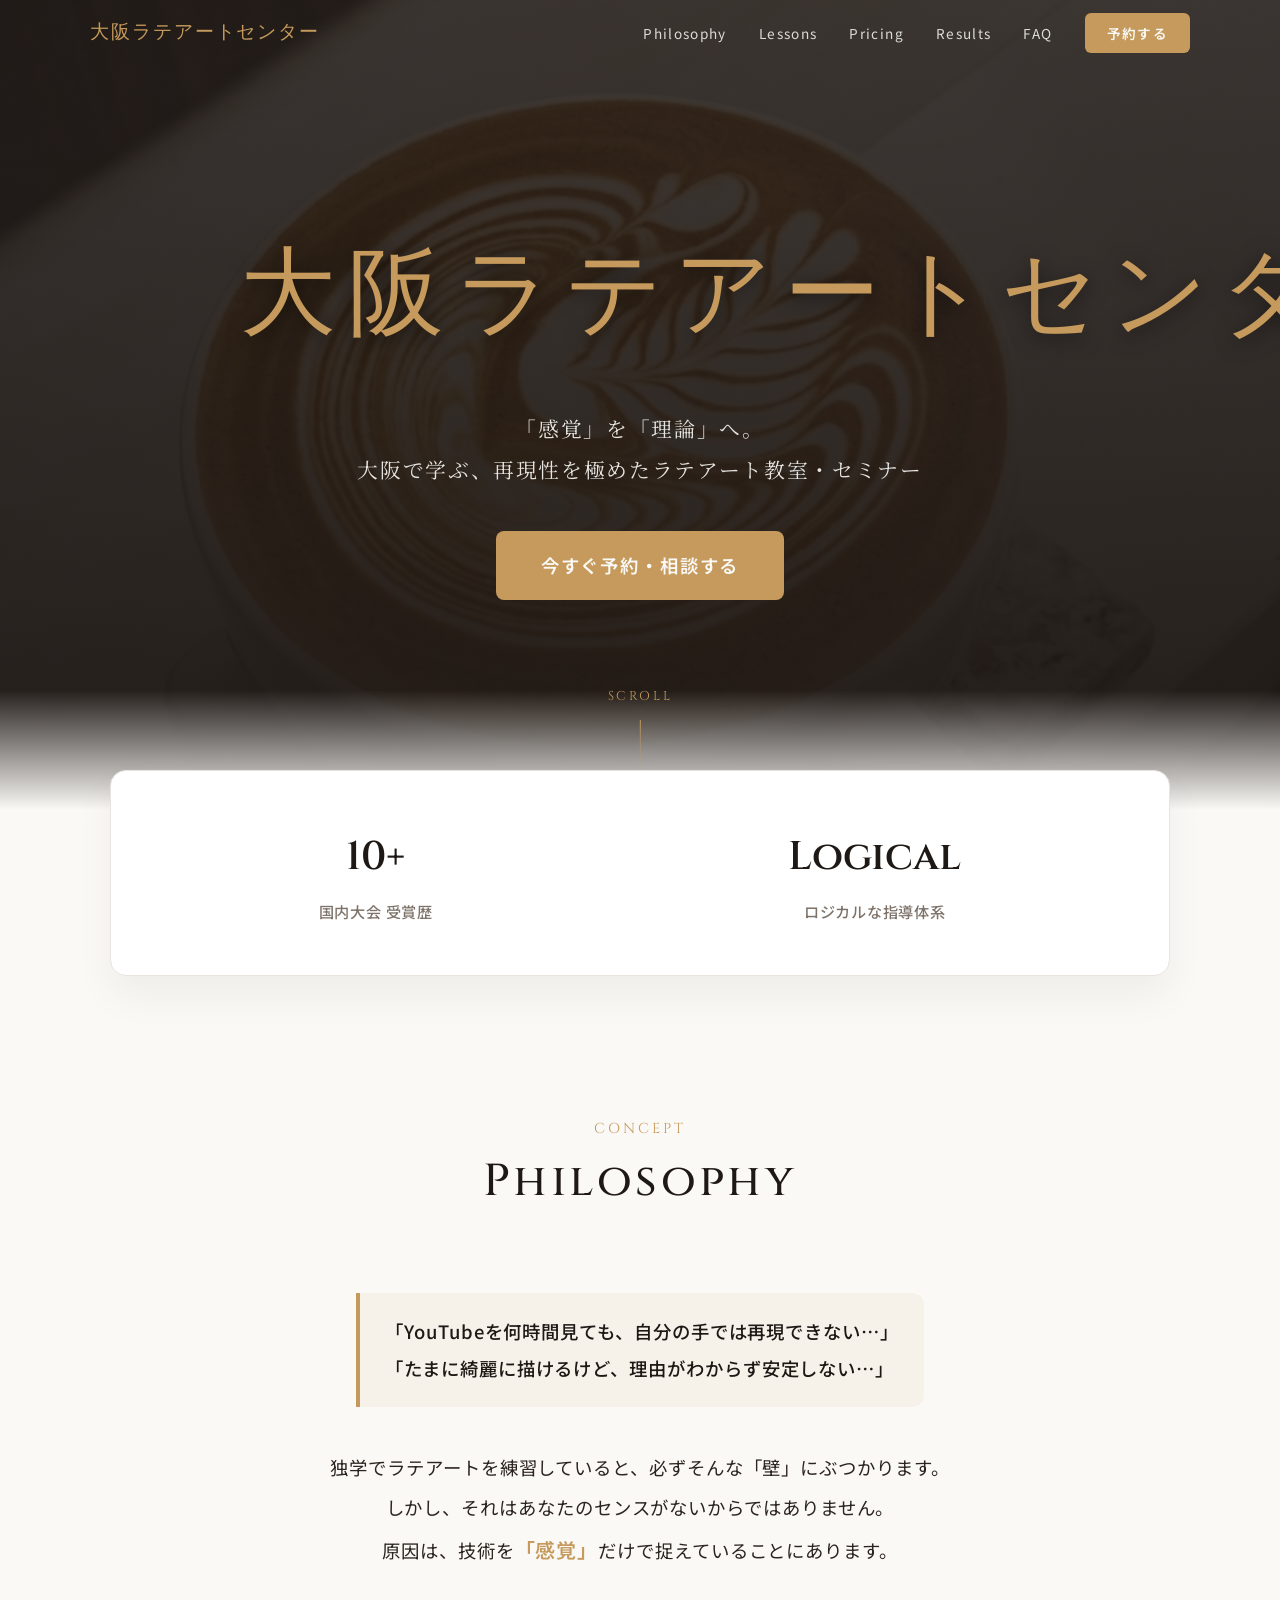
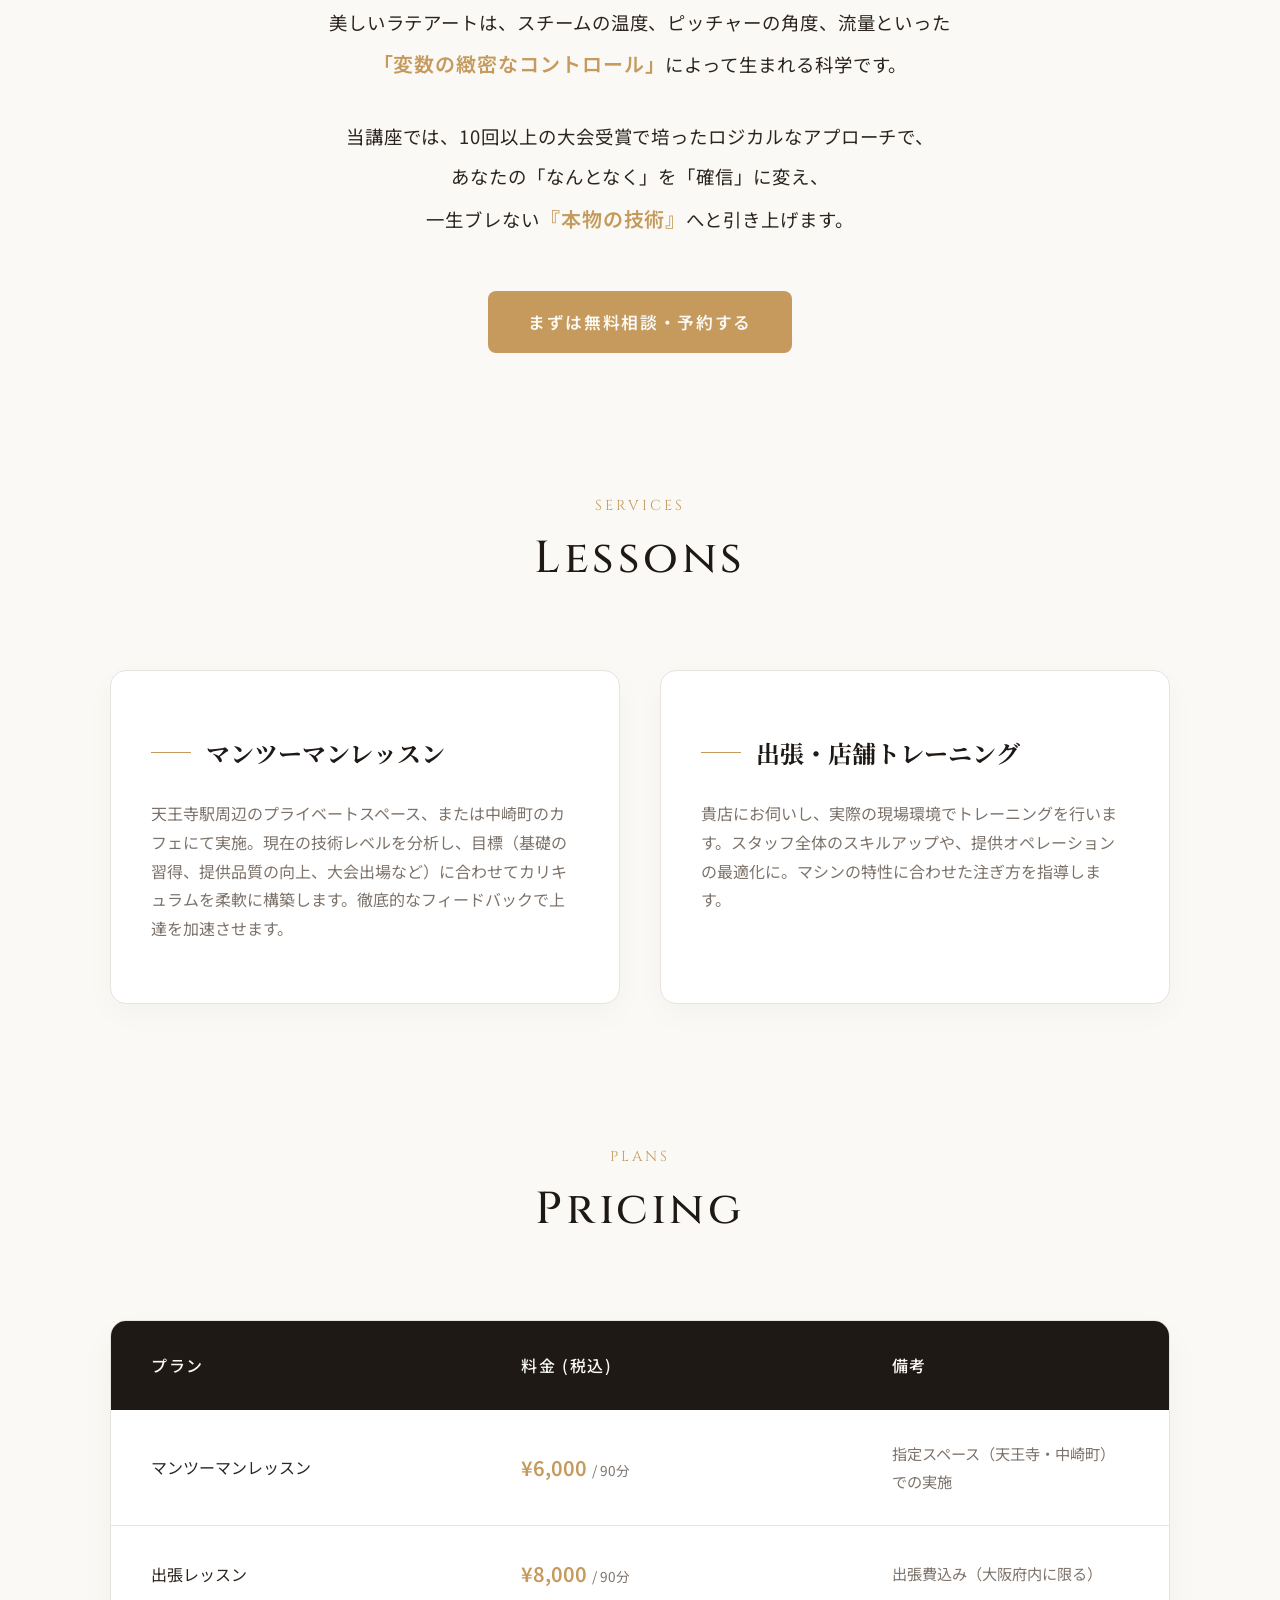
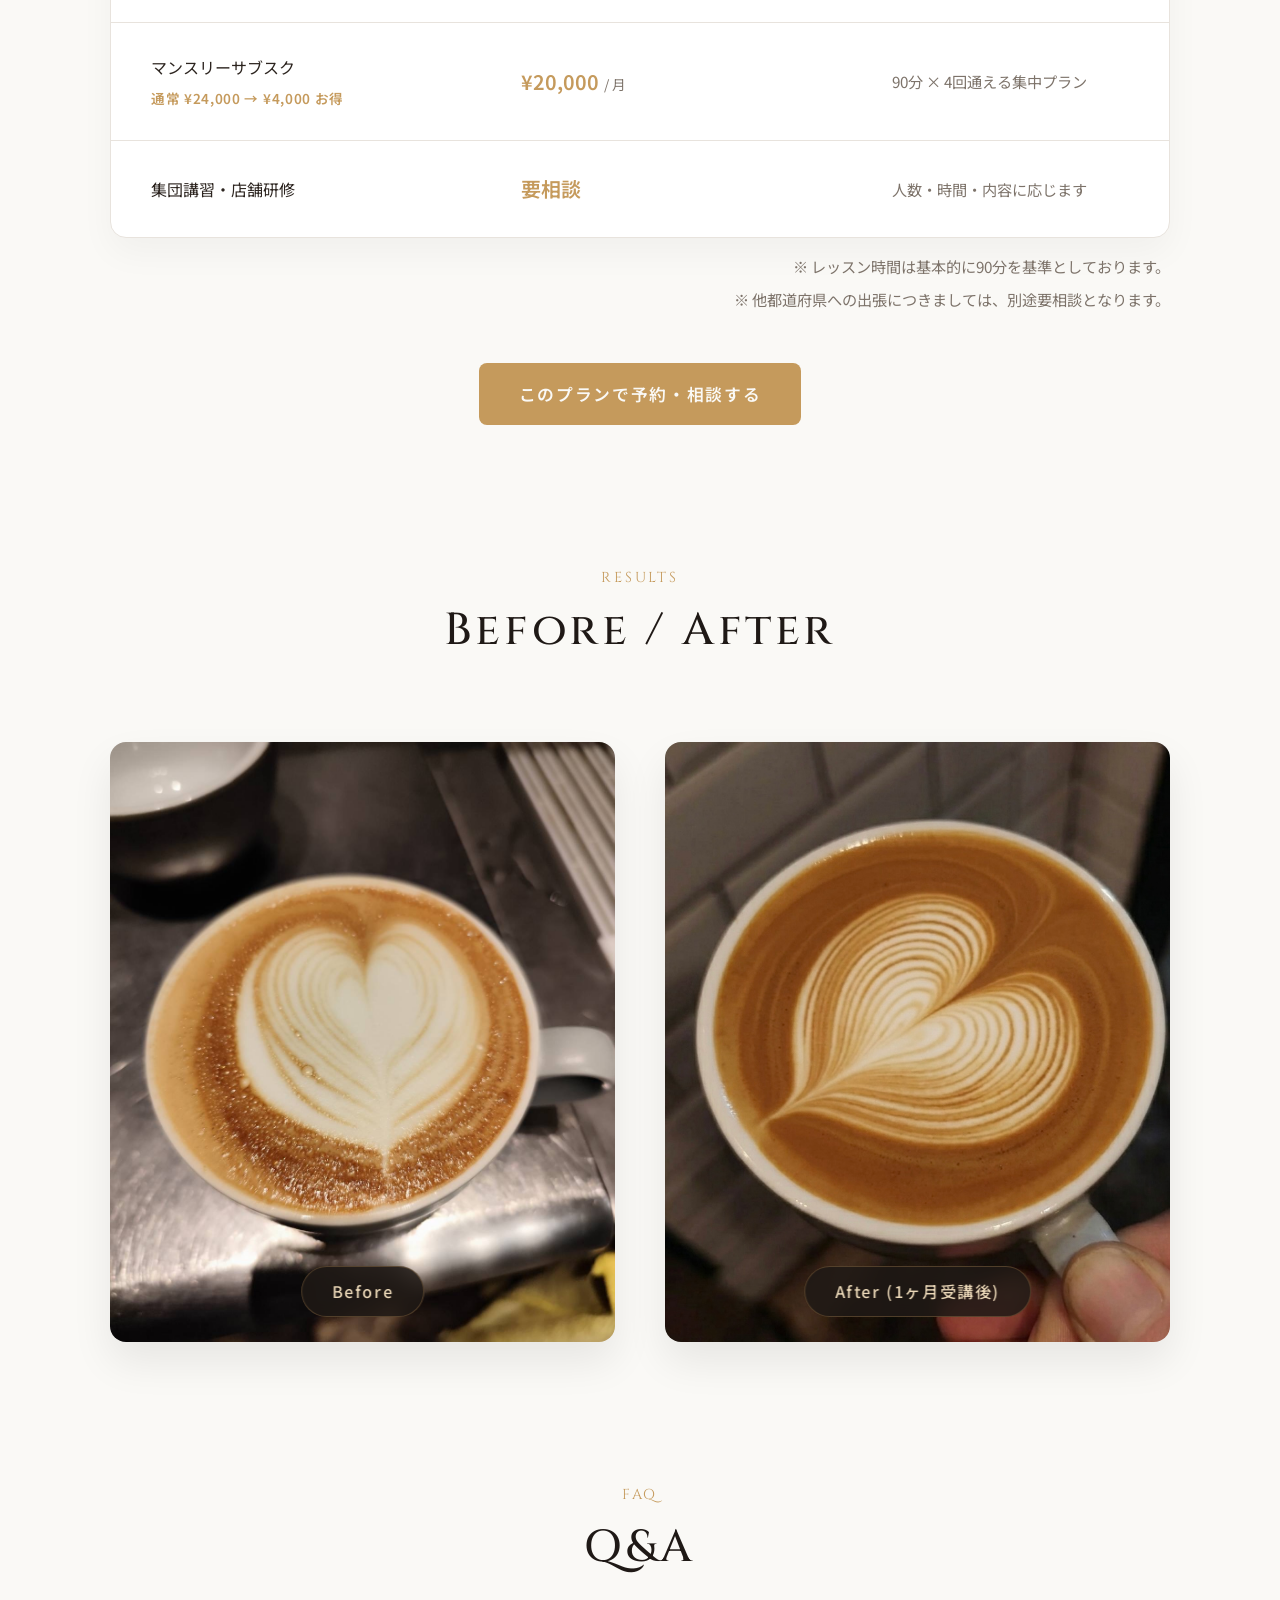
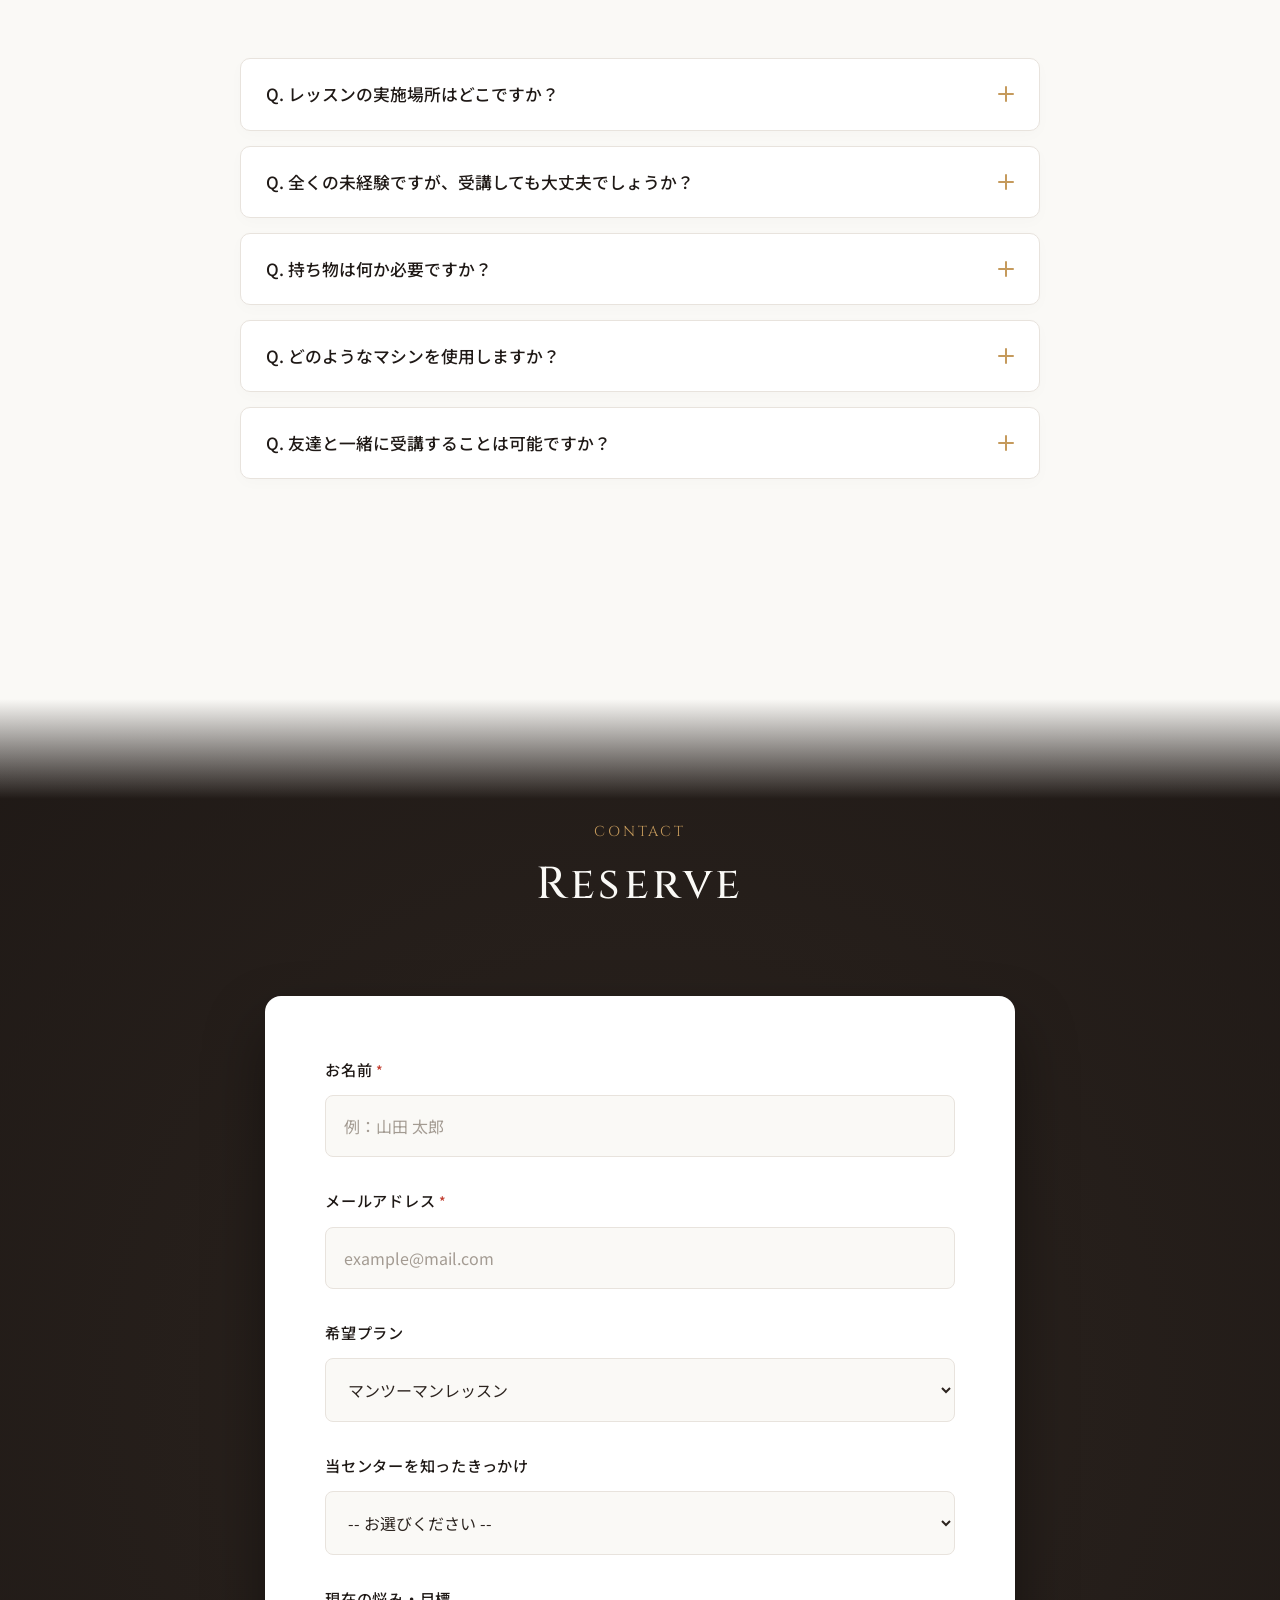
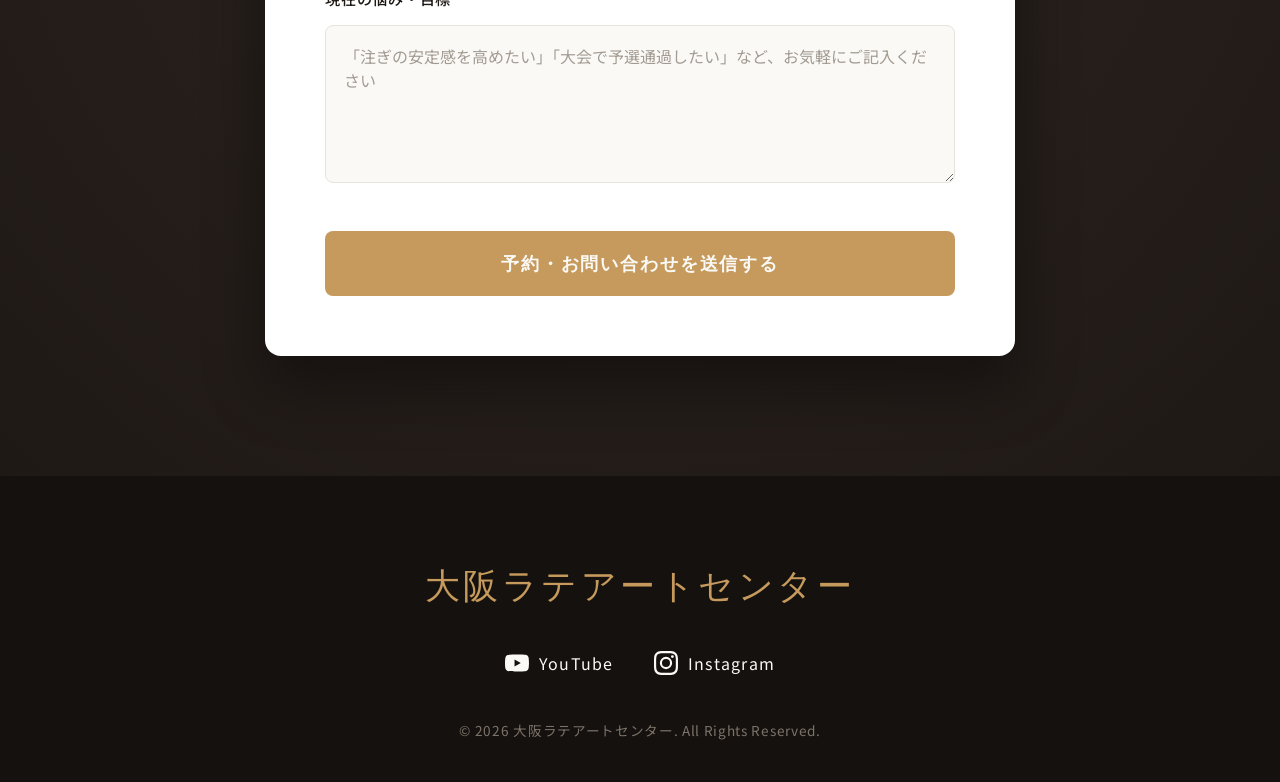
==== commit 164551b4: "施設名を「大阪ラテアートセンター」に変更、フォームにきっかけ欄を追加" ====
--- a/index.html
+++ b/index.html
@@ -5,21 +5,21 @@
     <meta charset="UTF-8">
     <meta name="viewport" content="width=device-width, initial-scale=1.0">
     <meta name="description"
-        content="大阪でラテアート教室・セミナーをお探しなら「Theory & Art」へ。独学の限界を突破する、感覚に頼らないロジカルなラテアート専門講座。マンツーマンレッスンや出張トレーニングで一生ブレない本物の技術を伝授します。">
-    <meta name="keywords" content="大阪, ラテアート教室, ラテアートセミナー, マンツーマン, ラテアート">
-    <title>大阪のラテアート教室・セミナー | Theory & Art - 再現性を極めた専門講座</title>
+        content="大阪でラテアート教室・セミナーをお探しなら「大阪ラテアートセンター」へ。独学の限界を突破する、感覚に頼らないロジカルなラテアート専門講座。マンツーマンレッスンや出張トレーニングで一生ブレない本物の技術を伝授します。">
+    <meta name="keywords" content="大阪, ラテアート教室, ラテアートセミナー, マンツーマン, ラテアート, 大阪ラテアートセンター">
+    <title>大阪のラテアート教室・セミナー | 大阪ラテアートセンター - 再現性を極めた専門講座</title>
 
     <!-- OGP -->
     <meta property="og:type" content="website">
-    <meta property="og:title" content="大阪のラテアート教室・セミナー | Theory & Art">
-    <meta property="og:description" content="大阪でラテアート教室・セミナーをお探しなら「Theory & Art」へ。独学の限界を突破する、感覚に頼らないロジカルなラテアート専門講座。マンツーマンレッスンや出張トレーニングで一生ブレない本物の技術を伝授します。">
+    <meta property="og:title" content="大阪のラテアート教室・セミナー | 大阪ラテアートセンター">
+    <meta property="og:description" content="大阪でラテアート教室・セミナーをお探しなら「大阪ラテアートセンター」へ。独学の限界を突破する、感覚に頼らないロジカルなラテアート専門講座。マンツーマンレッスンや出張トレーニングで一生ブレない本物の技術を伝授します。">
     <meta property="og:url" content="https://arttheory.github.io/homepage/">
     <meta property="og:image" content="https://arttheory.github.io/homepage/images/pagetop.PNG">
     <meta property="og:site_name" content="Theory & Art">
     <meta property="og:locale" content="ja_JP">
     <meta name="twitter:card" content="summary_large_image">
-    <meta name="twitter:title" content="大阪のラテアート教室・セミナー | Theory & Art">
-    <meta name="twitter:description" content="大阪でラテアート教室・セミナーをお探しなら「Theory & Art」へ。独学の限界を突破する、感覚に頼らないロジカルなラテアート専門講座。">
+    <meta name="twitter:title" content="大阪のラテアート教室・セミナー | 大阪ラテアートセンター">
+    <meta name="twitter:description" content="大阪でラテアート教室・セミナーをお探しなら「大阪ラテアートセンター」へ。独学の限界を突破する、感覚に頼らないロジカルなラテアート専門講座。">
     <meta name="twitter:image" content="https://arttheory.github.io/homepage/images/pagetop.PNG">
 
     <!-- 構造化データ -->
@@ -27,8 +27,8 @@
     {
       "@context": "https://schema.org",
       "@type": "LocalBusiness",
-      "name": "Theory & Art",
-      "description": "大阪でラテアート教室・セミナーをお探しなら「Theory & Art」へ。独学の限界を突破する、感覚に頼らないロジカルなラテアート専門講座。",
+      "name": "大阪ラテアートセンター",
+      "description": "大阪でラテアート教室・セミナーをお探しなら「大阪ラテアートセンター」へ。独学の限界を突破する、感覚に頼らないロジカルなラテアート専門講座。",
       "url": "https://arttheory.github.io/homepage/",
       "image": "https://arttheory.github.io/homepage/images/pagetop.PNG",
       "address": {
@@ -63,7 +63,7 @@
 
     <nav id="site-nav">
         <div class="nav-inner">
-            <span class="nav-logo cinzel">Theory & Art</span>
+            <span class="nav-logo cinzel">大阪ラテアートセンター</span>
             <ul class="nav-links">
                 <li><a href="#concept">Philosophy</a></li>
                 <li><a href="#services">Lessons</a></li>
@@ -80,7 +80,7 @@
 
     <header>
         <div class="hero-content">
-            <h1 class="hero-title cinzel">Theory & Art</h1>
+            <h1 class="hero-title cinzel">大阪ラテアートセンター</h1>
             <p class="hero-subtitle serif">「感覚」を「理論」へ。<br class="br-pc">大阪で学ぶ、再現性を極めたラテアート教室・セミナー</p>
             <a href="#booking" class="hero-btn">今すぐ予約・相談する</a>
         </div>
@@ -282,9 +282,11 @@
             </div>
             <div class="booking-wrapper">
                 <div class="booking-form">
-                    <form action="https://api.web3forms.com/submit" method="POST" id="contactForm" novalidate>
-                        <input type="hidden" name="access_key" value="46906018-a220-4965-a0e1-a28a843ea4b1">
-                        <input type="hidden" name="redirect" value="https://arttheory.github.io/homepage/thanks.html">
+                    <form action="https://formsubmit.co/arttheory.reservation@gmail.com" method="POST" id="contactForm" novalidate>
+                        <input type="hidden" name="_next" value="https://arttheory.github.io/homepage/thanks.html">
+                        <input type="hidden" name="_captcha" value="false">
+                        <input type="hidden" name="_subject" value="【Theory & Art】予約・お問い合わせ">
+                        <input type="text" name="_honey" style="display:none">
                         <div class="form-group">
                             <label for="name">お名前<span class="required-mark" aria-hidden="true">*</span></label>
                             <input type="text" id="name" name="name" placeholder="例：山田 太郎"
@@ -307,6 +309,16 @@
                             </select>
                         </div>
                         <div class="form-group">
+                            <label for="source">当センターを知ったきっかけ</label>
+                            <select id="source" name="source">
+                                <option value="">-- お選びください --</option>
+                                <option value="Instagram/Threads">Instagram / Threads</option>
+                                <option value="YouTube">YouTube</option>
+                                <option value="知り合いからの口コミ">知り合いからの口コミ</option>
+                                <option value="その他">その他</option>
+                            </select>
+                        </div>
+                        <div class="form-group">
                             <label for="message">現在の悩み・目標</label>
                             <textarea id="message" name="message" rows="5"
                                 placeholder="「注ぎの安定感を高めたい」「大会で予選通過したい」など、お気軽にご記入ください"></textarea>
@@ -319,7 +331,7 @@
     </section>
 
     <footer>
-        <div class="footer-logo cinzel">Theory & Art</div>
+        <div class="footer-logo cinzel">大阪ラテアートセンター</div>
         <div class="sns-links">
             <a href="https://www.youtube.com/@onii_latteart" target="_blank" rel="noopener noreferrer">
                 <svg width="24" height="24" viewBox="0 0 24 24" fill="currentColor" aria-hidden="true">
@@ -336,7 +348,7 @@
                 Instagram
             </a>
         </div>
-        <p>&copy; 2026 Theory & Art Latte School. All Rights Reserved.</p>
+        <p>&copy; 2026 大阪ラテアートセンター. All Rights Reserved.</p>
     </footer>
 
     <script>
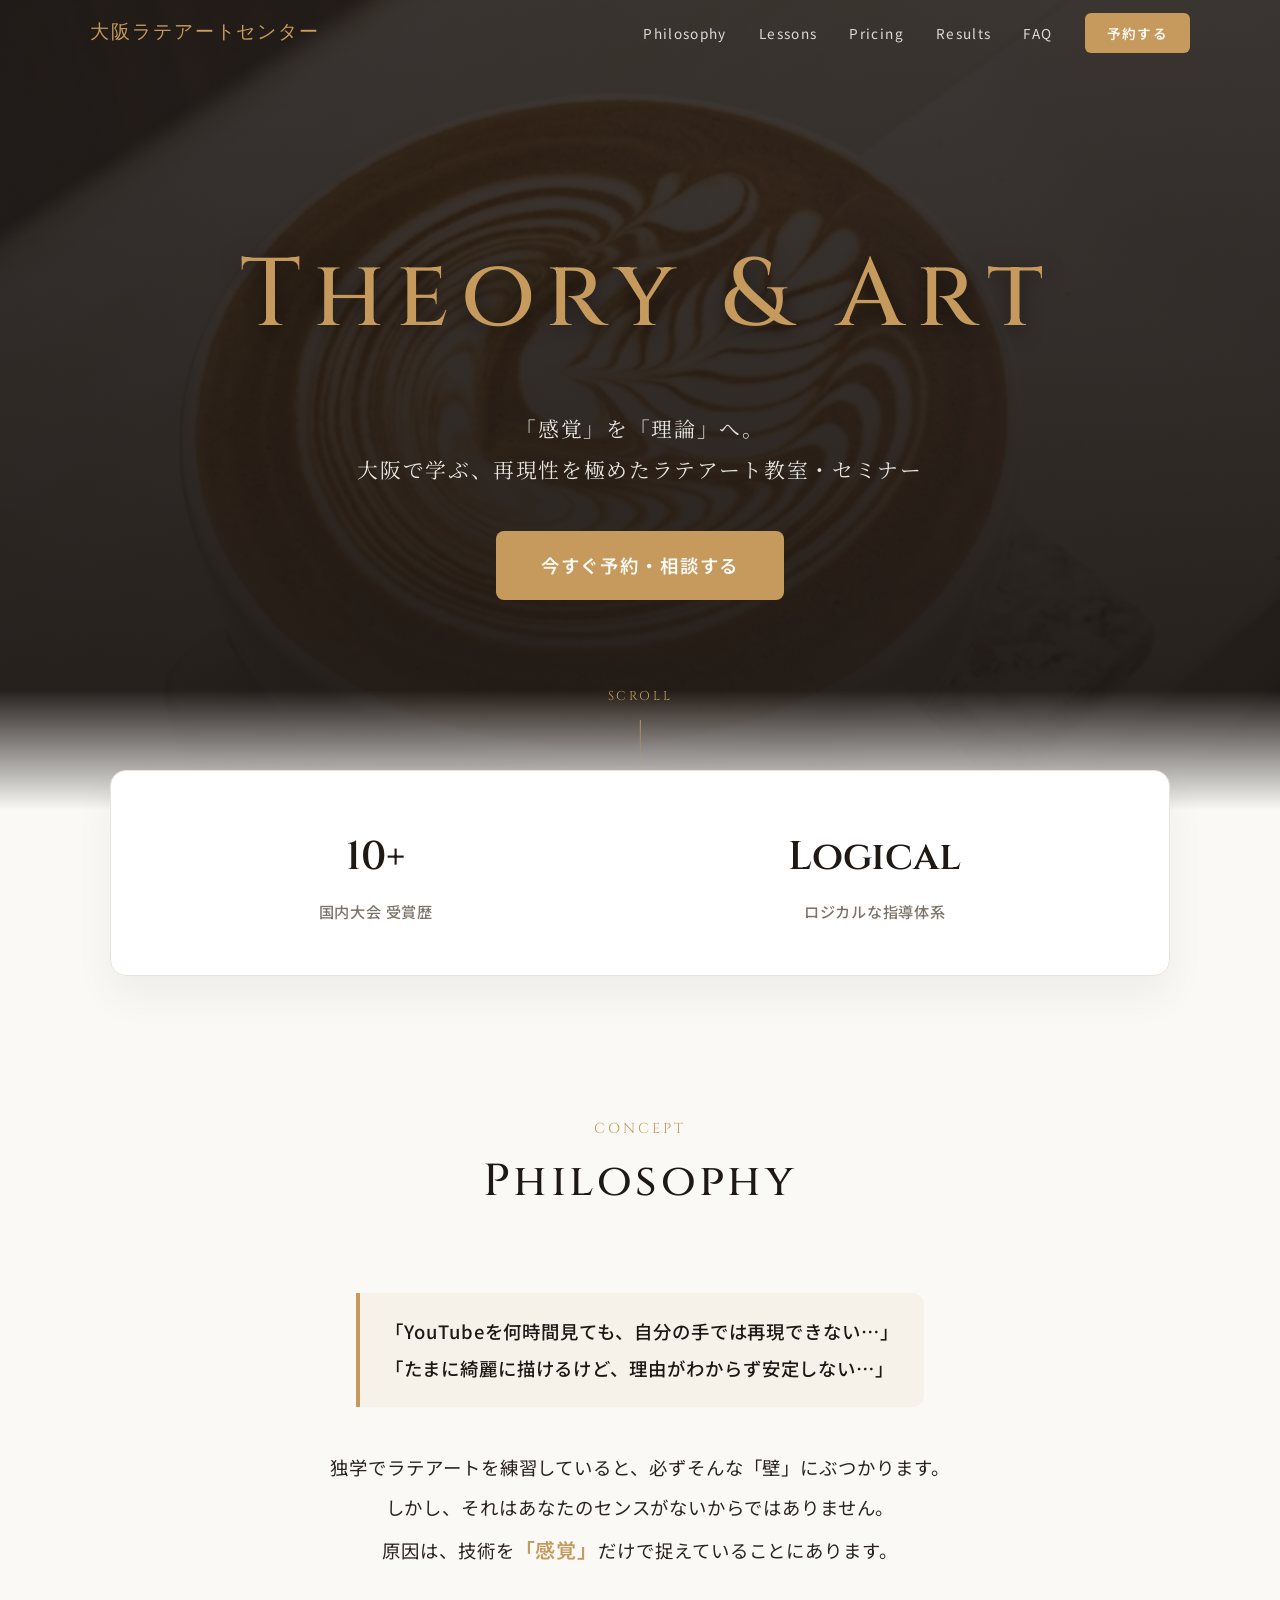
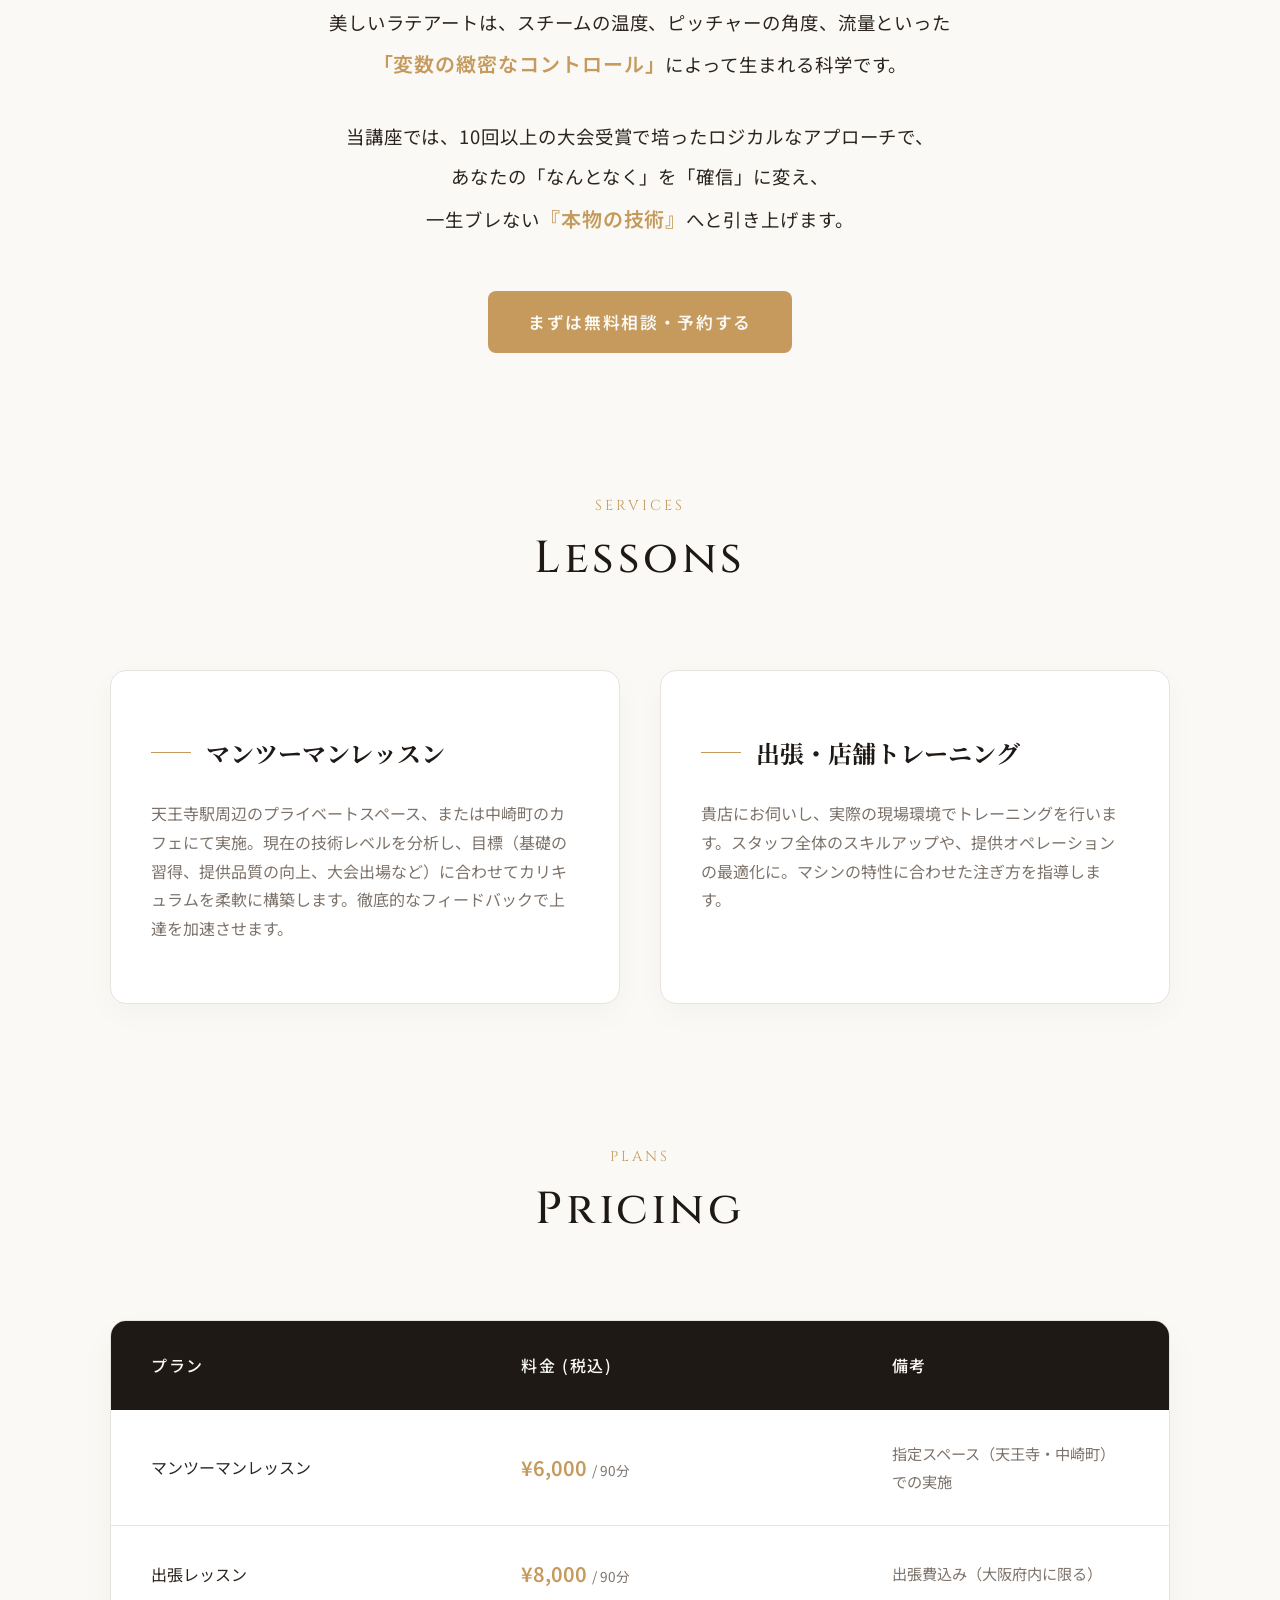
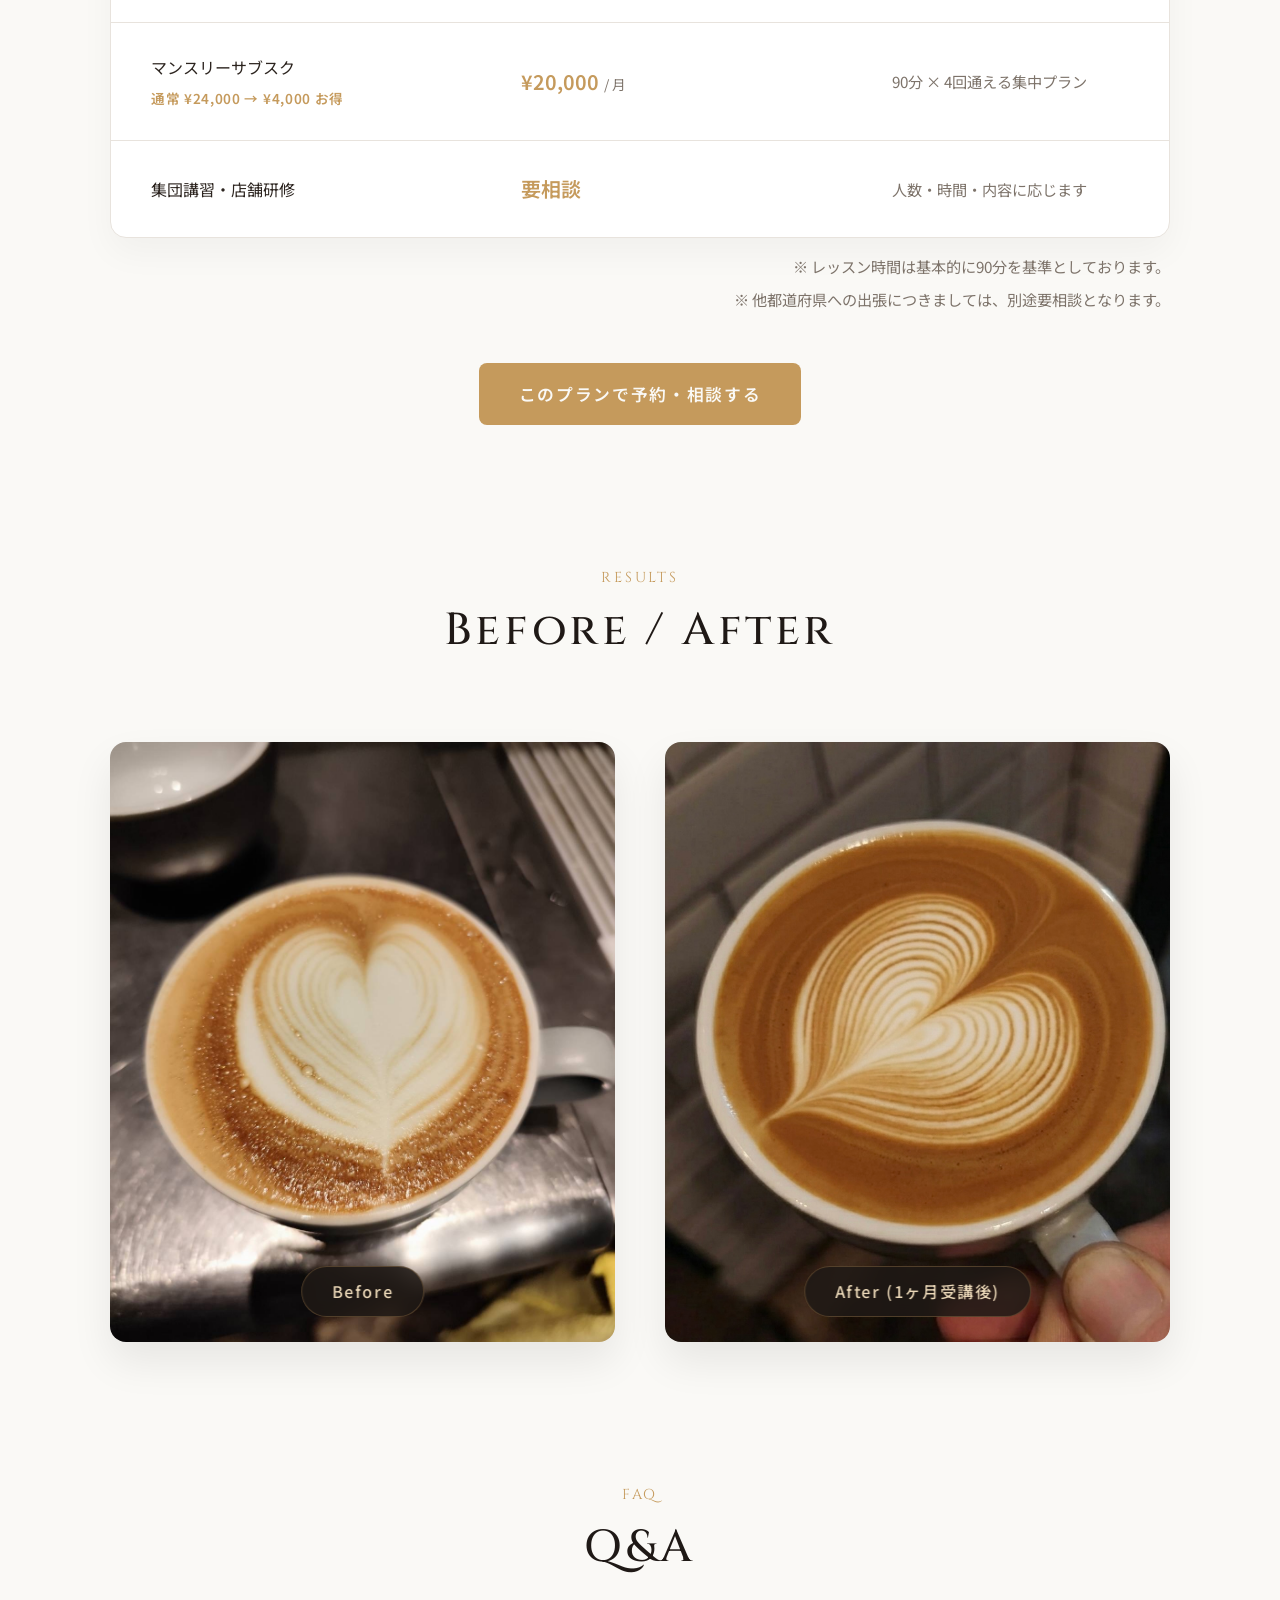
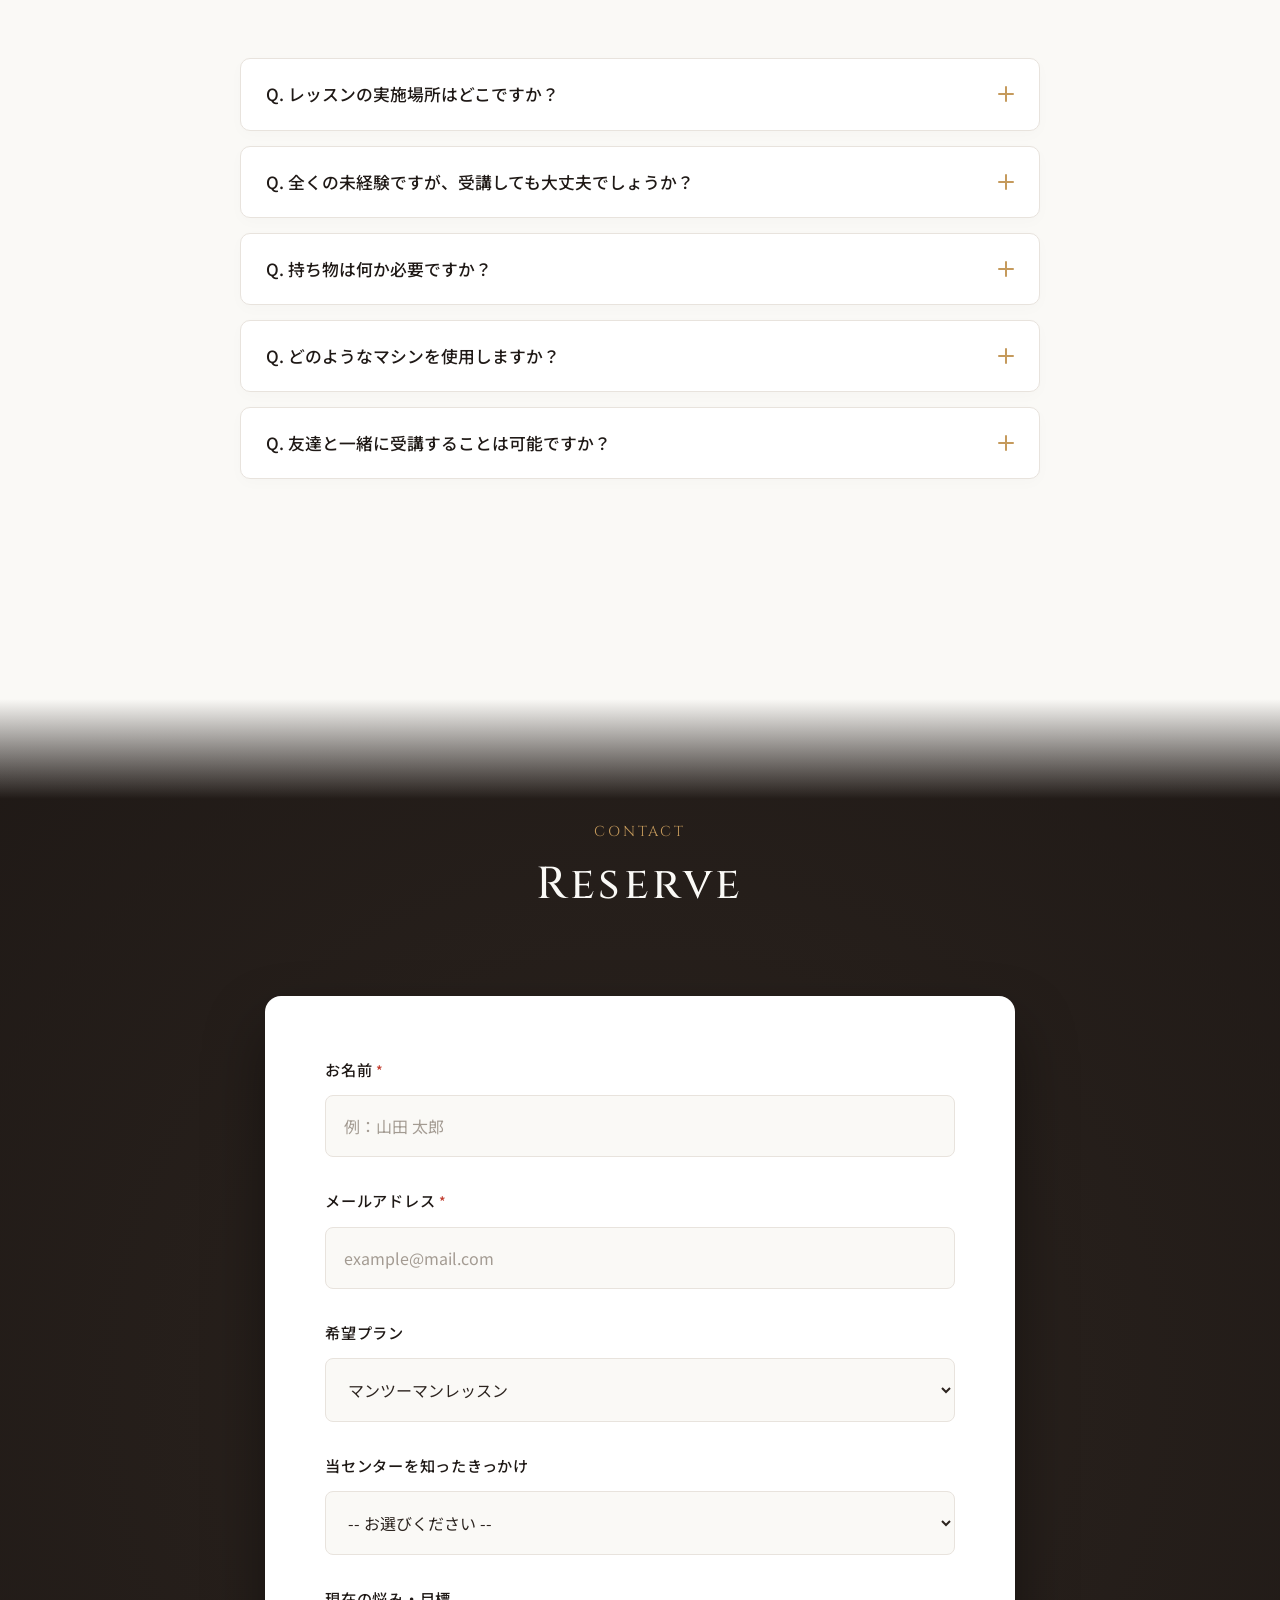
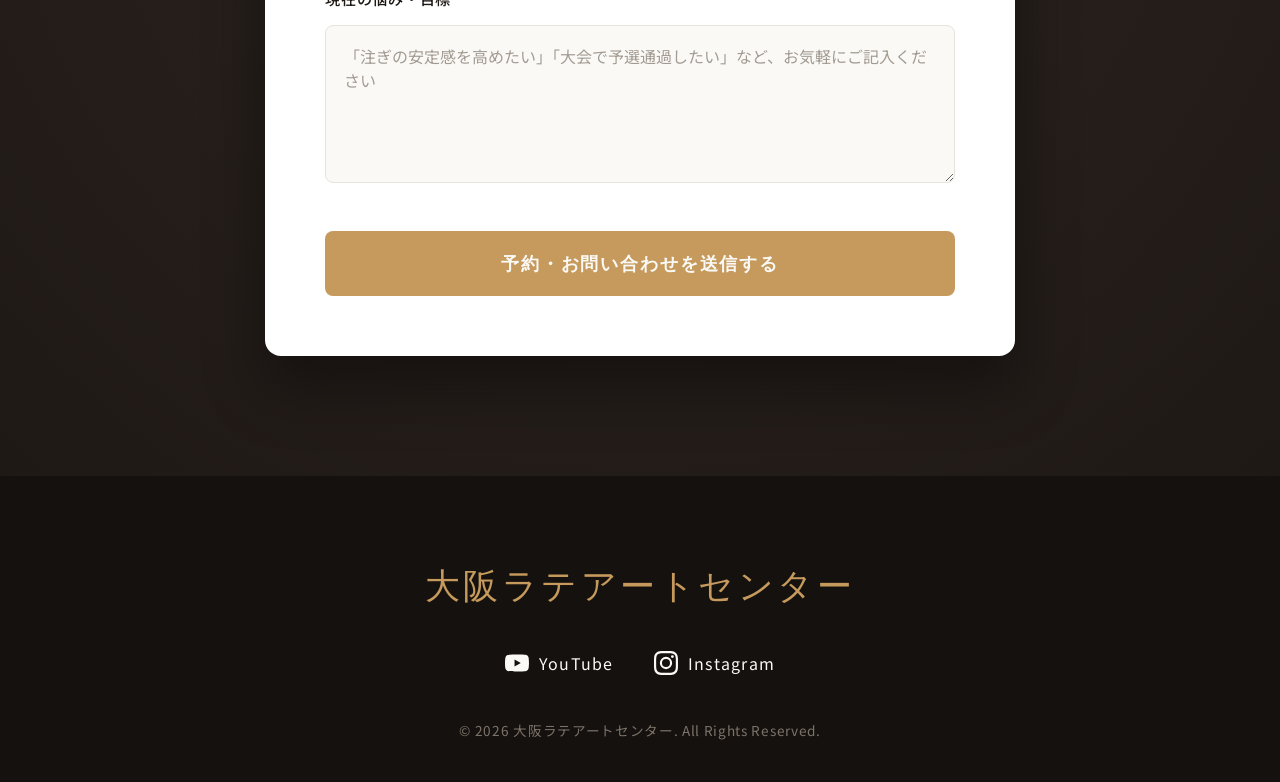
==== commit e18823fc: "ヒーロータイトルを「Theory & Art」に戻す" ====
--- a/index.html
+++ b/index.html
@@ -80,7 +80,7 @@
 
     <header>
         <div class="hero-content">
-            <h1 class="hero-title cinzel">大阪ラテアートセンター</h1>
+            <h1 class="hero-title cinzel">Theory & Art</h1>
             <p class="hero-subtitle serif">「感覚」を「理論」へ。<br class="br-pc">大阪で学ぶ、再現性を極めたラテアート教室・セミナー</p>
             <a href="#booking" class="hero-btn">今すぐ予約・相談する</a>
         </div>
